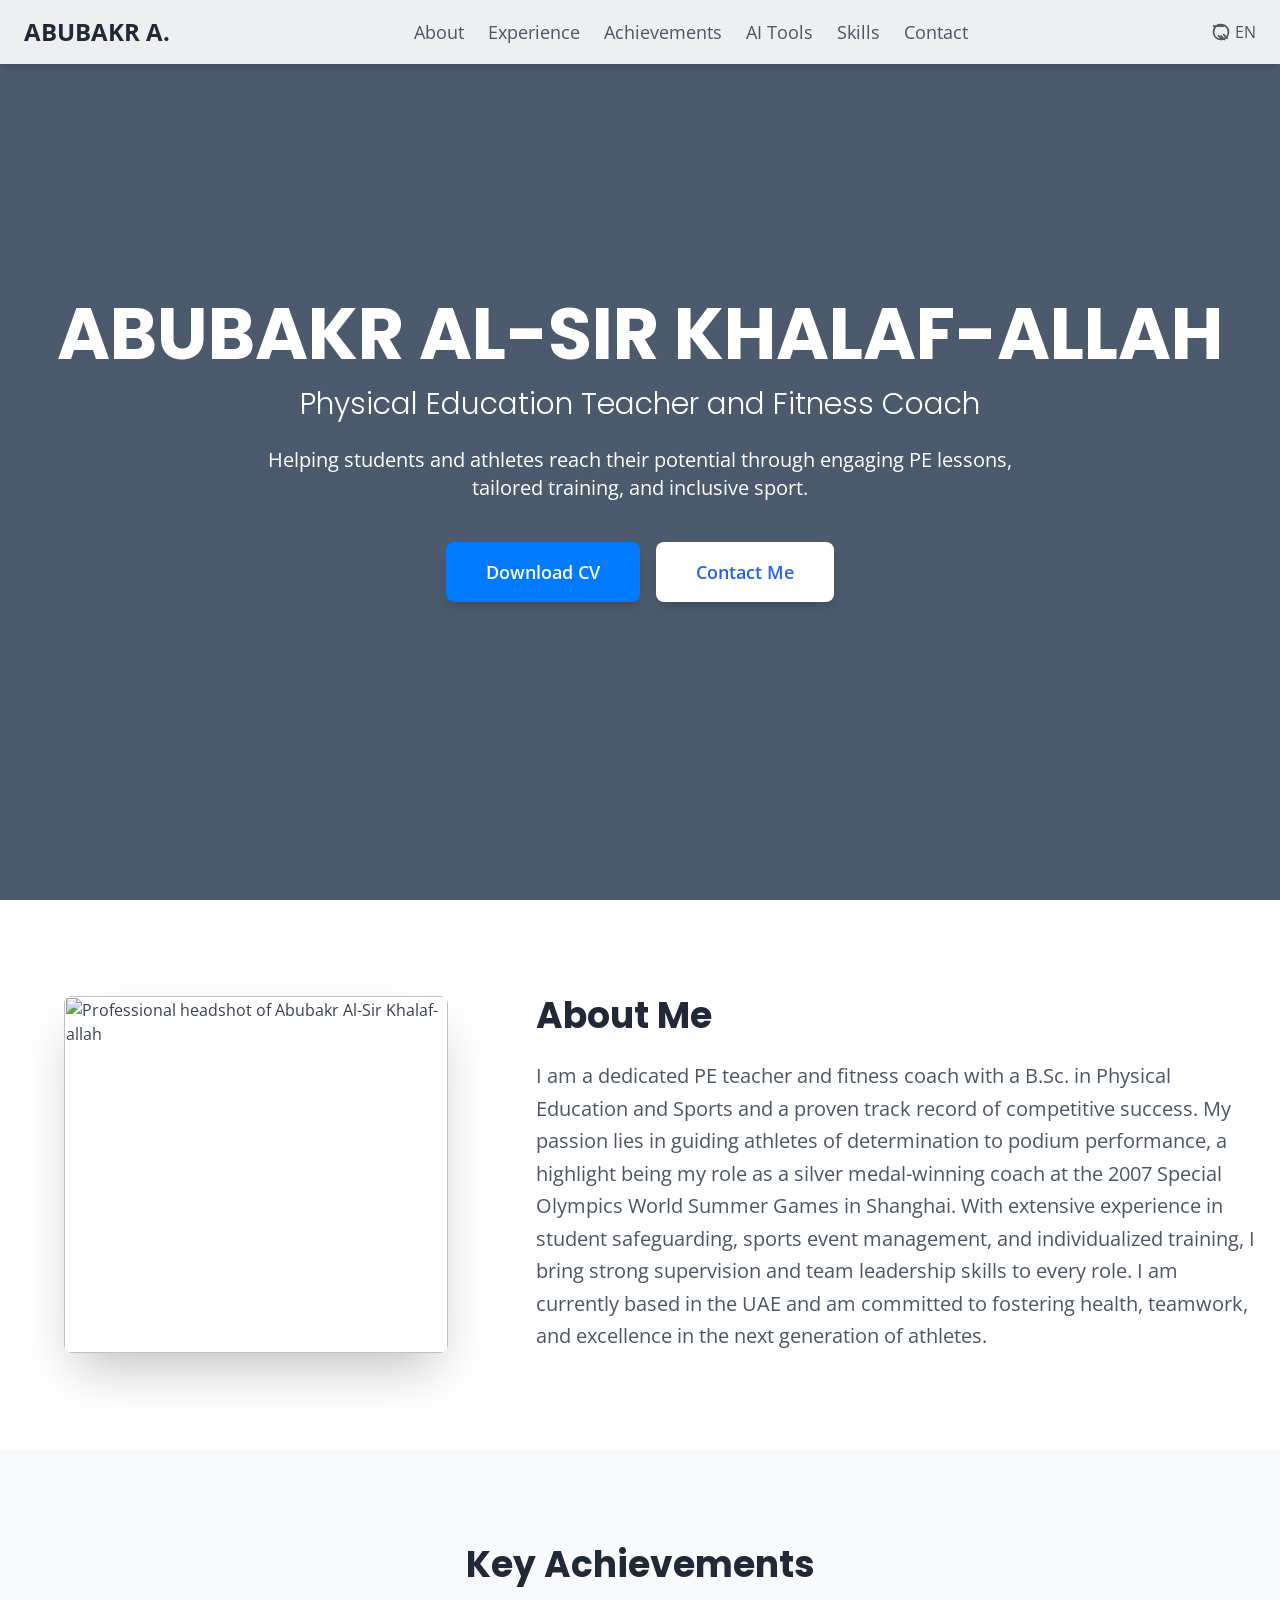
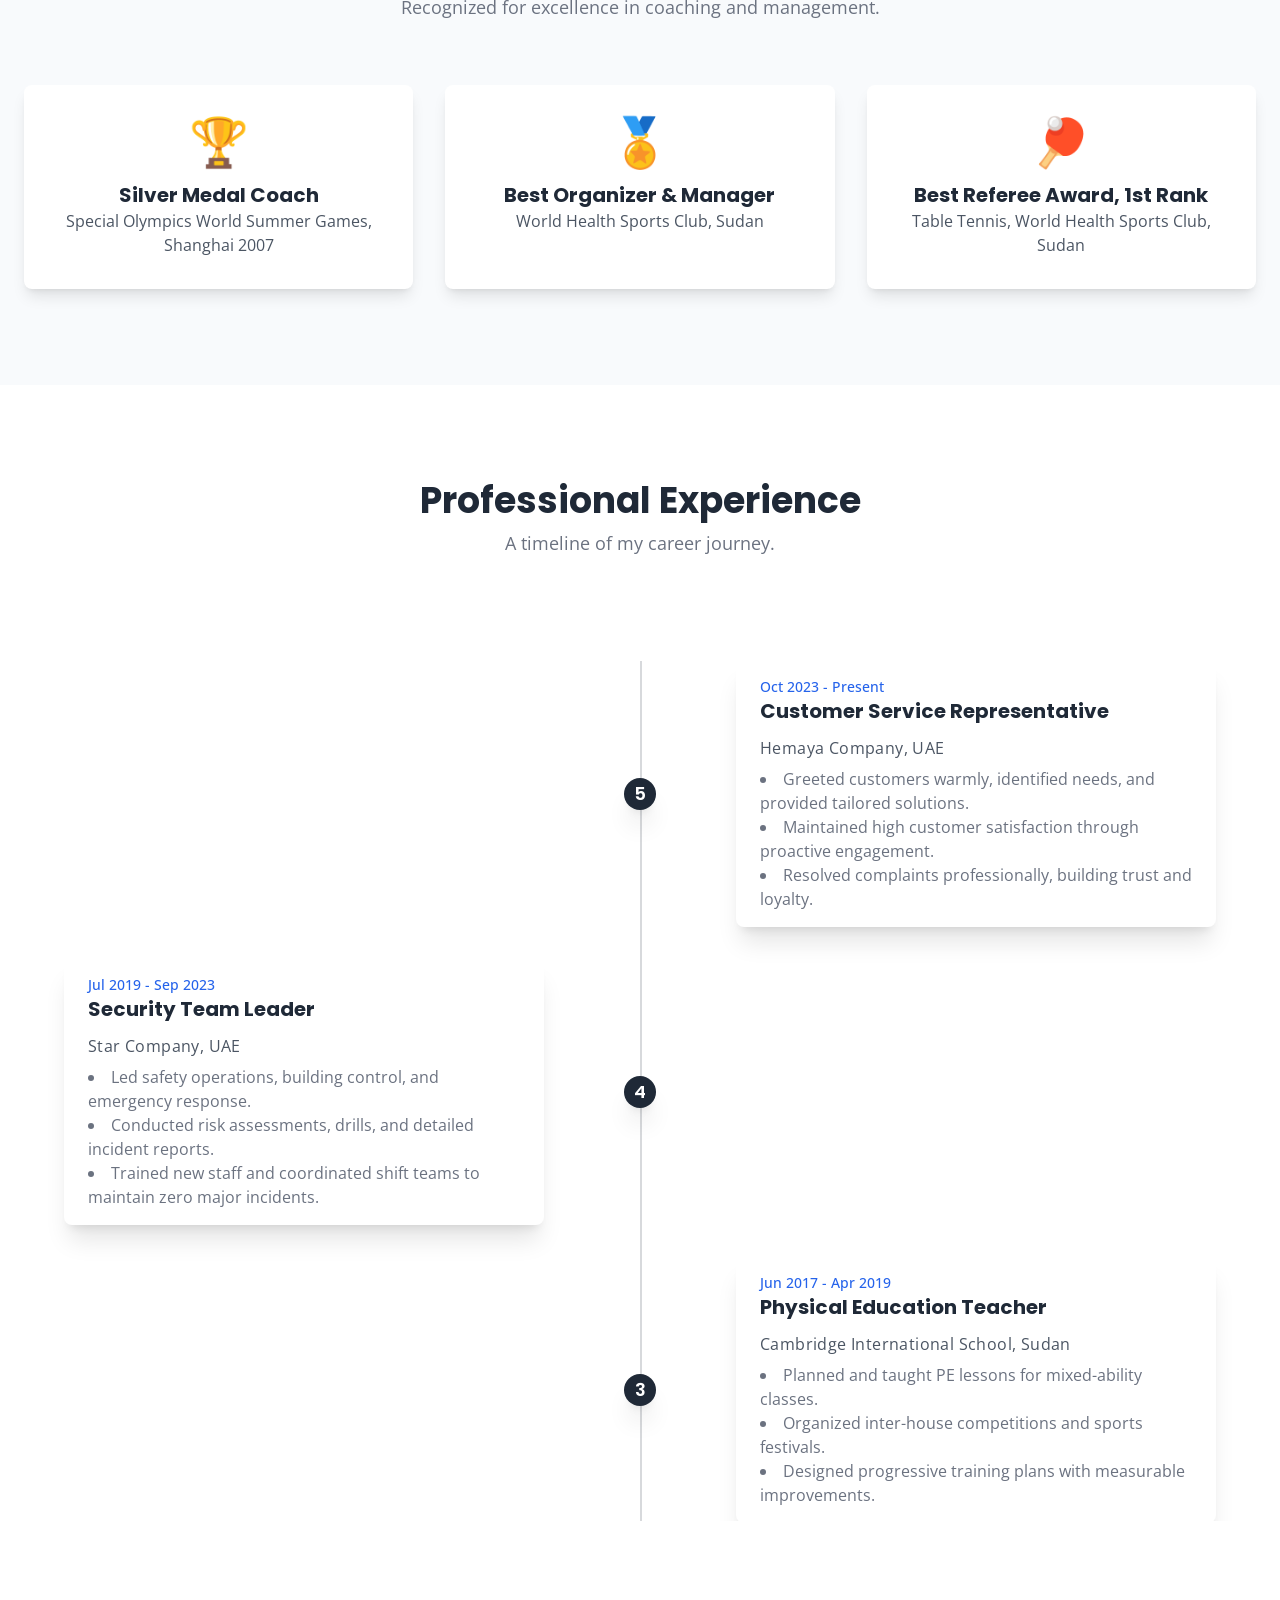
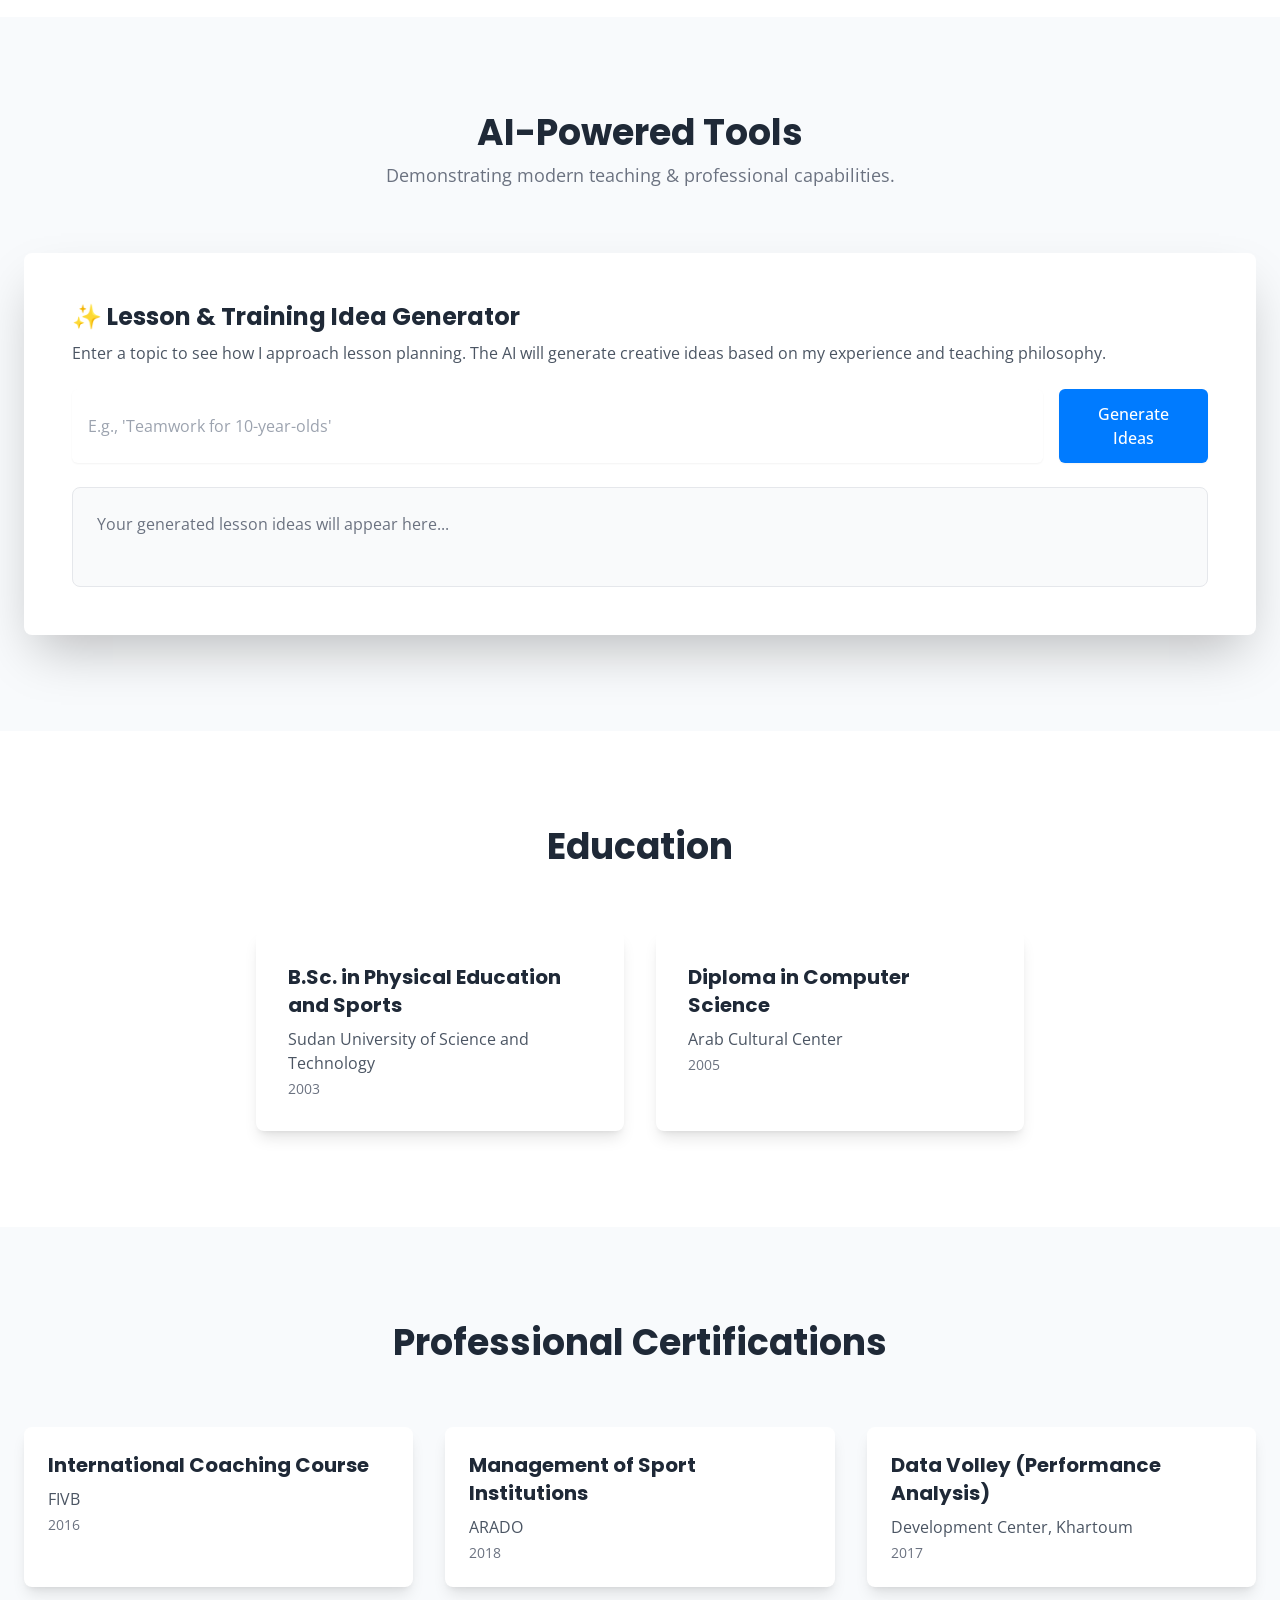
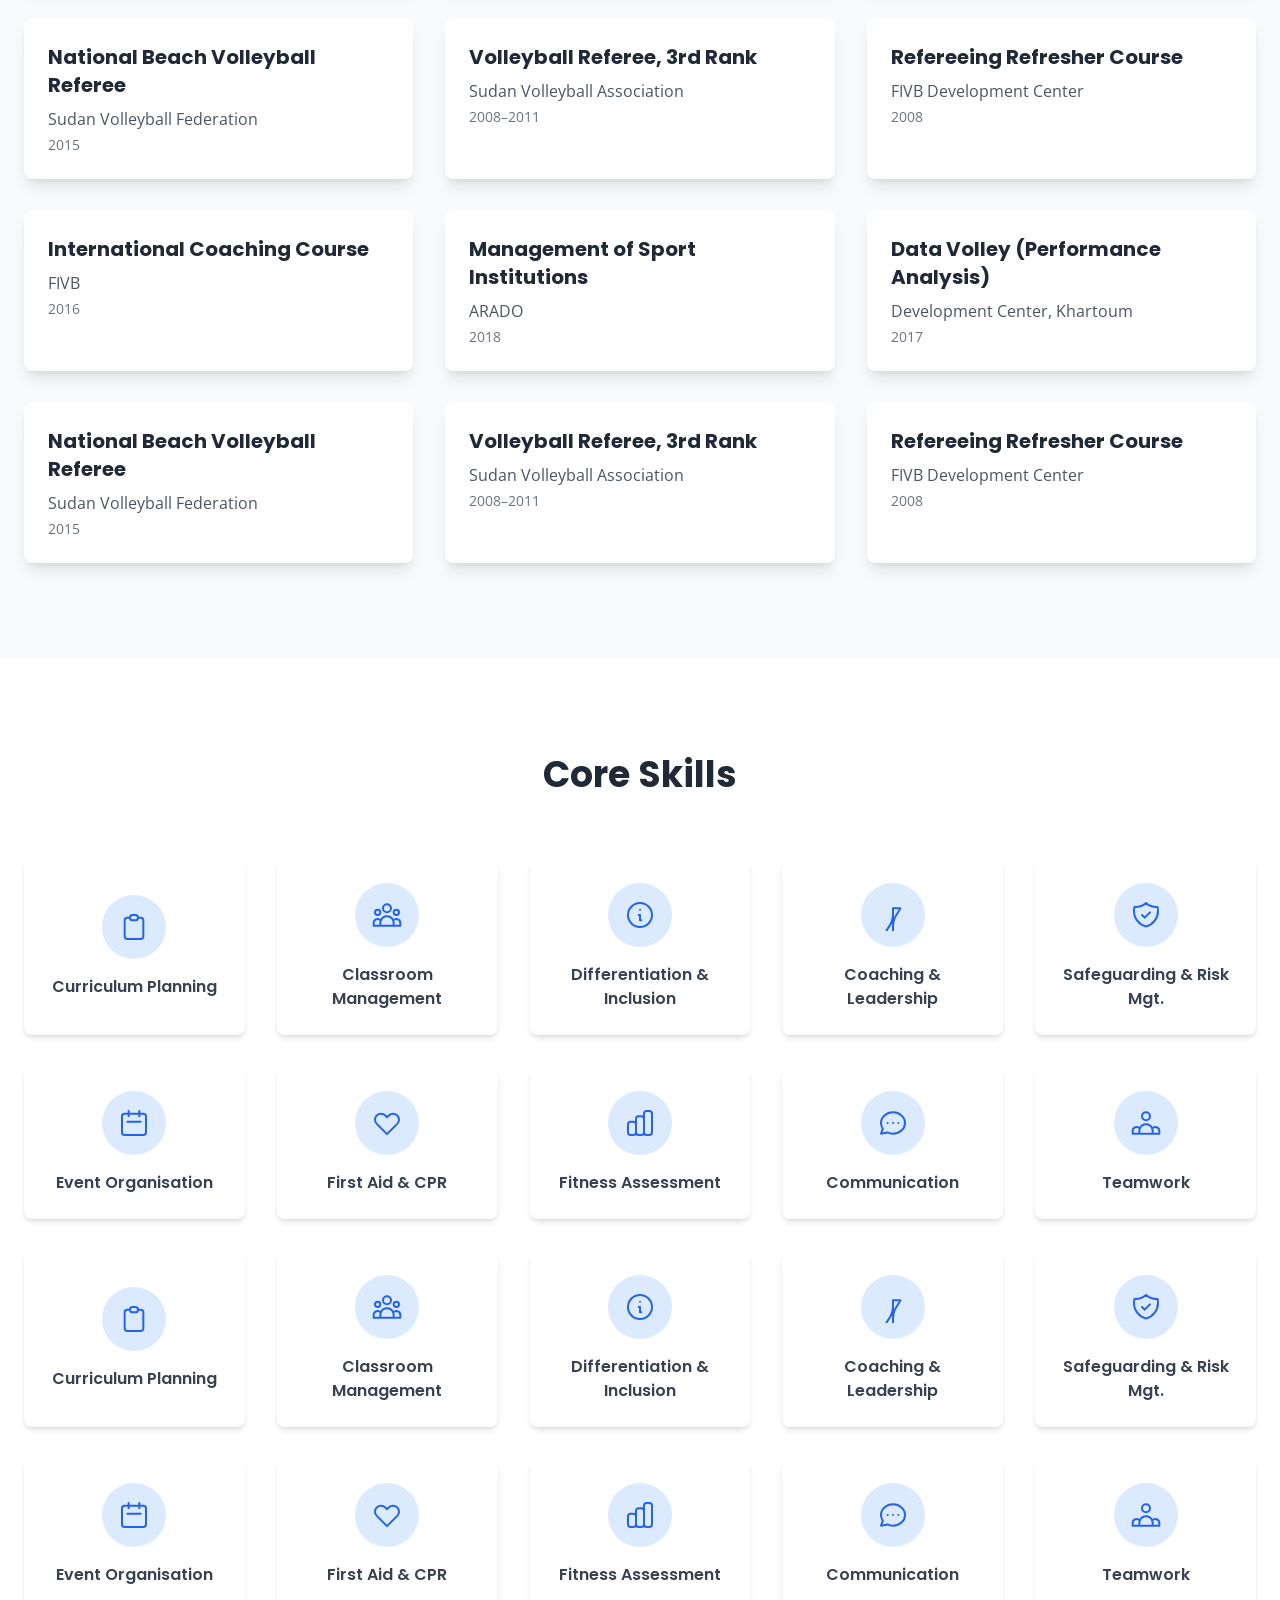
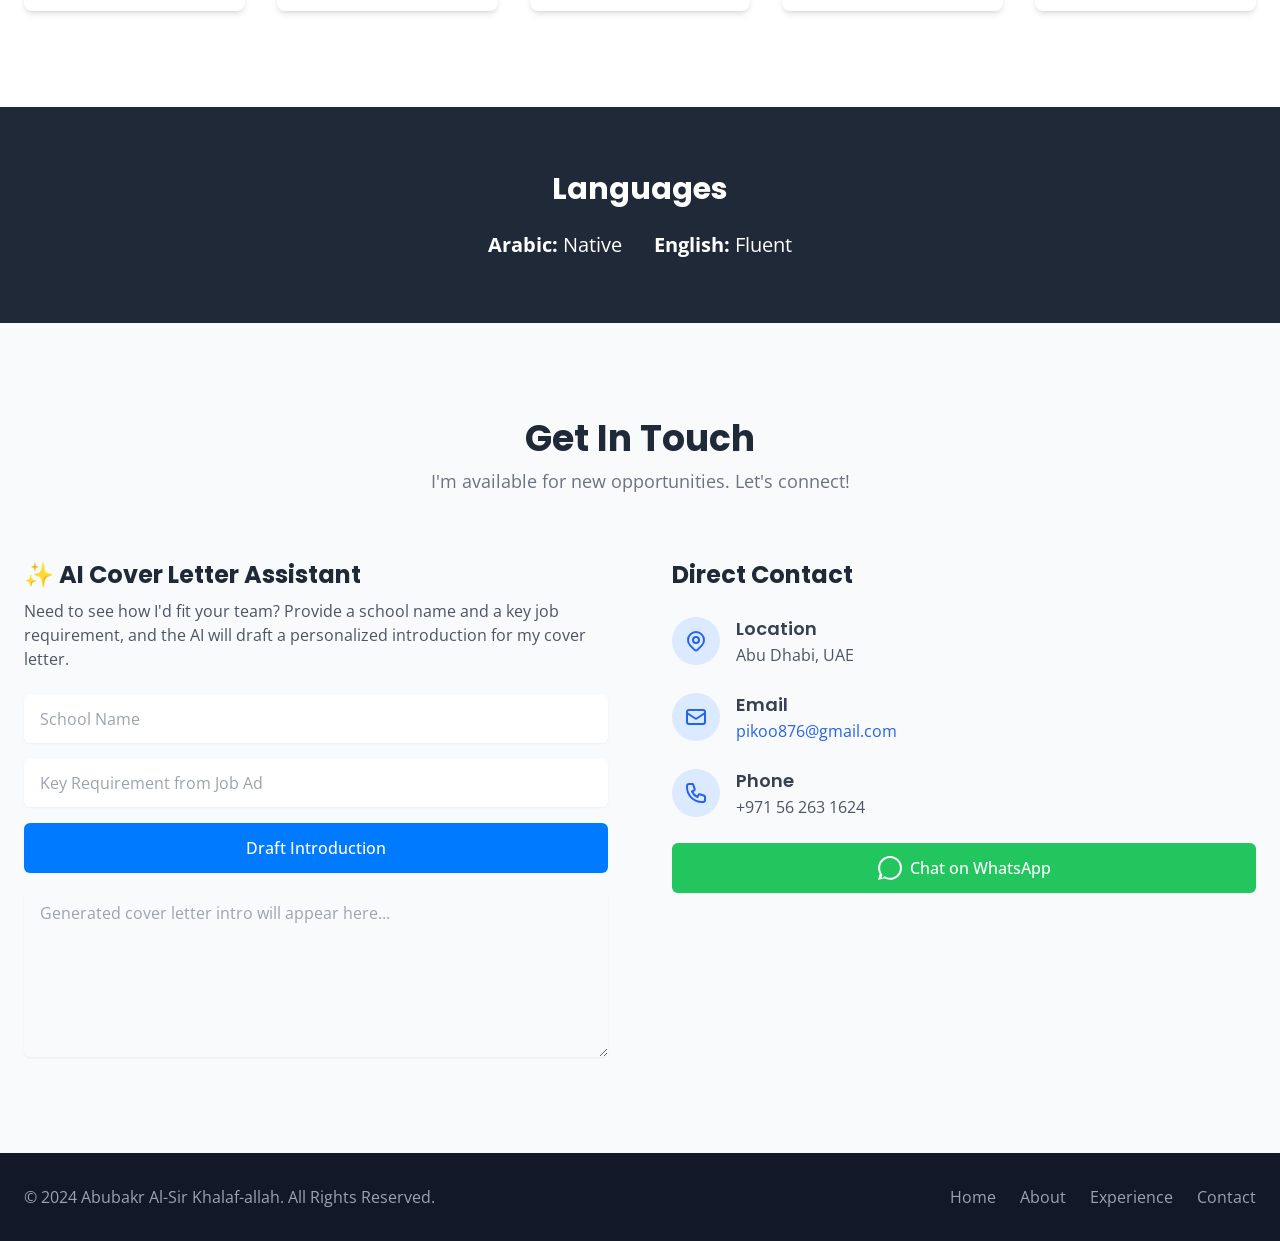
==== index.html @ 07e3efa8 "Update print statement from 'Hello' to 'Goodbye'" ====
<html lang="en" class="scroll-smooth"><head>
    <meta charset="UTF-8">
    <meta name="viewport" content="width=device-width, initial-scale=1.0">
    <title>Abubakr Al-Sir Khalaf-allah | PE Teacher &amp; Fitness Coach</title>
    <script src="https://cdn.tailwindcss.com"></script>
    <link rel="preconnect" href="https://fonts.googleapis.com">
    <link rel="preconnect" href="https://fonts.gstatic.com" crossorigin="">
    <link href="https://fonts.googleapis.com/css2?family=Poppins:wght@600;700&amp;family=Open+Sans:wght@400;600&amp;display=swap" rel="stylesheet">
    <script src="https://unpkg.com/alpinejs@3.x.x/dist/cdn.min.js"></script>
    <style>
        body {
            font-family: 'Open Sans', sans-serif;
            background-color: #f8fafc;
        }
        h1, h2, h3, h4, h5, h6 {
            font-family: 'Poppins', sans-serif;
        }
        .hero-bg {
            background-image: linear-gradient(rgba(0, 23, 47, 0.7), rgba(0, 23, 47, 0.7)), url('https://images.unsplash.com/photo-1517649763962-0c623066013b?q=80&w=2070&auto=format&fit=crop');
            background-size: cover;
            background-position: center;
            background-attachment: fixed;
        }
        .accent-color { color: #007BFF; }
        .bg-accent-color { background-color: #007BFF; }
        .hover\:bg-accent-color-dark:hover { background-color: #0056b3; }
        .rtl { direction: rtl; }
        [x-cloak] { display: none !important; }

        /* Animation for scroll */
        .reveal {
            opacity: 0;
            transform: translateY(30px);
            transition: opacity 0.6s ease-out, transform 0.6s ease-out;
        }
        .reveal.visible {
            opacity: 1;
            transform: translateY(0);
        }
        
        /* Loading Spinner */
        .loader {
            border: 4px solid #f3f3f3;
            border-top: 4px solid #007BFF;
            border-radius: 50%;
            width: 40px;
            height: 40px;
            animation: spin 1s linear infinite;
        }
        @keyframes spin {
            0% { transform: rotate(0deg); }
            100% { transform: rotate(360deg); }
        }
    </style>
<style>*, ::before, ::after{--tw-border-spacing-x:0;--tw-border-spacing-y:0;--tw-translate-x:0;--tw-translate-y:0;--tw-rotate:0;--tw-skew-x:0;--tw-skew-y:0;--tw-scale-x:1;--tw-scale-y:1;--tw-pan-x: ;--tw-pan-y: ;--tw-pinch-zoom: ;--tw-scroll-snap-strictness:proximity;--tw-gradient-from-position: ;--tw-gradient-via-position: ;--tw-gradient-to-position: ;--tw-ordinal: ;--tw-slashed-zero: ;--tw-numeric-figure: ;--tw-numeric-spacing: ;--tw-numeric-fraction: ;--tw-ring-inset: ;--tw-ring-offset-width:0px;--tw-ring-offset-color:#fff;--tw-ring-color:rgb(59 130 246 / 0.5);--tw-ring-offset-shadow:0 0 #0000;--tw-ring-shadow:0 0 #0000;--tw-shadow:0 0 #0000;--tw-shadow-colored:0 0 #0000;--tw-blur: ;--tw-brightness: ;--tw-contrast: ;--tw-grayscale: ;--tw-hue-rotate: ;--tw-invert: ;--tw-saturate: ;--tw-sepia: ;--tw-drop-shadow: ;--tw-backdrop-blur: ;--tw-backdrop-brightness: ;--tw-backdrop-contrast: ;--tw-backdrop-grayscale: ;--tw-backdrop-hue-rotate: ;--tw-backdrop-invert: ;--tw-backdrop-opacity: ;--tw-backdrop-saturate: ;--tw-backdrop-sepia: ;--tw-contain-size: ;--tw-contain-layout: ;--tw-contain-paint: ;--tw-contain-style: }::backdrop{--tw-border-spacing-x:0;--tw-border-spacing-y:0;--tw-translate-x:0;--tw-translate-y:0;--tw-rotate:0;--tw-skew-x:0;--tw-skew-y:0;--tw-scale-x:1;--tw-scale-y:1;--tw-pan-x: ;--tw-pan-y: ;--tw-pinch-zoom: ;--tw-scroll-snap-strictness:proximity;--tw-gradient-from-position: ;--tw-gradient-via-position: ;--tw-gradient-to-position: ;--tw-ordinal: ;--tw-slashed-zero: ;--tw-numeric-figure: ;--tw-numeric-spacing: ;--tw-numeric-fraction: ;--tw-ring-inset: ;--tw-ring-offset-width:0px;--tw-ring-offset-color:#fff;--tw-ring-color:rgb(59 130 246 / 0.5);--tw-ring-offset-shadow:0 0 #0000;--tw-ring-shadow:0 0 #0000;--tw-shadow:0 0 #0000;--tw-shadow-colored:0 0 #0000;--tw-blur: ;--tw-brightness: ;--tw-contrast: ;--tw-grayscale: ;--tw-hue-rotate: ;--tw-invert: ;--tw-saturate: ;--tw-sepia: ;--tw-drop-shadow: ;--tw-backdrop-blur: ;--tw-backdrop-brightness: ;--tw-backdrop-contrast: ;--tw-backdrop-grayscale: ;--tw-backdrop-hue-rotate: ;--tw-backdrop-invert: ;--tw-backdrop-opacity: ;--tw-backdrop-saturate: ;--tw-backdrop-sepia: ;--tw-contain-size: ;--tw-contain-layout: ;--tw-contain-paint: ;--tw-contain-style: }/* ! tailwindcss v3.4.17 | MIT License | https://tailwindcss.com */*,::after,::before{box-sizing:border-box;border-width:0;border-style:solid;border-color:#e5e7eb}::after,::before{--tw-content:''}:host,html{line-height:1.5;-webkit-text-size-adjust:100%;-moz-tab-size:4;tab-size:4;font-family:ui-sans-serif, system-ui, sans-serif, "Apple Color Emoji", "Segoe UI Emoji", "Segoe UI Symbol", "Noto Color Emoji";font-feature-settings:normal;font-variation-settings:normal;-webkit-tap-highlight-color:transparent}body{margin:0;line-height:inherit}hr{height:0;color:inherit;border-top-width:1px}abbr:where([title]){-webkit-text-decoration:underline dotted;text-decoration:underline dotted}h1,h2,h3,h4,h5,h6{font-size:inherit;font-weight:inherit}a{color:inherit;text-decoration:inherit}b,strong{font-weight:bolder}code,kbd,pre,samp{font-family:ui-monospace, SFMono-Regular, Menlo, Monaco, Consolas, "Liberation Mono", "Courier New", monospace;font-feature-settings:normal;font-variation-settings:normal;font-size:1em}small{font-size:80%}sub,sup{font-size:75%;line-height:0;position:relative;vertical-align:baseline}sub{bottom:-.25em}sup{top:-.5em}table{text-indent:0;border-color:inherit;border-collapse:collapse}button,input,optgroup,select,textarea{font-family:inherit;font-feature-settings:inherit;font-variation-settings:inherit;font-size:100%;font-weight:inherit;line-height:inherit;letter-spacing:inherit;color:inherit;margin:0;padding:0}button,select{text-transform:none}button,input:where([type=button]),input:where([type=reset]),input:where([type=submit]){-webkit-appearance:button;background-color:transparent;background-image:none}:-moz-focusring{outline:auto}:-moz-ui-invalid{box-shadow:none}progress{vertical-align:baseline}::-webkit-inner-spin-button,::-webkit-outer-spin-button{height:auto}[type=search]{-webkit-appearance:textfield;outline-offset:-2px}::-webkit-search-decoration{-webkit-appearance:none}::-webkit-file-upload-button{-webkit-appearance:button;font:inherit}summary{display:list-item}blockquote,dd,dl,figure,h1,h2,h3,h4,h5,h6,hr,p,pre{margin:0}fieldset{margin:0;padding:0}legend{padding:0}menu,ol,ul{list-style:none;margin:0;padding:0}dialog{padding:0}textarea{resize:vertical}input::placeholder,textarea::placeholder{opacity:1;color:#9ca3af}[role=button],button{cursor:pointer}:disabled{cursor:default}audio,canvas,embed,iframe,img,object,svg,video{display:block;vertical-align:middle}img,video{max-width:100%;height:auto}[hidden]:where(:not([hidden=until-found])){display:none}.container{width:100%}@media (min-width: 640px){.container{max-width:640px}}@media (min-width: 768px){.container{max-width:768px}}@media (min-width: 1024px){.container{max-width:1024px}}@media (min-width: 1280px){.container{max-width:1280px}}@media (min-width: 1536px){.container{max-width:1536px}}.fixed{position:fixed}.absolute{position:absolute}.relative{position:relative}.left-0{left:0px}.right-0{right:0px}.top-0{top:0px}.z-50{z-index:50}.z-20{z-index:20}.order-1{order:1}.mx-auto{margin-left:auto;margin-right:auto}.mb-10{margin-bottom:2.5rem}.mb-16{margin-bottom:4rem}.mb-2{margin-bottom:0.5rem}.mb-4{margin-bottom:1rem}.mb-6{margin-bottom:1.5rem}.mr-2{margin-right:0.5rem}.mt-1{margin-top:0.25rem}.mt-2{margin-top:0.5rem}.mt-6{margin-top:1.5rem}.mb-3{margin-bottom:0.75rem}.mb-8{margin-bottom:2rem}.block{display:block}.flex{display:flex}.inline-flex{display:inline-flex}.grid{display:grid}.hidden{display:none}.h-5{height:1.25rem}.h-6{height:1.5rem}.h-8{height:2rem}.h-full{height:100%}.min-h-\[100px\]{min-height:100px}.min-h-screen{min-height:100vh}.w-5{width:1.25rem}.w-6{width:1.5rem}.w-8{width:2rem}.w-full{width:100%}.w-5\/12{width:41.666667%}.max-w-3xl{max-width:48rem}.max-w-sm{max-width:24rem}.flex-shrink-0{flex-shrink:0}.flex-grow{flex-grow:1}.transform{transform:translate(var(--tw-translate-x), var(--tw-translate-y)) rotate(var(--tw-rotate)) skewX(var(--tw-skew-x)) skewY(var(--tw-skew-y)) scaleX(var(--tw-scale-x)) scaleY(var(--tw-scale-y))}.list-inside{list-style-position:inside}.list-disc{list-style-type:disc}.grid-cols-1{grid-template-columns:repeat(1, minmax(0, 1fr))}.grid-cols-2{grid-template-columns:repeat(2, minmax(0, 1fr))}.flex-row-reverse{flex-direction:row-reverse}.flex-col{flex-direction:column}.items-center{align-items:center}.justify-center{justify-content:center}.justify-between{justify-content:space-between}.gap-12{gap:3rem}.gap-16{gap:4rem}.gap-4{gap:1rem}.gap-8{gap:2rem}.space-x-1 > :not([hidden]) ~ :not([hidden]){--tw-space-x-reverse:0;margin-right:calc(0.25rem * var(--tw-space-x-reverse));margin-left:calc(0.25rem * calc(1 - var(--tw-space-x-reverse)))}.space-x-4 > :not([hidden]) ~ :not([hidden]){--tw-space-x-reverse:0;margin-right:calc(1rem * var(--tw-space-x-reverse));margin-left:calc(1rem * calc(1 - var(--tw-space-x-reverse)))}.space-x-6 > :not([hidden]) ~ :not([hidden]){--tw-space-x-reverse:0;margin-right:calc(1.5rem * var(--tw-space-x-reverse));margin-left:calc(1.5rem * calc(1 - var(--tw-space-x-reverse)))}.space-x-8 > :not([hidden]) ~ :not([hidden]){--tw-space-x-reverse:0;margin-right:calc(2rem * var(--tw-space-x-reverse));margin-left:calc(2rem * calc(1 - var(--tw-space-x-reverse)))}.space-y-2 > :not([hidden]) ~ :not([hidden]){--tw-space-y-reverse:0;margin-top:calc(0.5rem * calc(1 - var(--tw-space-y-reverse)));margin-bottom:calc(0.5rem * var(--tw-space-y-reverse))}.space-y-4 > :not([hidden]) ~ :not([hidden]){--tw-space-y-reverse:0;margin-top:calc(1rem * calc(1 - var(--tw-space-y-reverse)));margin-bottom:calc(1rem * var(--tw-space-y-reverse))}.space-y-6 > :not([hidden]) ~ :not([hidden]){--tw-space-y-reverse:0;margin-top:calc(1.5rem * calc(1 - var(--tw-space-y-reverse)));margin-bottom:calc(1.5rem * var(--tw-space-y-reverse))}.overflow-hidden{overflow:hidden}.scroll-smooth{scroll-behavior:smooth}.rounded-full{border-radius:9999px}.rounded-lg{border-radius:0.5rem}.rounded-md{border-radius:0.375rem}.border{border-width:1px}.border-t{border-top-width:1px}.border-gray-200{--tw-border-opacity:1;border-color:rgb(229 231 235 / var(--tw-border-opacity, 1))}.border-gray-300{--tw-border-opacity:1;border-color:rgb(209 213 219 / var(--tw-border-opacity, 1))}.border-gray-700{--tw-border-opacity:1;border-color:rgb(55 65 81 / var(--tw-border-opacity, 1))}.border-transparent{border-color:transparent}.border-opacity-20{--tw-border-opacity:0.2}.bg-blue-100{--tw-bg-opacity:1;background-color:rgb(219 234 254 / var(--tw-bg-opacity, 1))}.bg-gray-50{--tw-bg-opacity:1;background-color:rgb(249 250 251 / var(--tw-bg-opacity, 1))}.bg-gray-800{--tw-bg-opacity:1;background-color:rgb(31 41 55 / var(--tw-bg-opacity, 1))}.bg-gray-900{--tw-bg-opacity:1;background-color:rgb(17 24 39 / var(--tw-bg-opacity, 1))}.bg-green-500{--tw-bg-opacity:1;background-color:rgb(34 197 94 / var(--tw-bg-opacity, 1))}.bg-white{--tw-bg-opacity:1;background-color:rgb(255 255 255 / var(--tw-bg-opacity, 1))}.bg-white\/90{background-color:rgb(255 255 255 / 0.9)}.p-10{padding:2.5rem}.p-3{padding:0.75rem}.p-4{padding:1rem}.p-6{padding:1.5rem}.p-8{padding:2rem}.px-10{padding-left:2.5rem;padding-right:2.5rem}.px-4{padding-left:1rem;padding-right:1rem}.px-6{padding-left:1.5rem;padding-right:1.5rem}.py-16{padding-top:4rem;padding-bottom:4rem}.py-2{padding-top:0.5rem;padding-bottom:0.5rem}.py-24{padding-top:6rem;padding-bottom:6rem}.py-3{padding-top:0.75rem;padding-bottom:0.75rem}.py-4{padding-top:1rem;padding-bottom:1rem}.py-8{padding-top:2rem;padding-bottom:2rem}.text-center{text-align:center}.text-2xl{font-size:1.5rem;line-height:2rem}.text-3xl{font-size:1.875rem;line-height:2.25rem}.text-4xl{font-size:2.25rem;line-height:2.5rem}.text-5xl{font-size:3rem;line-height:1}.text-base{font-size:1rem;line-height:1.5rem}.text-lg{font-size:1.125rem;line-height:1.75rem}.text-sm{font-size:0.875rem;line-height:1.25rem}.text-xl{font-size:1.25rem;line-height:1.75rem}.font-bold{font-weight:700}.font-light{font-weight:300}.font-medium{font-weight:500}.font-semibold{font-weight:600}.leading-relaxed{line-height:1.625}.leading-tight{line-height:1.25}.leading-snug{line-height:1.375}.tracking-wide{letter-spacing:0.025em}.text-blue-500{--tw-text-opacity:1;color:rgb(59 130 246 / var(--tw-text-opacity, 1))}.text-blue-600{--tw-text-opacity:1;color:rgb(37 99 235 / var(--tw-text-opacity, 1))}.text-gray-400{--tw-text-opacity:1;color:rgb(156 163 175 / var(--tw-text-opacity, 1))}.text-gray-500{--tw-text-opacity:1;color:rgb(107 114 128 / var(--tw-text-opacity, 1))}.text-gray-600{--tw-text-opacity:1;color:rgb(75 85 99 / var(--tw-text-opacity, 1))}.text-gray-700{--tw-text-opacity:1;color:rgb(55 65 81 / var(--tw-text-opacity, 1))}.text-gray-800{--tw-text-opacity:1;color:rgb(31 41 55 / var(--tw-text-opacity, 1))}.text-green-500{--tw-text-opacity:1;color:rgb(34 197 94 / var(--tw-text-opacity, 1))}.text-white{--tw-text-opacity:1;color:rgb(255 255 255 / var(--tw-text-opacity, 1))}.text-yellow-400{--tw-text-opacity:1;color:rgb(250 204 21 / var(--tw-text-opacity, 1))}.text-opacity-100{--tw-text-opacity:1}.shadow-2xl{--tw-shadow:0 25px 50px -12px rgb(0 0 0 / 0.25);--tw-shadow-colored:0 25px 50px -12px var(--tw-shadow-color);box-shadow:var(--tw-ring-offset-shadow, 0 0 #0000), var(--tw-ring-shadow, 0 0 #0000), var(--tw-shadow)}.shadow-lg{--tw-shadow:0 10px 15px -3px rgb(0 0 0 / 0.1), 0 4px 6px -4px rgb(0 0 0 / 0.1);--tw-shadow-colored:0 10px 15px -3px var(--tw-shadow-color), 0 4px 6px -4px var(--tw-shadow-color);box-shadow:var(--tw-ring-offset-shadow, 0 0 #0000), var(--tw-ring-shadow, 0 0 #0000), var(--tw-shadow)}.shadow-md{--tw-shadow:0 4px 6px -1px rgb(0 0 0 / 0.1), 0 2px 4px -2px rgb(0 0 0 / 0.1);--tw-shadow-colored:0 4px 6px -1px var(--tw-shadow-color), 0 2px 4px -2px var(--tw-shadow-color);box-shadow:var(--tw-ring-offset-shadow, 0 0 #0000), var(--tw-ring-shadow, 0 0 #0000), var(--tw-shadow)}.shadow-sm{--tw-shadow:0 1px 2px 0 rgb(0 0 0 / 0.05);--tw-shadow-colored:0 1px 2px 0 var(--tw-shadow-color);box-shadow:var(--tw-ring-offset-shadow, 0 0 #0000), var(--tw-ring-shadow, 0 0 #0000), var(--tw-shadow)}.shadow-xl{--tw-shadow:0 20px 25px -5px rgb(0 0 0 / 0.1), 0 8px 10px -6px rgb(0 0 0 / 0.1);--tw-shadow-colored:0 20px 25px -5px var(--tw-shadow-color), 0 8px 10px -6px var(--tw-shadow-color);box-shadow:var(--tw-ring-offset-shadow, 0 0 #0000), var(--tw-ring-shadow, 0 0 #0000), var(--tw-shadow)}.backdrop-blur-lg{--tw-backdrop-blur:blur(16px);-webkit-backdrop-filter:var(--tw-backdrop-blur) var(--tw-backdrop-brightness) var(--tw-backdrop-contrast) var(--tw-backdrop-grayscale) var(--tw-backdrop-hue-rotate) var(--tw-backdrop-invert) var(--tw-backdrop-opacity) var(--tw-backdrop-saturate) var(--tw-backdrop-sepia);backdrop-filter:var(--tw-backdrop-blur) var(--tw-backdrop-brightness) var(--tw-backdrop-contrast) var(--tw-backdrop-grayscale) var(--tw-backdrop-hue-rotate) var(--tw-backdrop-invert) var(--tw-backdrop-opacity) var(--tw-backdrop-saturate) var(--tw-backdrop-sepia)}.transition{transition-property:color, background-color, border-color, fill, stroke, opacity, box-shadow, transform, filter, -webkit-text-decoration-color, -webkit-backdrop-filter;transition-property:color, background-color, border-color, text-decoration-color, fill, stroke, opacity, box-shadow, transform, filter, backdrop-filter;transition-property:color, background-color, border-color, text-decoration-color, fill, stroke, opacity, box-shadow, transform, filter, backdrop-filter, -webkit-text-decoration-color, -webkit-backdrop-filter;transition-timing-function:cubic-bezier(0.4, 0, 0.2, 1);transition-duration:150ms}.transition-all{transition-property:all;transition-timing-function:cubic-bezier(0.4, 0, 0.2, 1);transition-duration:150ms}.transition-colors{transition-property:color, background-color, border-color, fill, stroke, -webkit-text-decoration-color;transition-property:color, background-color, border-color, text-decoration-color, fill, stroke;transition-property:color, background-color, border-color, text-decoration-color, fill, stroke, -webkit-text-decoration-color;transition-timing-function:cubic-bezier(0.4, 0, 0.2, 1);transition-duration:150ms}.transition-transform{transition-property:transform;transition-timing-function:cubic-bezier(0.4, 0, 0.2, 1);transition-duration:150ms}.duration-300{transition-duration:300ms}.hover\:-translate-y-2:hover{--tw-translate-y:-0.5rem;transform:translate(var(--tw-translate-x), var(--tw-translate-y)) rotate(var(--tw-rotate)) skewX(var(--tw-skew-x)) skewY(var(--tw-skew-y)) scaleX(var(--tw-scale-x)) scaleY(var(--tw-scale-y))}.hover\:scale-105:hover{--tw-scale-x:1.05;--tw-scale-y:1.05;transform:translate(var(--tw-translate-x), var(--tw-translate-y)) rotate(var(--tw-rotate)) skewX(var(--tw-skew-x)) skewY(var(--tw-skew-y)) scaleX(var(--tw-scale-x)) scaleY(var(--tw-scale-y))}.hover\:bg-blue-50:hover{--tw-bg-opacity:1;background-color:rgb(239 246 255 / var(--tw-bg-opacity, 1))}.hover\:bg-gray-100:hover{--tw-bg-opacity:1;background-color:rgb(243 244 246 / var(--tw-bg-opacity, 1))}.hover\:bg-green-600:hover{--tw-bg-opacity:1;background-color:rgb(22 163 74 / var(--tw-bg-opacity, 1))}.hover\:text-blue-600:hover{--tw-text-opacity:1;color:rgb(37 99 235 / var(--tw-text-opacity, 1))}.hover\:text-white:hover{--tw-text-opacity:1;color:rgb(255 255 255 / var(--tw-text-opacity, 1))}.hover\:underline:hover{-webkit-text-decoration-line:underline;text-decoration-line:underline}.focus\:border-blue-500:focus{--tw-border-opacity:1;border-color:rgb(59 130 246 / var(--tw-border-opacity, 1))}.focus\:outline-none:focus{outline:2px solid transparent;outline-offset:2px}.focus\:ring-2:focus{--tw-ring-offset-shadow:var(--tw-ring-inset) 0 0 0 var(--tw-ring-offset-width) var(--tw-ring-offset-color);--tw-ring-shadow:var(--tw-ring-inset) 0 0 0 calc(2px + var(--tw-ring-offset-width)) var(--tw-ring-color);box-shadow:var(--tw-ring-offset-shadow), var(--tw-ring-shadow), var(--tw-shadow, 0 0 #0000)}.focus\:ring-blue-500:focus{--tw-ring-opacity:1;--tw-ring-color:rgb(59 130 246 / var(--tw-ring-opacity, 1))}.focus\:ring-green-500:focus{--tw-ring-opacity:1;--tw-ring-color:rgb(34 197 94 / var(--tw-ring-opacity, 1))}.focus\:ring-offset-2:focus{--tw-ring-offset-width:2px}@media (min-width: 640px){.sm\:w-auto{width:auto}.sm\:grid-cols-2{grid-template-columns:repeat(2, minmax(0, 1fr))}.sm\:grid-cols-3{grid-template-columns:repeat(3, minmax(0, 1fr))}.sm\:flex-row{flex-direction:row}.sm\:space-x-4 > :not([hidden]) ~ :not([hidden]){--tw-space-x-reverse:0;margin-right:calc(1rem * var(--tw-space-x-reverse));margin-left:calc(1rem * calc(1 - var(--tw-space-x-reverse)))}.sm\:space-y-0 > :not([hidden]) ~ :not([hidden]){--tw-space-y-reverse:0;margin-top:calc(0px * calc(1 - var(--tw-space-y-reverse)));margin-bottom:calc(0px * var(--tw-space-y-reverse))}.sm\:text-5xl{font-size:3rem;line-height:1}}@media (min-width: 768px){.md\:mb-0{margin-bottom:0px}.md\:grid-cols-2{grid-template-columns:repeat(2, minmax(0, 1fr))}.md\:grid-cols-3{grid-template-columns:repeat(3, minmax(0, 1fr))}.md\:grid-cols-4{grid-template-columns:repeat(4, minmax(0, 1fr))}.md\:flex-row{flex-direction:row}.md\:p-12{padding:3rem}.md\:text-3xl{font-size:1.875rem;line-height:2.25rem}.md\:text-6xl{font-size:3.75rem;line-height:1}.md\:text-xl{font-size:1.25rem;line-height:1.75rem}}@media (min-width: 1024px){.lg\:col-span-2{grid-column:span 2 / span 2}.lg\:col-span-3{grid-column:span 3 / span 3}.lg\:flex{display:flex}.lg\:hidden{display:none}.lg\:grid-cols-2{grid-template-columns:repeat(2, minmax(0, 1fr))}.lg\:grid-cols-3{grid-template-columns:repeat(3, minmax(0, 1fr))}.lg\:grid-cols-5{grid-template-columns:repeat(5, minmax(0, 1fr))}.lg\:text-7xl{font-size:4.5rem;line-height:1}}</style></head>
<body class="text-gray-700" x-data="{ language: 'en', isMobileMenuOpen: false }">

    <!-- Header & Navigation -->
    <header @scroll.window="isMobileMenuOpen = false" class="bg-white/90 backdrop-blur-lg shadow-md fixed top-0 left-0 right-0 z-50 transition-all duration-300">
        <div class="container mx-auto px-6 py-4 flex justify-between items-center">
            <a href="#home" class="text-2xl font-bold text-gray-800">ABUBAKR A.</a>
            <nav class="hidden lg:flex items-center space-x-6 text-lg">
                <a href="#about" class="text-gray-600 hover:text-blue-600 transition duration-300">About</a>
                <a href="#experience" class="text-gray-600 hover:text-blue-600 transition duration-300">Experience</a>
                <a href="#achievements" class="text-gray-600 hover:text-blue-600 transition duration-300">Achievements</a>
                <a href="#ai-tools" class="text-gray-600 hover:text-blue-600 transition duration-300">AI Tools</a>
                <a href="#skills" class="text-gray-600 hover:text-blue-600 transition duration-300">Skills</a>
                <a href="#contact" class="text-gray-600 hover:text-blue-600 transition duration-300">Contact</a>
            </nav>
            <div class="flex items-center space-x-4">
                <div class="relative">
                    <button @click="language = language === 'en' ? 'ar' : 'en'" class="flex items-center space-x-1 text-gray-600 hover:text-blue-600">
                        <svg class="w-5 h-5" fill="none" stroke="currentColor" viewBox="0 0 24 24" xmlns="http://www.w3.org/2000/svg"><path stroke-linecap="round" stroke-linejoin="round" stroke-width="2" d="M3 5h12M9 3v2m4.25 16l-4.25-4.25M19.5 19.5l-4.25-4.25M12 3v2m4.25 16l-4.25-4.25M19.5 19.5l-4.25-4.25M12 3v2"></path><path stroke-linecap="round" stroke-linejoin="round" stroke-width="2" d="M21 12a9 9 0 11-18 0 9 9 0 0118 0z"></path></svg>
                        <span x-text="language === 'en' ? 'EN' : 'AR'">EN</span>
                    </button>
                </div>
                <button @click="isMobileMenuOpen = !isMobileMenuOpen" class="lg:hidden text-gray-700 focus:outline-none">
                    <svg class="w-8 h-8" fill="none" stroke="currentColor" viewBox="0 0 24 24" xmlns="http://www.w3.org/2000/svg"><path stroke-linecap="round" stroke-linejoin="round" stroke-width="2" d="M4 6h16M4 12h16m-7 6h7"></path></svg>
                </button>
            </div>
        </div>
        <!-- Mobile Menu -->
        <div x-show="isMobileMenuOpen" x-transition="" class="lg:hidden bg-white border-t" style="display: none;">
            <nav class="flex flex-col p-4 space-y-2">
                <a href="#about" @click="isMobileMenuOpen = false" class="px-4 py-2 rounded-md text-gray-700 hover:bg-blue-50 hover:text-blue-600">About</a>
                <a href="#experience" @click="isMobileMenuOpen = false" class="px-4 py-2 rounded-md text-gray-700 hover:bg-blue-50 hover:text-blue-600">Experience</a>
                <a href="#achievements" @click="isMobileMenuOpen = false" class="px-4 py-2 rounded-md text-gray-700 hover:bg-blue-50 hover:text-blue-600">Achievements</a>
                <a href="#ai-tools" @click="isMobileMenuOpen = false" class="px-4 py-2 rounded-md text-gray-700 hover:bg-blue-50 hover:text-blue-600">AI Tools</a>
                <a href="#skills" @click="isMobileMenuOpen = false" class="px-4 py-2 rounded-md text-gray-700 hover:bg-blue-50 hover:text-blue-600">Skills</a>
                <a href="#contact" @click="isMobileMenuOpen = false" class="px-4 py-2 rounded-md text-gray-700 hover:bg-blue-50 hover:text-blue-600">Contact</a>
            </nav>
        </div>
    </header>

    <main>
        <!-- Hero Section -->
        <section id="home" class="hero-bg text-white min-h-screen flex items-center justify-center">
            <div class="container mx-auto px-6 text-center">
                <h1 class="text-4xl sm:text-5xl md:text-6xl lg:text-7xl font-bold leading-tight mb-4">ABUBAKR AL-SIR KHALAF-ALLAH</h1>
                <h2 class="text-2xl md:text-3xl font-light mb-6">Physical Education Teacher and Fitness Coach</h2>
                <p class="text-lg md:text-xl max-w-3xl mx-auto mb-10">Helping students and athletes reach their potential through engaging PE lessons, tailored training, and inclusive sport.</p>
                <div class="flex flex-col sm:flex-row justify-center items-center space-y-4 sm:space-y-0 sm:space-x-4">
                    <a href="https://www2.online-converting.com/upload/api_641d698d44/result.jpg" target="_blank" rel="noopener noreferrer" class="bg-accent-color text-white px-10 py-4 rounded-lg text-lg font-semibold hover:bg-accent-color-dark transition-transform transform hover:scale-105 duration-300 shadow-lg">Download CV</a>
                    <a href="#contact" class="bg-white text-blue-600 px-10 py-4 rounded-lg text-lg font-semibold hover:bg-gray-100 transition-transform transform hover:scale-105 duration-300 shadow-lg">Contact Me</a>
                </div>
            </div>
        </section>

        <!-- About Section -->
        <section id="about" class="py-24 bg-white">
            <div class="container mx-auto px-6">
                <div class="grid lg:grid-cols-5 gap-12 items-center">
                    <div class="lg:col-span-2 reveal">
                        <img src="https://www2.online-converting.com/upload/api_641d698d44/result.jpg" alt="Professional headshot of Abubakr Al-Sir Khalaf-allah" class="rounded-lg shadow-2xl w-full max-w-sm mx-auto">
                    </div>
                    <div class="lg:col-span-3 reveal">
                        <h2 class="text-4xl font-bold text-gray-800 mb-6">About Me</h2>
                        <p class="text-xl text-gray-600 leading-relaxed">
                            I am a dedicated PE teacher and fitness coach with a B.Sc. in Physical Education and Sports and a proven track record of competitive success. My passion lies in guiding athletes of determination to podium performance, a highlight being my role as a silver medal-winning coach at the 2007 Special Olympics World Summer Games in Shanghai. With extensive experience in student safeguarding, sports event management, and individualized training, I bring strong supervision and team leadership skills to every role. I am currently based in the UAE and am committed to fostering health, teamwork, and excellence in the next generation of athletes.
                        </p>
                    </div>
                </div>
            </div>
        </section>

        <!-- Key Achievement Highlight Section -->
        <section id="achievements" class="py-24">
            <div class="container mx-auto px-6">
                <div class="text-center mb-16 reveal">
                    <h2 class="text-4xl font-bold text-gray-800">Key Achievements</h2>
                    <p class="text-lg text-gray-500 mt-2">Recognized for excellence in coaching and management.</p>
                </div>
                <div class="grid grid-cols-1 md:grid-cols-3 gap-8">
                    <div class="bg-white p-8 rounded-lg shadow-lg text-center reveal transform hover:-translate-y-2 transition-transform duration-300">
                        <div class="text-5xl mb-4 text-yellow-400">🏆</div>
                        <h3 class="text-xl font-bold text-gray-800">Silver Medal Coach</h3>
                        <p class="text-gray-600">Special Olympics World Summer Games, Shanghai 2007</p>
                    </div>
                    <div class="bg-white p-8 rounded-lg shadow-lg text-center reveal transform hover:-translate-y-2 transition-transform duration-300" style="transition-delay: 150ms;">
                        <div class="text-5xl mb-4 text-blue-500">🏅</div>
                        <h3 class="text-xl font-bold text-gray-800">Best Organizer &amp; Manager</h3>
                        <p class="text-gray-600">World Health Sports Club, Sudan</p>
                    </div>
                    <div class="bg-white p-8 rounded-lg shadow-lg text-center reveal transform hover:-translate-y-2 transition-transform duration-300" style="transition-delay: 300ms;">
                        <div class="text-5xl mb-4 text-green-500">🏓</div>
                        <h3 class="text-xl font-bold text-gray-800">Best Referee Award, 1st Rank</h3>
                        <p class="text-gray-600">Table Tennis, World Health Sports Club, Sudan</p>
                    </div>
                </div>
            </div>
        </section>

        <!-- Experience Section -->
        <section id="experience" class="py-24 bg-white">
            <div class="container mx-auto px-6">
                <div class="text-center mb-16 reveal">
                    <h2 class="text-4xl font-bold text-gray-800">Professional Experience</h2>
                    <p class="text-lg text-gray-500 mt-2">A timeline of my career journey.</p>
                </div>
                <div class="relative wrap overflow-hidden p-10 h-full">
                    <div class="border-2-2 absolute border-opacity-20 border-gray-700 h-full border" style="left: 50%"></div>
                    <!-- Experience Items will be populated here by JS -->
                <div class="mb-8 flex justify-between items-center w-full right-timeline"><div class="order-1 w-5/12"></div><div class="z-20 flex items-center order-1 bg-gray-800 shadow-xl w-8 h-8 rounded-full"><h1 class="mx-auto font-semibold text-lg text-white">5</h1></div><div class="order-1 bg-white rounded-lg shadow-xl w-5/12 px-6 py-4 reveal"><p class="text-sm font-medium text-blue-600">Oct 2023 - Present</p><h3 class="mb-3 font-bold text-gray-800 text-xl">Customer Service Representative</h3><p class="text-md leading-snug tracking-wide text-gray-600 text-opacity-100">Hemaya Company, UAE</p><ul class="list-disc list-inside mt-2 text-gray-500"><li>Greeted customers warmly, identified needs, and provided tailored solutions.</li><li>Maintained high customer satisfaction through proactive engagement.</li><li>Resolved complaints professionally, building trust and loyalty.</li></ul></div></div><div class="mb-8 flex justify-between flex-row-reverse items-center w-full left-timeline"><div class="order-1 w-5/12"></div><div class="z-20 flex items-center order-1 bg-gray-800 shadow-xl w-8 h-8 rounded-full"><h1 class="mx-auto font-semibold text-lg text-white">4</h1></div><div class="order-1 bg-white rounded-lg shadow-xl w-5/12 px-6 py-4 reveal"><p class="text-sm font-medium text-blue-600">Jul 2019 - Sep 2023</p><h3 class="mb-3 font-bold text-gray-800 text-xl">Security Team Leader</h3><p class="text-md leading-snug tracking-wide text-gray-600 text-opacity-100">Star Company, UAE</p><ul class="list-disc list-inside mt-2 text-gray-500"><li>Led safety operations, building control, and emergency response.</li><li>Conducted risk assessments, drills, and detailed incident reports.</li><li>Trained new staff and coordinated shift teams to maintain zero major incidents.</li></ul></div></div><div class="mb-8 flex justify-between items-center w-full right-timeline"><div class="order-1 w-5/12"></div><div class="z-20 flex items-center order-1 bg-gray-800 shadow-xl w-8 h-8 rounded-full"><h1 class="mx-auto font-semibold text-lg text-white">3</h1></div><div class="order-1 bg-white rounded-lg shadow-xl w-5/12 px-6 py-4 reveal"><p class="text-sm font-medium text-blue-600">Jun 2017 - Apr 2019</p><h3 class="mb-3 font-bold text-gray-800 text-xl">Physical Education Teacher</h3><p class="text-md leading-snug tracking-wide text-gray-600 text-opacity-100">Cambridge International School, Sudan</p><ul class="list-disc list-inside mt-2 text-gray-500"><li>Planned and taught PE lessons for mixed-ability classes.</li><li>Organized inter-house competitions and sports festivals.</li><li>Designed progressive training plans with measurable improvements.</li></ul></div></div><div class="mb-8 flex justify-between flex-row-reverse items-center w-full left-timeline"><div class="order-1 w-5/12"></div><div class="z-20 flex items-center order-1 bg-gray-800 shadow-xl w-8 h-8 rounded-full"><h1 class="mx-auto font-semibold text-lg text-white">2</h1></div><div class="order-1 bg-white rounded-lg shadow-xl w-5/12 px-6 py-4 reveal"><p class="text-sm font-medium text-blue-600">Jun 2017 - Apr 2019</p><h3 class="mb-3 font-bold text-gray-800 text-xl">Trainer and Fitness Supervisor</h3><p class="text-md leading-snug tracking-wide text-gray-600 text-opacity-100">World Health Sports Club, Sudan</p><ul class="list-disc list-inside mt-2 text-gray-500"><li>Built individualized training programs for diverse client goals.</li><li>Demonstrated techniques, corrected form, and ensured safe progression.</li><li>Educated clients on nutrition fundamentals for performance.</li></ul></div></div><div class="mb-8 flex justify-between items-center w-full right-timeline"><div class="order-1 w-5/12"></div><div class="z-20 flex items-center order-1 bg-gray-800 shadow-xl w-8 h-8 rounded-full"><h1 class="mx-auto font-semibold text-lg text-white">1</h1></div><div class="order-1 bg-white rounded-lg shadow-xl w-5/12 px-6 py-4 reveal"><p class="text-sm font-medium text-blue-600">Jul 2004 - May 2005</p><h3 class="mb-3 font-bold text-gray-800 text-xl">Teacher Assistant (PE Department)</h3><p class="text-md leading-snug tracking-wide text-gray-600 text-opacity-100">College of Sports Education, Sudan University</p><ul class="list-disc list-inside mt-2 text-gray-500"><li>Supported lecturers with practical classes and assessments.</li><li>Supervised labs and sports facilities.</li><li>Assisted in research and data collection for sports science.</li></ul></div></div></div>
            </div>
        </section>
        
        <!-- AI Tools Section -->
        <section id="ai-tools" class="py-24">
            <div class="container mx-auto px-6">
                <div class="text-center mb-16 reveal">
                    <h2 class="text-4xl font-bold text-gray-800">AI-Powered Tools</h2>
                    <p class="text-lg text-gray-500 mt-2">Demonstrating modern teaching &amp; professional capabilities.</p>
                </div>
                <div class="bg-white p-8 md:p-12 rounded-lg shadow-2xl reveal">
                    <h3 class="text-2xl font-bold text-gray-800 mb-2">✨ Lesson &amp; Training Idea Generator</h3>
                    <p class="text-gray-600 mb-6">Enter a topic to see how I approach lesson planning. The AI will generate creative ideas based on my experience and teaching philosophy.</p>
                    <div class="flex flex-col sm:flex-row gap-4 mb-4">
                        <input id="lesson-topic-input" type="text" class="flex-grow block w-full rounded-md border-gray-300 py-3 px-4 shadow-sm focus:border-blue-500 focus:ring-blue-500" placeholder="E.g., 'Teamwork for 10-year-olds'">
                        <button id="generate-lesson-btn" class="w-full sm:w-auto justify-center rounded-md border border-transparent bg-accent-color py-3 px-6 text-base font-medium text-white shadow-sm hover:bg-accent-color-dark focus:outline-none focus:ring-2 focus:ring-blue-500 focus:ring-offset-2 transition-colors duration-300">Generate Ideas</button>
                    </div>
                    <div id="lesson-output-container" class="mt-6 p-6 border border-gray-200 rounded-lg bg-gray-50 min-h-[100px]">
                        <p class="text-gray-500">Your generated lesson ideas will appear here...</p>
                    </div>
                </div>
            </div>
        </section>

        <!-- Education Section -->
        <section id="education" class="py-24 bg-white">
            <div class="container mx-auto px-6">
                <div class="text-center mb-16 reveal">
                    <h2 class="text-4xl font-bold text-gray-800">Education</h2>
                </div>
                <div class="max-w-3xl mx-auto grid grid-cols-1 md:grid-cols-2 gap-8">
                    <div class="bg-white p-8 rounded-lg shadow-lg reveal">
                        <h3 class="text-xl font-bold text-gray-800">B.Sc. in Physical Education and Sports</h3>
                        <p class="text-gray-600 mt-2">Sudan University of Science and Technology</p>
                        <p class="text-sm text-gray-500 mt-1">2003</p>
                    </div>
                    <div class="bg-white p-8 rounded-lg shadow-lg reveal" style="transition-delay: 150ms;">
                        <h3 class="text-xl font-bold text-gray-800">Diploma in Computer Science</h3>
                        <p class="text-gray-600 mt-2">Arab Cultural Center</p>
                        <p class="text-sm text-gray-500 mt-1">2005</p>
                    </div>
                </div>
            </div>
        </section>

        <!-- Certifications Section -->
        <section id="certifications" class="py-24">
            <div class="container mx-auto px-6">
                <div class="text-center mb-16 reveal">
                    <h2 class="text-4xl font-bold text-gray-800">Professional Certifications</h2>
                </div>
                <div class="grid grid-cols-1 sm:grid-cols-2 lg:grid-cols-3 gap-8" id="certifications-grid">
                    <!-- Certifications will be populated here by JS -->
                <div class="bg-white p-6 rounded-lg shadow-lg transform hover:-translate-y-2 transition-transform duration-300 reveal" style="transition-delay: 0ms;"><h3 class="text-xl font-bold text-gray-800">International Coaching Course</h3><p class="text-gray-600 mt-2">FIVB</p><p class="text-sm text-gray-500 mt-1">2016</p></div><div class="bg-white p-6 rounded-lg shadow-lg transform hover:-translate-y-2 transition-transform duration-300 reveal" style="transition-delay: 100ms;"><h3 class="text-xl font-bold text-gray-800">Management of Sport Institutions</h3><p class="text-gray-600 mt-2">ARADO</p><p class="text-sm text-gray-500 mt-1">2018</p></div><div class="bg-white p-6 rounded-lg shadow-lg transform hover:-translate-y-2 transition-transform duration-300 reveal" style="transition-delay: 200ms;"><h3 class="text-xl font-bold text-gray-800">Data Volley (Performance Analysis)</h3><p class="text-gray-600 mt-2">Development Center, Khartoum</p><p class="text-sm text-gray-500 mt-1">2017</p></div><div class="bg-white p-6 rounded-lg shadow-lg transform hover:-translate-y-2 transition-transform duration-300 reveal" style="transition-delay: 300ms;"><h3 class="text-xl font-bold text-gray-800">National Beach Volleyball Referee</h3><p class="text-gray-600 mt-2">Sudan Volleyball Federation</p><p class="text-sm text-gray-500 mt-1">2015</p></div><div class="bg-white p-6 rounded-lg shadow-lg transform hover:-translate-y-2 transition-transform duration-300 reveal" style="transition-delay: 400ms;"><h3 class="text-xl font-bold text-gray-800">Volleyball Referee, 3rd Rank</h3><p class="text-gray-600 mt-2">Sudan Volleyball Association</p><p class="text-sm text-gray-500 mt-1">2008–2011</p></div><div class="bg-white p-6 rounded-lg shadow-lg transform hover:-translate-y-2 transition-transform duration-300 reveal" style="transition-delay: 500ms;"><h3 class="text-xl font-bold text-gray-800">Refereeing Refresher Course</h3><p class="text-gray-600 mt-2">FIVB Development Center</p><p class="text-sm text-gray-500 mt-1">2008</p></div></div>
            </div>
        </section>

        <!-- Skills Section -->
        <section id="skills" class="py-24 bg-white">
            <div class="container mx-auto px-6">
                <div class="text-center mb-16 reveal">
                    <h2 class="text-4xl font-bold text-gray-800">Core Skills</h2>
                </div>
                <div class="grid grid-cols-2 sm:grid-cols-3 md:grid-cols-4 lg:grid-cols-5 gap-8 text-center" id="skills-grid">
                    <!-- Skills will be populated here by JS -->
                <div class="bg-white p-6 rounded-lg shadow-md flex flex-col items-center justify-center transform hover:scale-105 transition-transform duration-300 reveal" style="transition-delay: 0ms;"><div class="bg-blue-100 p-4 rounded-full mb-4"><svg class="w-8 h-8 text-blue-600" fill="none" stroke="currentColor" viewBox="0 0 24 24" xmlns="http://www.w3.org/2000/svg"><path stroke-linecap="round" stroke-linejoin="round" stroke-width="1.5" d=" M9 5H7a2 2 0 00-2 2v12a2 2 0 002 2h10a2 2 0 002-2V7a2 2 0 00-2-2h-2M9 5a2 2 0 002 2h2a2 2 0 002-2M9 5a2 2 0 012-2h2a2 2 0 012 2"></path></svg></div><h4 class="font-semibold text-gray-700">Curriculum Planning</h4></div><div class="bg-white p-6 rounded-lg shadow-md flex flex-col items-center justify-center transform hover:scale-105 transition-transform duration-300 reveal" style="transition-delay: 50ms;"><div class="bg-blue-100 p-4 rounded-full mb-4"><svg class="w-8 h-8 text-blue-600" fill="none" stroke="currentColor" viewBox="0 0 24 24" xmlns="http://www.w3.org/2000/svg"><path stroke-linecap="round" stroke-linejoin="round" stroke-width="1.5" d="M17 20h5v-2a3 3 0 00-5.356-1.857M17 20H7m10 0v-2c0-.656-.126-1.283-.356-1.857M7 20H2v-2a3 3 0 015.356-1.857M7 20v-2c0-.656.126-1.283.356-1.857m0 0a5.002 5.002 0 019.288 0M15 7a3 3 0 11-6 0 3 3 0 016 0zm6 3a2 2 0 11-4 0 2 2 0 014 0zM7 10a2 2 0 11-4 0 2 2 0 014 0z"></path></svg></div><h4 class="font-semibold text-gray-700">Classroom Management</h4></div><div class="bg-white p-6 rounded-lg shadow-md flex flex-col items-center justify-center transform hover:scale-105 transition-transform duration-300 reveal" style="transition-delay: 100ms;"><div class="bg-blue-100 p-4 rounded-full mb-4"><svg class="w-8 h-8 text-blue-600" fill="none" stroke="currentColor" viewBox="0 0 24 24" xmlns="http://www.w3.org/2000/svg"><path stroke-linecap="round" stroke-linejoin="round" stroke-width="1.5" d="M13 16h-1v-4h-1m1-4h.01M21 12a9 9 0 11-18 0 9 9 0 0118 0z"></path></svg></div><h4 class="font-semibold text-gray-700">Differentiation &amp; Inclusion</h4></div><div class="bg-white p-6 rounded-lg shadow-md flex flex-col items-center justify-center transform hover:scale-105 transition-transform duration-300 reveal" style="transition-delay: 150ms;"><div class="bg-blue-100 p-4 rounded-full mb-4"><svg class="w-8 h-8 text-blue-600" fill="none" stroke="currentColor" viewBox="0 0 24 24" xmlns="http://www.w3.org/2000/svg"><path stroke-linecap="round" stroke-linejoin="round" stroke-width="1.5" d="M12 11c0 3.517-1.009 6.789-2.756 9.356-1.747 2.567-2.744 4.644-2.744 4.644H12m0 0V9.25m0 11.75c0-3.517 1.009-6.789 2.756-9.356 1.747-2.567 2.744-4.644 2.744-4.644H12m0 0V9.25"></path></svg></div><h4 class="font-semibold text-gray-700">Coaching &amp; Leadership</h4></div><div class="bg-white p-6 rounded-lg shadow-md flex flex-col items-center justify-center transform hover:scale-105 transition-transform duration-300 reveal" style="transition-delay: 200ms;"><div class="bg-blue-100 p-4 rounded-full mb-4"><svg class="w-8 h-8 text-blue-600" fill="none" stroke="currentColor" viewBox="0 0 24 24" xmlns="http://www.w3.org/2000/svg"><path stroke-linecap="round" stroke-linejoin="round" stroke-width="1.5" d="M9 12l2 2 4-4m5.618-4.016A11.955 11.955 0 0112 2.944a11.955 11.955 0 01-8.618 3.04A12.02 12.02 0 003 9c0 5.591 3.824 10.29 9 11.622 5.176-1.332 9-6.03 9-11.622 0-1.042-.133-2.052-.382-3.016z"></path></svg></div><h4 class="font-semibold text-gray-700">Safeguarding &amp; Risk Mgt.</h4></div><div class="bg-white p-6 rounded-lg shadow-md flex flex-col items-center justify-center transform hover:scale-105 transition-transform duration-300 reveal" style="transition-delay: 250ms;"><div class="bg-blue-100 p-4 rounded-full mb-4"><svg class="w-8 h-8 text-blue-600" fill="none" stroke="currentColor" viewBox="0 0 24 24" xmlns="http://www.w3.org/2000/svg"><path stroke-linecap="round" stroke-linejoin="round" stroke-width="1.5" d="M8 7V3m8 4V3m-9 8h10M5 21h14a2 2 0 002-2V7a2 2 0 00-2-2H5a2 2 0 00-2 2v12a2 2 0 002 2z"></path></svg></div><h4 class="font-semibold text-gray-700">Event Organisation</h4></div><div class="bg-white p-6 rounded-lg shadow-md flex flex-col items-center justify-center transform hover:scale-105 transition-transform duration-300 reveal" style="transition-delay: 300ms;"><div class="bg-blue-100 p-4 rounded-full mb-4"><svg class="w-8 h-8 text-blue-600" fill="none" stroke="currentColor" viewBox="0 0 24 24" xmlns="http://www.w3.org/2000/svg"><path stroke-linecap="round" stroke-linejoin="round" stroke-width="1.5" d="M4.318 6.318a4.5 4.5 0 000 6.364L12 20.364l7.682-7.682a4.5 4.5 0 00-6.364-6.364L12 7.636l-1.318-1.318a4.5 4.5 0 00-6.364 0z"></path></svg></div><h4 class="font-semibold text-gray-700">First Aid &amp; CPR</h4></div><div class="bg-white p-6 rounded-lg shadow-md flex flex-col items-center justify-center transform hover:scale-105 transition-transform duration-300 reveal" style="transition-delay: 350ms;"><div class="bg-blue-100 p-4 rounded-full mb-4"><svg class="w-8 h-8 text-blue-600" fill="none" stroke="currentColor" viewBox="0 0 24 24" xmlns="http://www.w3.org/2000/svg"><path stroke-linecap="round" stroke-linejoin="round" stroke-width="1.5" d="M9 19v-6a2 2 0 00-2-2H5a2 2 0 00-2 2v6a2 2 0 002 2h2a2 2 0 002-2zm0 0V9a2 2 0 012-2h2a2 2 0 012 2v10m-6 0a2 2 0 002 2h2a2 2 0 002-2m0 0V5a2 2 0 012-2h2a2 2 0 012 2v14a2 2 0 01-2 2h-2a2 2 0 01-2-2z"></path></svg></div><h4 class="font-semibold text-gray-700">Fitness Assessment</h4></div><div class="bg-white p-6 rounded-lg shadow-md flex flex-col items-center justify-center transform hover:scale-105 transition-transform duration-300 reveal" style="transition-delay: 400ms;"><div class="bg-blue-100 p-4 rounded-full mb-4"><svg class="w-8 h-8 text-blue-600" fill="none" stroke="currentColor" viewBox="0 0 24 24" xmlns="http://www.w3.org/2000/svg"><path stroke-linecap="round" stroke-linejoin="round" stroke-width="1.5" d="M8 12h.01M12 12h.01M16 12h.01M21 12c0 4.418-4.03 8-9 8a9.863 9.863 0 01-4.255-.949L3 20l1.395-3.72C3.512 15.042 3 13.574 3 12c0-4.418 4.03-8 9-8s9 3.582 9 8z"></path></svg></div><h4 class="font-semibold text-gray-700">Communication</h4></div><div class="bg-white p-6 rounded-lg shadow-md flex flex-col items-center justify-center transform hover:scale-105 transition-transform duration-300 reveal" style="transition-delay: 450ms;"><div class="bg-blue-100 p-4 rounded-full mb-4"><svg class="w-8 h-8 text-blue-600" fill="none" stroke="currentColor" viewBox="0 0 24 24" xmlns="http://www.w3.org/2000/svg"><path stroke-linecap="round" stroke-linejoin="round" stroke-width="1.5" d="M17 20h5v-2a3 3 0 00-5.356-1.857M17 20H7m10 0v-2c0-.656-.126-1.283-.356-1.857M7 20H2v-2a3 3 0 015.356-1.857M7 20v-2c0-.656.126-1.283.356-1.857m0 0a5.002 5.002 0 019.288 0M15 7a3 3 0 11-6 0 3 3 0 016 0z"></path></svg></div><h4 class="font-semibold text-gray-700">Teamwork</h4></div></div>
            </div>
        </section>

        <!-- Languages Section -->
        <section class="py-16 bg-gray-800 text-white">
            <div class="container mx-auto px-6 text-center reveal">
                <h2 class="text-3xl font-bold mb-6">Languages</h2>
                <div class="flex justify-center space-x-8">
                    <div class="text-xl"><span class="font-bold">Arabic:</span> Native</div>
                    <div class="text-xl"><span class="font-bold">English:</span> Fluent</div>
                </div>
            </div>
        </section>

        <!-- Contact Section -->
        <section id="contact" class="py-24">
            <div class="container mx-auto px-6">
                <div class="text-center mb-16 reveal">
                    <h2 class="text-4xl font-bold text-gray-800">Get In Touch</h2>
                    <p class="text-lg text-gray-500 mt-2">I'm available for new opportunities. Let's connect!</p>
                </div>
                <div class="grid lg:grid-cols-2 gap-16">
                    <div class="reveal">
                         <h3 class="text-2xl font-bold text-gray-800 mb-2">✨ AI Cover Letter Assistant</h3>
                         <p class="text-gray-600 mb-6">Need to see how I'd fit your team? Provide a school name and a key job requirement, and the AI will draft a personalized introduction for my cover letter.</p>
                         <div class="space-y-4">
                            <input id="school-name-input" type="text" placeholder="School Name" class="block w-full rounded-md border-gray-300 py-3 px-4 shadow-sm focus:border-blue-500 focus:ring-blue-500">
                            <input id="job-req-input" type="text" placeholder="Key Requirement from Job Ad" class="block w-full rounded-md border-gray-300 py-3 px-4 shadow-sm focus:border-blue-500 focus:ring-blue-500">
                            <button id="generate-letter-btn" class="w-full justify-center rounded-md border border-transparent bg-accent-color py-3 px-6 text-base font-medium text-white shadow-sm hover:bg-accent-color-dark focus:outline-none focus:ring-2 focus:ring-blue-500 focus:ring-offset-2 transition-colors duration-300">Draft Introduction</button>
                            <textarea id="letter-output" rows="6" class="block w-full rounded-md border-gray-300 py-3 px-4 shadow-sm bg-gray-50" placeholder="Generated cover letter intro will appear here..."></textarea>
                         </div>
                    </div>
                    <div class="space-y-6 reveal" style="transition-delay: 150ms;">
                         <h3 class="text-2xl font-bold text-gray-800 mb-6">Direct Contact</h3>
                        <div class="flex items-center space-x-4">
                            <div class="flex-shrink-0 bg-blue-100 p-3 rounded-full">
                                <svg class="h-6 w-6 text-blue-600" fill="none" stroke="currentColor" viewBox="0 0 24 24" xmlns="http://www.w3.org/2000/svg"><path stroke-linecap="round" stroke-linejoin="round" stroke-width="2" d="M17.657 16.657L13.414 20.9a1.998 1.998 0 01-2.827 0l-4.244-4.243a8 8 0 1111.314 0z"></path><path stroke-linecap="round" stroke-linejoin="round" stroke-width="2" d="M15 11a3 3 0 11-6 0 3 3 0 016 0z"></path></svg>
                            </div>
                            <div>
                                <h3 class="text-lg font-semibold">Location</h3>
                                <p class="text-gray-600">Abu Dhabi, UAE</p>
                            </div>
                        </div>
                        <div class="flex items-center space-x-4">
                            <div class="flex-shrink-0 bg-blue-100 p-3 rounded-full">
                                <svg class="h-6 w-6 text-blue-600" fill="none" stroke="currentColor" viewBox="0 0 24 24" xmlns="http://www.w3.org/2000/svg"><path stroke-linecap="round" stroke-linejoin="round" stroke-width="2" d="M3 8l7.89 5.26a2 2 0 002.22 0L21 8M5 19h14a2 2 0 002-2V7a2 2 0 00-2-2H5a2 2 0 00-2 2v10a2 2 0 002 2z"></path></svg>
                            </div>
                            <div>
                                <h3 class="text-lg font-semibold">Email</h3>
                                <a href="mailto:pikoo876@gmail.com" class="text-blue-600 hover:underline">pikoo876@gmail.com</a>
                            </div>
                        </div>
                        <div class="flex items-center space-x-4">
                            <div class="flex-shrink-0 bg-blue-100 p-3 rounded-full">
                                 <svg class="h-6 w-6 text-blue-600" fill="none" stroke="currentColor" viewBox="0 0 24 24" xmlns="http://www.w3.org/2000/svg"><path stroke-linecap="round" stroke-linejoin="round" stroke-width="2" d="M3 5a2 2 0 012-2h3.28a1 1 0 01.948.684l1.498 4.493a1 1 0 01-.502 1.21l-2.257 1.13a11.042 11.042 0 005.516 5.516l1.13-2.257a1 1 0 011.21-.502l4.493 1.498a1 1 0 01.684.949V19a2 2 0 01-2 2h-1C9.716 21 3 14.284 3 6V5z"></path></svg>
                            </div>
                            <div>
                                <h3 class="text-lg font-semibold">Phone</h3>
                                <p class="text-gray-600">+971 56 263 1624</p>
                            </div>
                        </div>
                         <a href="https://wa.me/971562631624" target="_blank" rel="noopener noreferrer" class="inline-flex items-center justify-center w-full rounded-md border border-transparent bg-green-500 py-3 px-6 text-base font-medium text-white shadow-sm hover:bg-green-600 focus:outline-none focus:ring-2 focus:ring-green-500 focus:ring-offset-2 transition-colors duration-300">
                            <svg class="w-6 h-6 mr-2" fill="currentColor" viewBox="0 0 24 24" xmlns="http://www.w3.org/2000/svg"><path d="M.057 24l1.687-6.163c-1.041-1.804-1.588-3.849-1.587-5.946.003-6.556 5.338-11.891 11.893-11.891 3.181.001 6.167 1.24 8.413 3.488 2.245 2.248 3.481 5.236 3.48 8.414-.003 6.557-5.338 11.892-11.894 11.892-1.99-.001-3.951-.5-5.688-1.448l-6.305 1.654zm6.597-3.807c1.676.995 3.276 1.591 5.392 1.592 5.448 0 9.886-4.434 9.889-9.885.002-5.462-4.415-9.89-9.881-9.892-5.452 0-9.887 4.434-9.889 9.884-.001 2.225.651 4.315 1.731 6.086l.474.854-1.021 3.75z"></path></svg>
                            Chat on WhatsApp
                        </a>
                    </div>
                </div>
            </div>
        </section>
    </main>

    <footer class="bg-gray-900 text-white">
        <div class="container mx-auto py-8 px-6">
            <div class="flex flex-col md:flex-row justify-between items-center">
                <p class="text-gray-400 mb-4 md:mb-0">© 2024 Abubakr Al-Sir Khalaf-allah. All Rights Reserved.</p>
                <div class="flex space-x-6">
                    <a href="#home" class="text-gray-400 hover:text-white">Home</a>
                    <a href="#about" class="text-gray-400 hover:text-white">About</a>
                    <a href="#experience" class="text-gray-400 hover:text-white">Experience</a>
                    <a href="#contact" class="text-gray-400 hover:text-white">Contact</a>
                </div>
            </div>
        </div>
    </footer>

    <script>
        // --- DATA FOR DYNAMIC CONTENT ---
        const experienceData = [
            { date: 'Oct 2023 - Present', title: 'Customer Service Representative', company: 'Hemaya Company, UAE', details: ['Greeted customers warmly, identified needs, and provided tailored solutions.','Maintained high customer satisfaction through proactive engagement.','Resolved complaints professionally, building trust and loyalty.'], align: 'right' },
            { date: 'Jul 2019 - Sep 2023', title: 'Security Team Leader', company: 'Star Company, UAE', details: ['Led safety operations, building control, and emergency response.','Conducted risk assessments, drills, and detailed incident reports.','Trained new staff and coordinated shift teams to maintain zero major incidents.'], align: 'left' },
            { date: 'Jun 2017 - Apr 2019', title: 'Physical Education Teacher', company: 'Cambridge International School, Sudan', details: ['Planned and taught PE lessons for mixed-ability classes.','Organized inter-house competitions and sports festivals.','Designed progressive training plans with measurable improvements.'], align: 'right' },
            { date: 'Jun 2017 - Apr 2019', title: 'Trainer and Fitness Supervisor', company: 'World Health Sports Club, Sudan', details: ['Built individualized training programs for diverse client goals.','Demonstrated techniques, corrected form, and ensured safe progression.','Educated clients on nutrition fundamentals for performance.'], align: 'left' },
            { date: 'Jul 2004 - May 2005', title: 'Teacher Assistant (PE Department)', company: 'College of Sports Education, Sudan University', details: ['Supported lecturers with practical classes and assessments.','Supervised labs and sports facilities.','Assisted in research and data collection for sports science.'], align: 'right' }
        ];
        const certificationsData = [
            { title: 'International Coaching Course', org: 'FIVB', year: 2016 }, { title: 'Management of Sport Institutions', org: 'ARADO', year: 2018 }, { title: 'Data Volley (Performance Analysis)', org: 'Development Center, Khartoum', year: 2017 }, { title: 'National Beach Volleyball Referee', org: 'Sudan Volleyball Federation', year: 2015 }, { title: 'Volleyball Referee, 3rd Rank', org: 'Sudan Volleyball Association', year: '2008–2011' }, { title: 'Refereeing Refresher Course', org: 'FIVB Development Center', year: 2008 },
        ];
        const skillsData = [
            { name: 'Curriculum Planning', icon: ' M9 5H7a2 2 0 00-2 2v12a2 2 0 002 2h10a2 2 0 002-2V7a2 2 0 00-2-2h-2M9 5a2 2 0 002 2h2a2 2 0 002-2M9 5a2 2 0 012-2h2a2 2 0 012 2' }, { name: 'Classroom Management', icon: 'M17 20h5v-2a3 3 0 00-5.356-1.857M17 20H7m10 0v-2c0-.656-.126-1.283-.356-1.857M7 20H2v-2a3 3 0 015.356-1.857M7 20v-2c0-.656.126-1.283.356-1.857m0 0a5.002 5.002 0 019.288 0M15 7a3 3 0 11-6 0 3 3 0 016 0zm6 3a2 2 0 11-4 0 2 2 0 014 0zM7 10a2 2 0 11-4 0 2 2 0 014 0z' }, { name: 'Differentiation & Inclusion', icon: 'M13 16h-1v-4h-1m1-4h.01M21 12a9 9 0 11-18 0 9 9 0 0118 0z' }, { name: 'Coaching & Leadership', icon: 'M12 11c0 3.517-1.009 6.789-2.756 9.356-1.747 2.567-2.744 4.644-2.744 4.644H12m0 0V9.25m0 11.75c0-3.517 1.009-6.789 2.756-9.356 1.747-2.567 2.744-4.644 2.744-4.644H12m0 0V9.25' }, { name: 'Safeguarding & Risk Mgt.', icon: 'M9 12l2 2 4-4m5.618-4.016A11.955 11.955 0 0112 2.944a11.955 11.955 0 01-8.618 3.04A12.02 12.02 0 003 9c0 5.591 3.824 10.29 9 11.622 5.176-1.332 9-6.03 9-11.622 0-1.042-.133-2.052-.382-3.016z' }, { name: 'Event Organisation', icon: 'M8 7V3m8 4V3m-9 8h10M5 21h14a2 2 0 002-2V7a2 2 0 00-2-2H5a2 2 0 00-2 2v12a2 2 0 002 2z' }, { name: 'First Aid & CPR', icon: 'M4.318 6.318a4.5 4.5 0 000 6.364L12 20.364l7.682-7.682a4.5 4.5 0 00-6.364-6.364L12 7.636l-1.318-1.318a4.5 4.5 0 00-6.364 0z' }, { name: 'Fitness Assessment', icon: 'M9 19v-6a2 2 0 00-2-2H5a2 2 0 00-2 2v6a2 2 0 002 2h2a2 2 0 002-2zm0 0V9a2 2 0 012-2h2a2 2 0 012 2v10m-6 0a2 2 0 002 2h2a2 2 0 002-2m0 0V5a2 2 0 012-2h2a2 2 0 012 2v14a2 2 0 01-2 2h-2a2 2 0 01-2-2z' }, { name: 'Communication', icon: 'M8 12h.01M12 12h.01M16 12h.01M21 12c0 4.418-4.03 8-9 8a9.863 9.863 0 01-4.255-.949L3 20l1.395-3.72C3.512 15.042 3 13.574 3 12c0-4.418 4.03-8 9-8s9 3.582 9 8z' }, { name: 'Teamwork', icon: 'M17 20h5v-2a3 3 0 00-5.356-1.857M17 20H7m10 0v-2c0-.656-.126-1.283-.356-1.857M7 20H2v-2a3 3 0 015.356-1.857M7 20v-2c0-.656.126-1.283.356-1.857m0 0a5.002 5.002 0 019.288 0M15 7a3 3 0 11-6 0 3 3 0 016 0z' },
        ];

        // --- GEMINI API INTEGRATION ---
        const API_KEY = ""; // Keep this empty, it will be handled by the environment.

        async function callGeminiAPI(prompt) {
            const API_URL = `https://generativelanguage.googleapis.com/v1beta/models/gemini-2.0-flash:generateContent?key=${API_KEY}`;
            
            const payload = {
                contents: [{
                    role: "user",
                    parts: [{ text: prompt }]
                }]
            };

            try {
                const response = await fetch(API_URL, {
                    method: 'POST',
                    headers: { 'Content-Type': 'application/json' },
                    body: JSON.stringify(payload)
                });

                if (!response.ok) {
                    throw new Error(`API Error: ${response.statusText}`);
                }

                const result = await response.json();
                
                if (result.candidates && result.candidates.length > 0 &&
                    result.candidates[0].content && result.candidates[0].content.parts &&
                    result.candidates[0].content.parts.length > 0) {
                    return result.candidates[0].content.parts[0].text;
                } else {
                    console.error('Unexpected API response structure:', result);
                    return "Sorry, I couldn't generate a response. The API returned an unexpected result.";
                }
            } catch (error) {
                console.error("Error calling Gemini API:", error);
                return "An error occurred while trying to generate content. Please check the console for details.";
            }
        }

        // --- DOM MANIPULATION & EVENT LISTENERS ---
        document.addEventListener('DOMContentLoaded', () => {
            // Populate dynamic sections
            const experienceContainer = document.querySelector('.relative.wrap');
            experienceData.forEach((item, index) => {
                const alignClass = item.align === 'right' ? 'mb-8 flex justify-between items-center w-full right-timeline' : 'mb-8 flex justify-between flex-row-reverse items-center w-full left-timeline';
                const content = `<div class="order-1 w-5/12"></div><div class="z-20 flex items-center order-1 bg-gray-800 shadow-xl w-8 h-8 rounded-full"><h1 class="mx-auto font-semibold text-lg text-white">${experienceData.length - index}</h1></div><div class="order-1 bg-white rounded-lg shadow-xl w-5/12 px-6 py-4 reveal"><p class="text-sm font-medium text-blue-600">${item.date}</p><h3 class="mb-3 font-bold text-gray-800 text-xl">${item.title}</h3><p class="text-md leading-snug tracking-wide text-gray-600 text-opacity-100">${item.company}</p><ul class="list-disc list-inside mt-2 text-gray-500">${item.details.map(detail => `<li>${detail}</li>`).join('')}</ul></div>`;
                const timelineItem = document.createElement('div');
                timelineItem.className = alignClass;
                timelineItem.innerHTML = content;
                experienceContainer.appendChild(timelineItem);
            });

            const certificationsContainer = document.getElementById('certifications-grid');
            certificationsData.forEach((cert, index) => {
                const certItem = document.createElement('div');
                certItem.className = 'bg-white p-6 rounded-lg shadow-lg transform hover:-translate-y-2 transition-transform duration-300 reveal';
                certItem.style.transitionDelay = `${index * 100}ms`;
                certItem.innerHTML = `<h3 class="text-xl font-bold text-gray-800">${cert.title}</h3><p class="text-gray-600 mt-2">${cert.org}</p><p class="text-sm text-gray-500 mt-1">${cert.year}</p>`;
                certificationsContainer.appendChild(certItem);
            });

            const skillsContainer = document.getElementById('skills-grid');
            skillsData.forEach((skill, index) => {
                const skillItem = document.createElement('div');
                skillItem.className = 'bg-white p-6 rounded-lg shadow-md flex flex-col items-center justify-center transform hover:scale-105 transition-transform duration-300 reveal';
                skillItem.style.transitionDelay = `${index * 50}ms`;
                skillItem.innerHTML = `<div class="bg-blue-100 p-4 rounded-full mb-4"><svg class="w-8 h-8 text-blue-600" fill="none" stroke="currentColor" viewBox="0 0 24 24" xmlns="http://www.w3.org/2000/svg"><path stroke-linecap="round" stroke-linejoin="round" stroke-width="1.5" d="${skill.icon}"></path></svg></div><h4 class="font-semibold text-gray-700">${skill.name}</h4>`;
                skillsContainer.appendChild(skillItem);
            });

            // Scroll reveal animation
            const observer = new IntersectionObserver((entries) => {
                entries.forEach(entry => {
                    if (entry.isIntersecting) {
                        entry.target.classList.add('visible');
                    }
                });
            }, { threshold: 0.1 });
            document.querySelectorAll('.reveal').forEach(el => observer.observe(el));

            // --- AI Feature Event Listeners ---
            const lessonBtn = document.getElementById('generate-lesson-btn');
            const lessonInput = document.getElementById('lesson-topic-input');
            const lessonOutputContainer = document.getElementById('lesson-output-container');

            lessonBtn.addEventListener('click', async () => {
                const topic = lessonInput.value.trim();
                if (!topic) {
                    lessonOutputContainer.innerHTML = '<p class="text-red-500">Please enter a topic.</p>';
                    return;
                }
                lessonOutputContainer.innerHTML = '<div class="flex justify-center items-center"><div class="loader"></div><p class="ml-4 text-gray-600">Generating ideas...</p></div>';
                const prompt = `As an expert PE teacher with a B.Sc. in Physical Education, experience coaching Special Olympics athletes, and a focus on inclusive sport, generate 3 creative and engaging lesson ideas for the following topic: "${topic}". For each idea, provide a brief objective, a list of required equipment (if any), and a short description of the activity. Format the response in clean HTML using headings (h4) and lists (ul/li).`;
                const response = await callGeminiAPI(prompt);
                lessonOutputContainer.innerHTML = response.replace(/\n/g, '<br>');
            });

            const letterBtn = document.getElementById('generate-letter-btn');
            const schoolInput = document.getElementById('school-name-input');
            const reqInput = document.getElementById('job-req-input');
            const letterOutput = document.getElementById('letter-output');

            letterBtn.addEventListener('click', async () => {
                const school = schoolInput.value.trim();
                const requirement = reqInput.value.trim();
                if (!school || !requirement) {
                    letterOutput.value = 'Please enter both a school name and a key requirement.';
                    return;
                }
                letterOutput.value = 'Drafting introduction...';
                const prompt = `Write a compelling, professional, and concise introductory paragraph (around 3-4 sentences) for a cover letter. My name is Abubakr Al-Sir Khalaf-allah, a PE teacher with a B.Sc. in Physical Education, experience coaching Special Olympics athletes to a silver medal, and a strong background in safety and leadership in the UAE. I am applying for a position at "${school}". The job advertisement emphasizes the need for "${requirement}". Craft the paragraph to directly address this requirement while highlighting my unique background and enthusiasm for the role at this specific school.`;
                const response = await callGeminiAPI(prompt);
                letterOutput.value = response;
            });
        });
    </script>


</body></html>
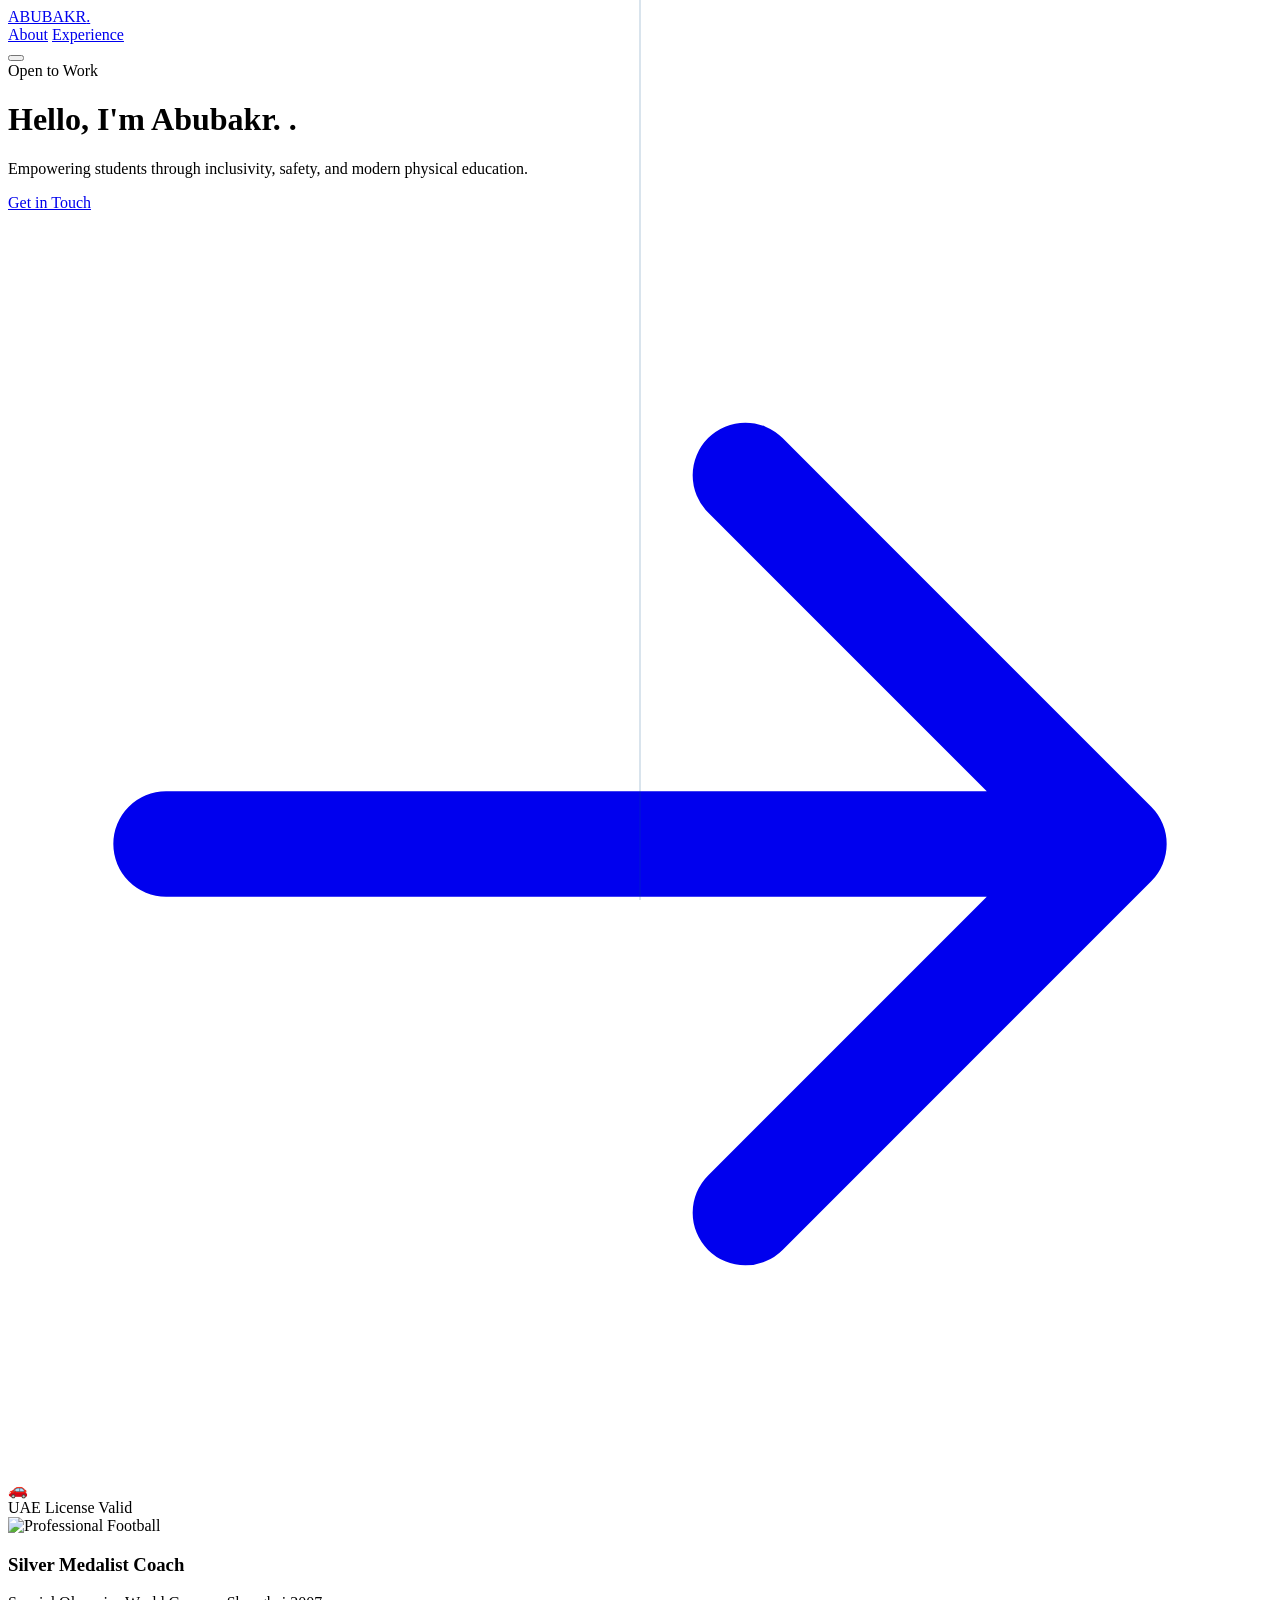
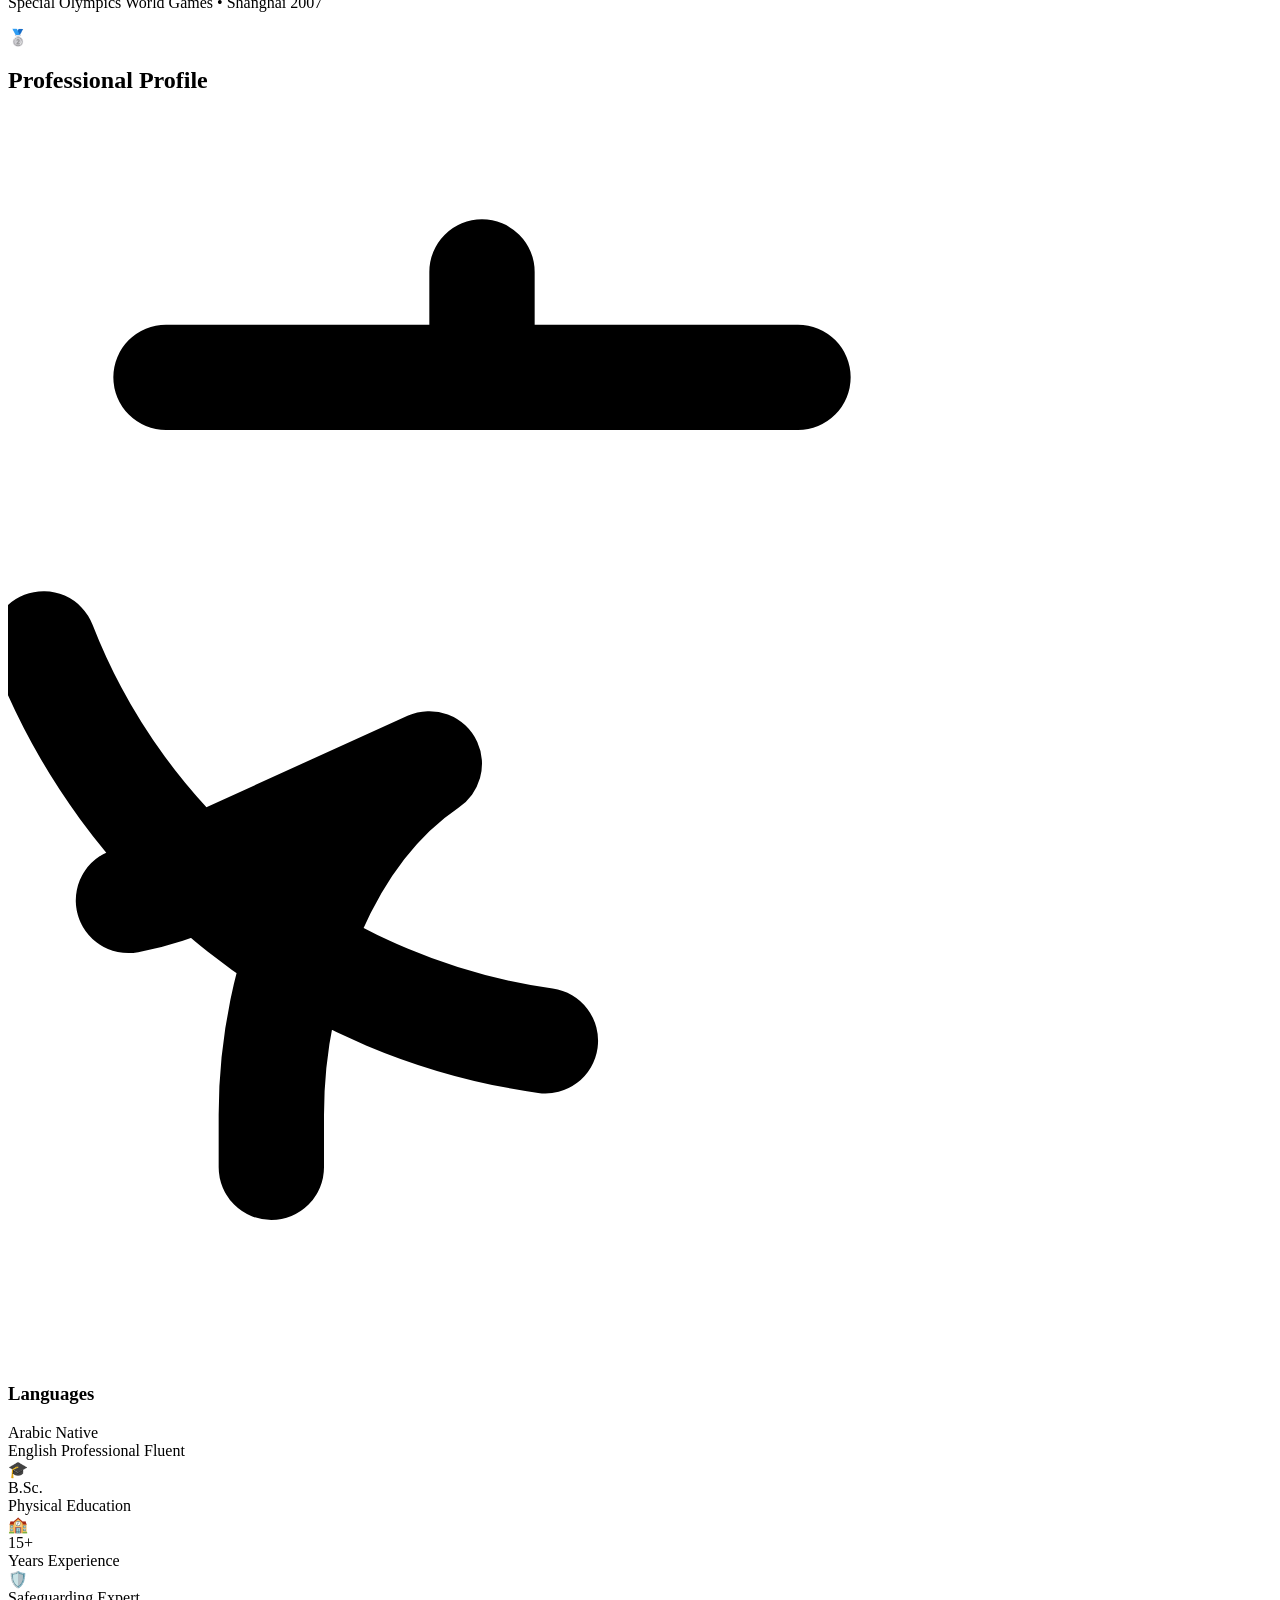
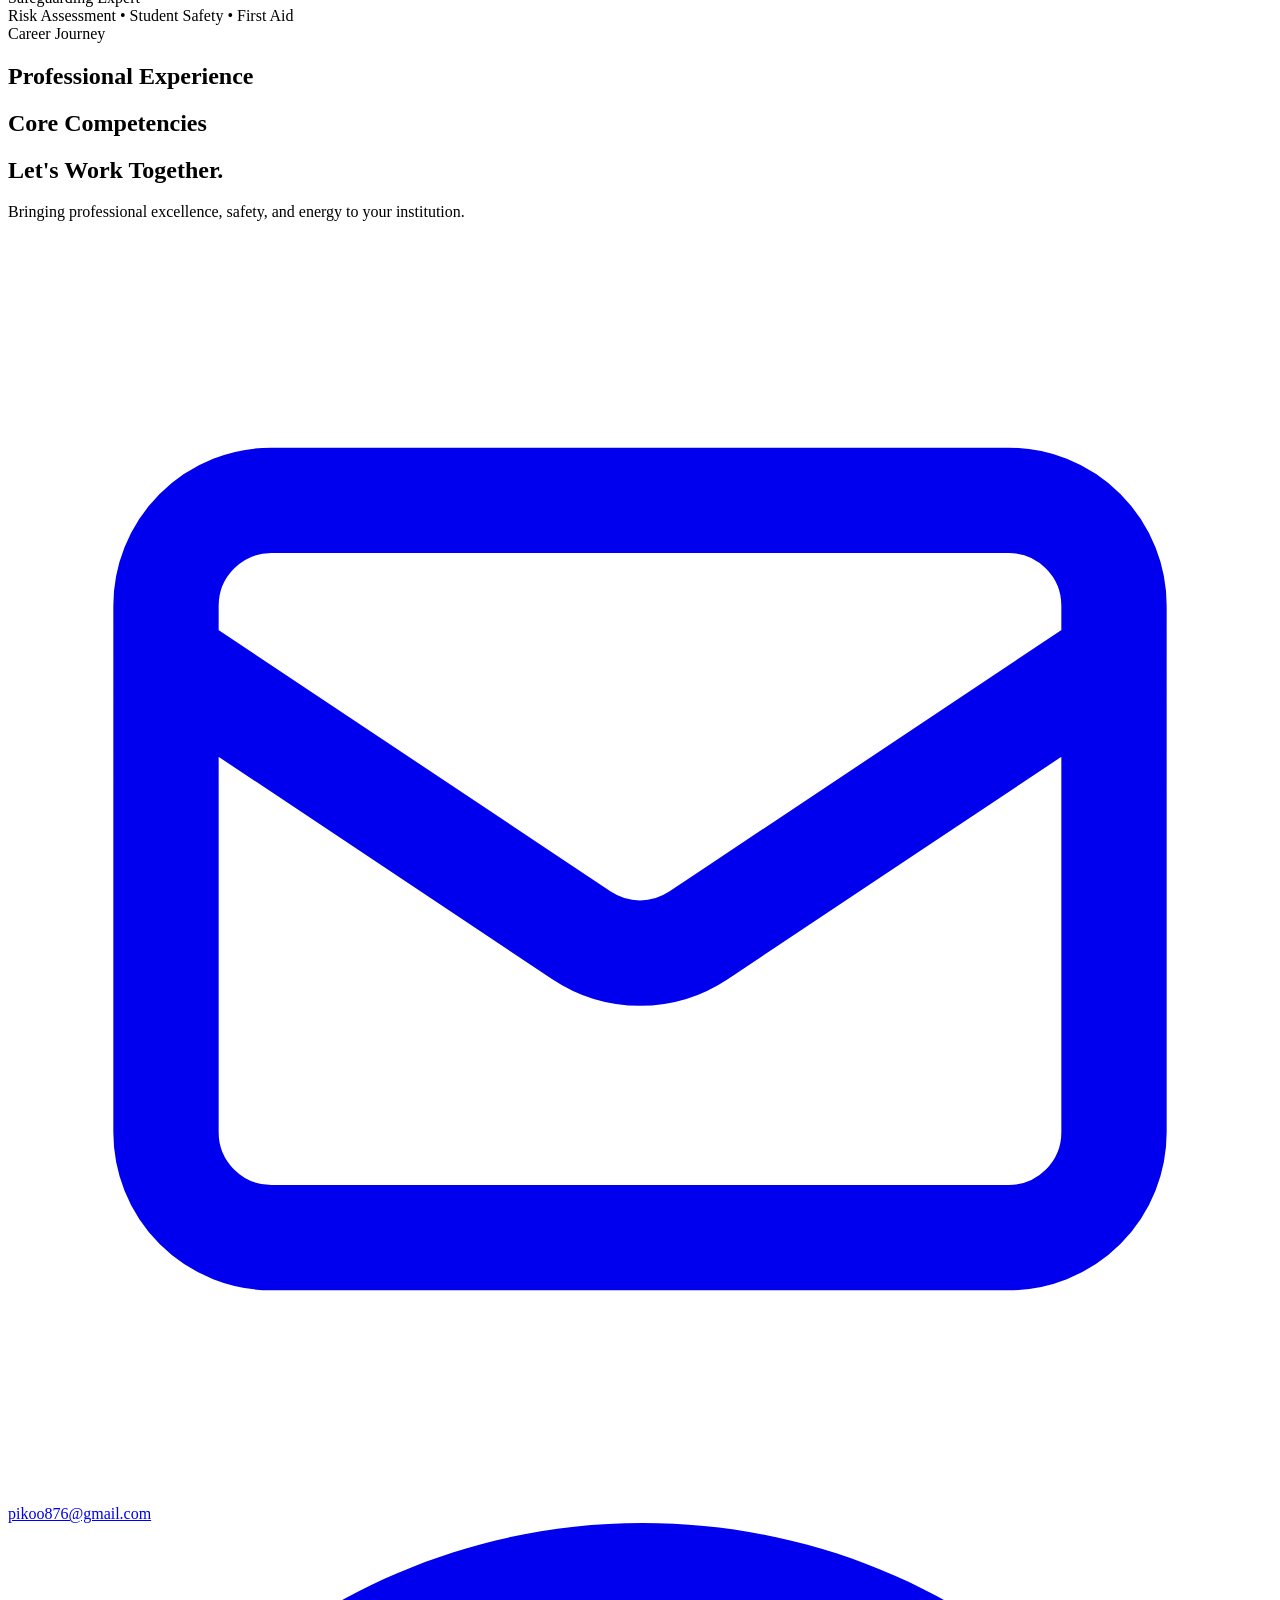
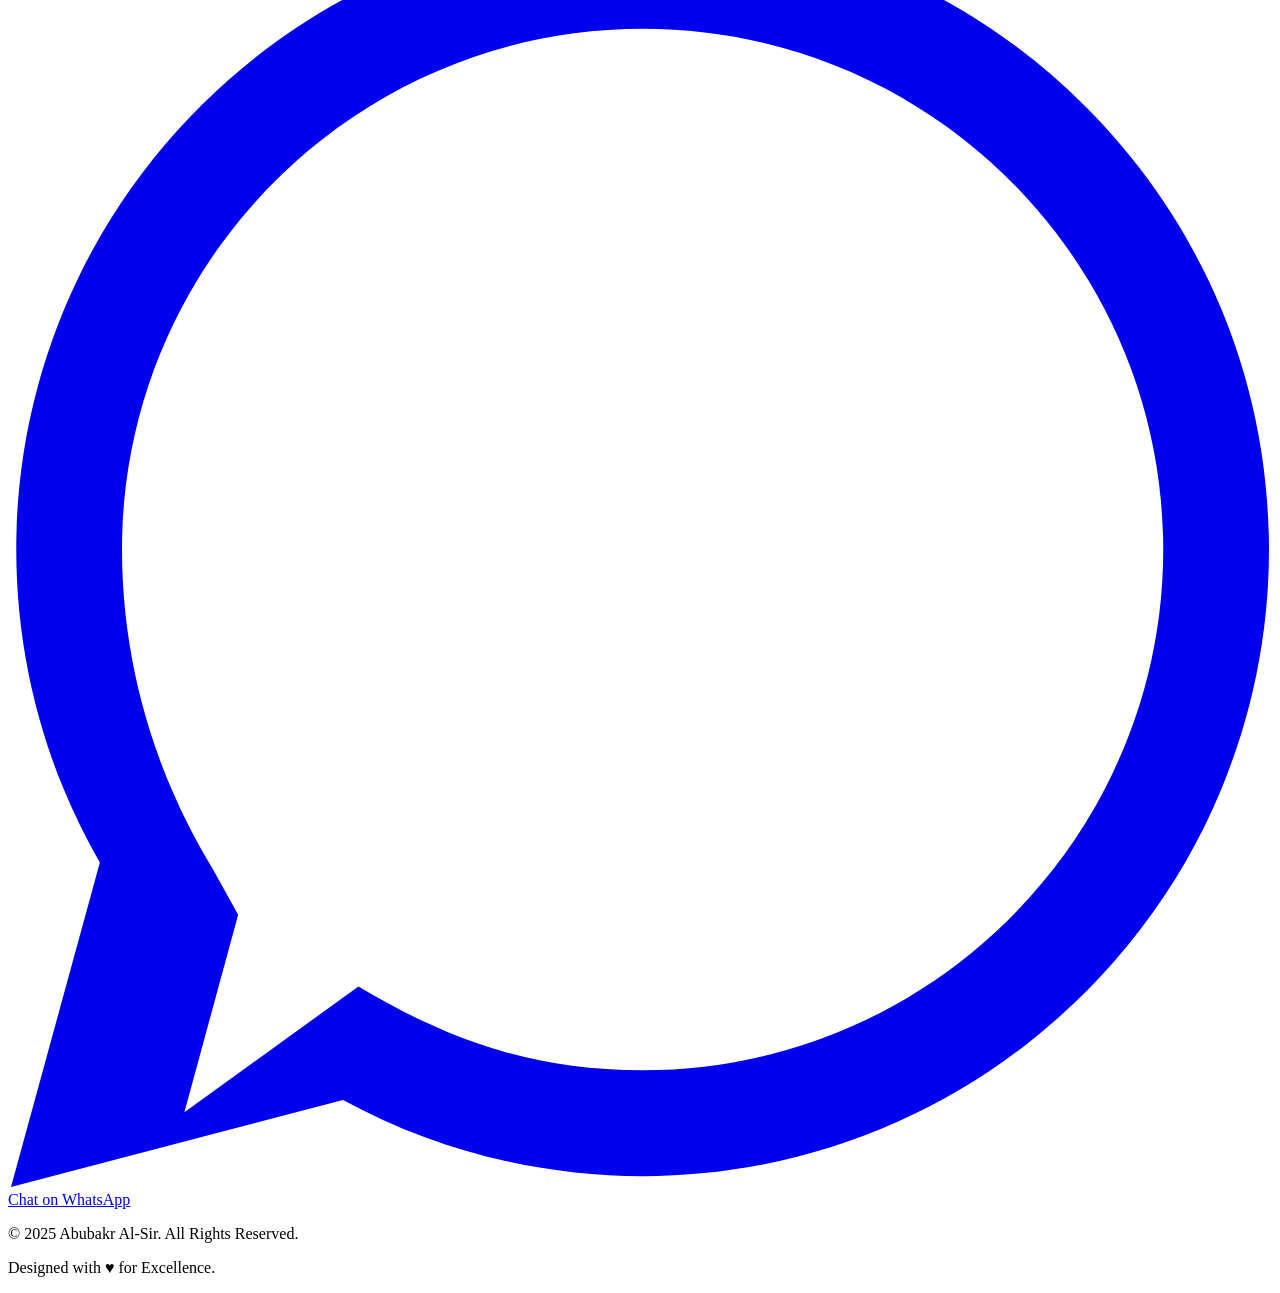
==== commit 9ba588b2: "feat: Introduce Alpine.js for dynamic content and i18n, and refactor styling with embedded Tailwind " ====
--- a/index.html
+++ b/index.html
@@ -1,450 +1,585 @@
-<html lang="en" class="scroll-smooth"><head>
+<!DOCTYPE html>
+<html lang="en" x-data="cvApp()" :dir="lang === 'ar' ? 'rtl' : 'ltr'" class="scroll-smooth">
+
+<head>
     <meta charset="UTF-8">
     <meta name="viewport" content="width=device-width, initial-scale=1.0">
-    <title>Abubakr Al-Sir Khalaf-allah | PE Teacher &amp; Fitness Coach</title>
+    <title x-text="t[lang].name + ' - ' + t[lang].role">Abubakr Al-Sir Khalaf-allah - PE Teacher</title>
     <script src="https://cdn.tailwindcss.com"></script>
+    <script src="https://unpkg.com/alpinejs@3.x.x/dist/cdn.min.js" defer></script>
     <link rel="preconnect" href="https://fonts.googleapis.com">
-    <link rel="preconnect" href="https://fonts.gstatic.com" crossorigin="">
-    <link href="https://fonts.googleapis.com/css2?family=Poppins:wght@600;700&amp;family=Open+Sans:wght@400;600&amp;display=swap" rel="stylesheet">
-    <script src="https://unpkg.com/alpinejs@3.x.x/dist/cdn.min.js"></script>
+    <link rel="preconnect" href="https://fonts.gstatic.com" crossorigin>
+    <link
+        href="https://fonts.googleapis.com/css2?family=Poppins:wght@300;400;600;800&family=Open+Sans:wght@400;500;600&family=Tajawal:wght@400;500;700;800&display=swap"
+        rel="stylesheet">
+
+    <script>
+        tailwind.config = {
+            theme: {
+                extend: {
+                    colors: {
+                        'dusk-blue': '#004e89',
+                        'baltic-blue': '#1a659e',
+                        'atomic-tangerine': '#ff6b35',
+                        'peach-glow': '#f7c59f',
+                        'beige-bg': '#efefd0',
+                    },
+                    fontFamily: {
+                        sans: ['"Open Sans"', 'sans-serif'],
+                        heading: ['Poppins', 'sans-serif'],
+                        arabic: ['Tajawal', 'sans-serif'],
+                    },
+                    animation: {
+                        'float': 'float 6s ease-in-out infinite',
+                        'pulse-slow': 'pulse 4s cubic-bezier(0.4, 0, 0.6, 1) infinite',
+                    },
+                    keyframes: {
+                        float: {
+                            '0%, 100%': { transform: 'translateY(0)' },
+                            '50%': { transform: 'translateY(-20px)' },
+                        }
+                    }
+                }
+            }
+        }
+    </script>
     <style>
-        body {
-            font-family: 'Open Sans', sans-serif;
-            background-color: #f8fafc;
-        }
-        h1, h2, h3, h4, h5, h6 {
-            font-family: 'Poppins', sans-serif;
-        }
-        .hero-bg {
-            background-image: linear-gradient(rgba(0, 23, 47, 0.7), rgba(0, 23, 47, 0.7)), url('https://images.unsplash.com/photo-1517649763962-0c623066013b?q=80&w=2070&auto=format&fit=crop');
-            background-size: cover;
-            background-position: center;
-            background-attachment: fixed;
-        }
-        .accent-color { color: #007BFF; }
-        .bg-accent-color { background-color: #007BFF; }
-        .hover\:bg-accent-color-dark:hover { background-color: #0056b3; }
-        .rtl { direction: rtl; }
-        [x-cloak] { display: none !important; }
-
-        /* Animation for scroll */
+        [x-cloak] {
+            display: none !important;
+        }
+
+        /* Font switching based on direction/lang */
+        html[dir="rtl"] body,
+        html[dir="rtl"] h1,
+        html[dir="rtl"] h2,
+        html[dir="rtl"] h3,
+        html[dir="rtl"] .font-heading {
+            font-family: 'Tajawal', sans-serif !important;
+        }
+
+        /* Modern Scroll Reveal */
         .reveal {
             opacity: 0;
             transform: translateY(30px);
-            transition: opacity 0.6s ease-out, transform 0.6s ease-out;
-        }
-        .reveal.visible {
+            transition: all 1s cubic-bezier(0.2, 1, 0.3, 1);
+        }
+
+        .reveal.active {
             opacity: 1;
             transform: translateY(0);
         }
-        
-        /* Loading Spinner */
-        .loader {
-            border: 4px solid #f3f3f3;
-            border-top: 4px solid #007BFF;
-            border-radius: 50%;
-            width: 40px;
-            height: 40px;
-            animation: spin 1s linear infinite;
-        }
-        @keyframes spin {
-            0% { transform: rotate(0deg); }
-            100% { transform: rotate(360deg); }
+
+        .delay-100 {
+            transition-delay: 100ms;
+        }
+
+        .delay-200 {
+            transition-delay: 200ms;
+        }
+
+        .delay-300 {
+            transition-delay: 300ms;
+        }
+
+        /* Timeline Connector Line */
+        .timeline-line {
+            position: absolute;
+            left: 50%;
+            top: 0;
+            bottom: 0;
+            width: 2px;
+            background: rgba(0, 78, 137, 0.15);
+            /* dusk-blue/15 */
+            transform: translateX(-50%);
+        }
+
+        @media (max-width: 768px) {
+            .timeline-line {
+                left: 20px;
+            }
         }
     </style>
-<style>*, ::before, ::after{--tw-border-spacing-x:0;--tw-border-spacing-y:0;--tw-translate-x:0;--tw-translate-y:0;--tw-rotate:0;--tw-skew-x:0;--tw-skew-y:0;--tw-scale-x:1;--tw-scale-y:1;--tw-pan-x: ;--tw-pan-y: ;--tw-pinch-zoom: ;--tw-scroll-snap-strictness:proximity;--tw-gradient-from-position: ;--tw-gradient-via-position: ;--tw-gradient-to-position: ;--tw-ordinal: ;--tw-slashed-zero: ;--tw-numeric-figure: ;--tw-numeric-spacing: ;--tw-numeric-fraction: ;--tw-ring-inset: ;--tw-ring-offset-width:0px;--tw-ring-offset-color:#fff;--tw-ring-color:rgb(59 130 246 / 0.5);--tw-ring-offset-shadow:0 0 #0000;--tw-ring-shadow:0 0 #0000;--tw-shadow:0 0 #0000;--tw-shadow-colored:0 0 #0000;--tw-blur: ;--tw-brightness: ;--tw-contrast: ;--tw-grayscale: ;--tw-hue-rotate: ;--tw-invert: ;--tw-saturate: ;--tw-sepia: ;--tw-drop-shadow: ;--tw-backdrop-blur: ;--tw-backdrop-brightness: ;--tw-backdrop-contrast: ;--tw-backdrop-grayscale: ;--tw-backdrop-hue-rotate: ;--tw-backdrop-invert: ;--tw-backdrop-opacity: ;--tw-backdrop-saturate: ;--tw-backdrop-sepia: ;--tw-contain-size: ;--tw-contain-layout: ;--tw-contain-paint: ;--tw-contain-style: }::backdrop{--tw-border-spacing-x:0;--tw-border-spacing-y:0;--tw-translate-x:0;--tw-translate-y:0;--tw-rotate:0;--tw-skew-x:0;--tw-skew-y:0;--tw-scale-x:1;--tw-scale-y:1;--tw-pan-x: ;--tw-pan-y: ;--tw-pinch-zoom: ;--tw-scroll-snap-strictness:proximity;--tw-gradient-from-position: ;--tw-gradient-via-position: ;--tw-gradient-to-position: ;--tw-ordinal: ;--tw-slashed-zero: ;--tw-numeric-figure: ;--tw-numeric-spacing: ;--tw-numeric-fraction: ;--tw-ring-inset: ;--tw-ring-offset-width:0px;--tw-ring-offset-color:#fff;--tw-ring-color:rgb(59 130 246 / 0.5);--tw-ring-offset-shadow:0 0 #0000;--tw-ring-shadow:0 0 #0000;--tw-shadow:0 0 #0000;--tw-shadow-colored:0 0 #0000;--tw-blur: ;--tw-brightness: ;--tw-contrast: ;--tw-grayscale: ;--tw-hue-rotate: ;--tw-invert: ;--tw-saturate: ;--tw-sepia: ;--tw-drop-shadow: ;--tw-backdrop-blur: ;--tw-backdrop-brightness: ;--tw-backdrop-contrast: ;--tw-backdrop-grayscale: ;--tw-backdrop-hue-rotate: ;--tw-backdrop-invert: ;--tw-backdrop-opacity: ;--tw-backdrop-saturate: ;--tw-backdrop-sepia: ;--tw-contain-size: ;--tw-contain-layout: ;--tw-contain-paint: ;--tw-contain-style: }/* ! tailwindcss v3.4.17 | MIT License | https://tailwindcss.com */*,::after,::before{box-sizing:border-box;border-width:0;border-style:solid;border-color:#e5e7eb}::after,::before{--tw-content:''}:host,html{line-height:1.5;-webkit-text-size-adjust:100%;-moz-tab-size:4;tab-size:4;font-family:ui-sans-serif, system-ui, sans-serif, "Apple Color Emoji", "Segoe UI Emoji", "Segoe UI Symbol", "Noto Color Emoji";font-feature-settings:normal;font-variation-settings:normal;-webkit-tap-highlight-color:transparent}body{margin:0;line-height:inherit}hr{height:0;color:inherit;border-top-width:1px}abbr:where([title]){-webkit-text-decoration:underline dotted;text-decoration:underline dotted}h1,h2,h3,h4,h5,h6{font-size:inherit;font-weight:inherit}a{color:inherit;text-decoration:inherit}b,strong{font-weight:bolder}code,kbd,pre,samp{font-family:ui-monospace, SFMono-Regular, Menlo, Monaco, Consolas, "Liberation Mono", "Courier New", monospace;font-feature-settings:normal;font-variation-settings:normal;font-size:1em}small{font-size:80%}sub,sup{font-size:75%;line-height:0;position:relative;vertical-align:baseline}sub{bottom:-.25em}sup{top:-.5em}table{text-indent:0;border-color:inherit;border-collapse:collapse}button,input,optgroup,select,textarea{font-family:inherit;font-feature-settings:inherit;font-variation-settings:inherit;font-size:100%;font-weight:inherit;line-height:inherit;letter-spacing:inherit;color:inherit;margin:0;padding:0}button,select{text-transform:none}button,input:where([type=button]),input:where([type=reset]),input:where([type=submit]){-webkit-appearance:button;background-color:transparent;background-image:none}:-moz-focusring{outline:auto}:-moz-ui-invalid{box-shadow:none}progress{vertical-align:baseline}::-webkit-inner-spin-button,::-webkit-outer-spin-button{height:auto}[type=search]{-webkit-appearance:textfield;outline-offset:-2px}::-webkit-search-decoration{-webkit-appearance:none}::-webkit-file-upload-button{-webkit-appearance:button;font:inherit}summary{display:list-item}blockquote,dd,dl,figure,h1,h2,h3,h4,h5,h6,hr,p,pre{margin:0}fieldset{margin:0;padding:0}legend{padding:0}menu,ol,ul{list-style:none;margin:0;padding:0}dialog{padding:0}textarea{resize:vertical}input::placeholder,textarea::placeholder{opacity:1;color:#9ca3af}[role=button],button{cursor:pointer}:disabled{cursor:default}audio,canvas,embed,iframe,img,object,svg,video{display:block;vertical-align:middle}img,video{max-width:100%;height:auto}[hidden]:where(:not([hidden=until-found])){display:none}.container{width:100%}@media (min-width: 640px){.container{max-width:640px}}@media (min-width: 768px){.container{max-width:768px}}@media (min-width: 1024px){.container{max-width:1024px}}@media (min-width: 1280px){.container{max-width:1280px}}@media (min-width: 1536px){.container{max-width:1536px}}.fixed{position:fixed}.absolute{position:absolute}.relative{position:relative}.left-0{left:0px}.right-0{right:0px}.top-0{top:0px}.z-50{z-index:50}.z-20{z-index:20}.order-1{order:1}.mx-auto{margin-left:auto;margin-right:auto}.mb-10{margin-bottom:2.5rem}.mb-16{margin-bottom:4rem}.mb-2{margin-bottom:0.5rem}.mb-4{margin-bottom:1rem}.mb-6{margin-bottom:1.5rem}.mr-2{margin-right:0.5rem}.mt-1{margin-top:0.25rem}.mt-2{margin-top:0.5rem}.mt-6{margin-top:1.5rem}.mb-3{margin-bottom:0.75rem}.mb-8{margin-bottom:2rem}.block{display:block}.flex{display:flex}.inline-flex{display:inline-flex}.grid{display:grid}.hidden{display:none}.h-5{height:1.25rem}.h-6{height:1.5rem}.h-8{height:2rem}.h-full{height:100%}.min-h-\[100px\]{min-height:100px}.min-h-screen{min-height:100vh}.w-5{width:1.25rem}.w-6{width:1.5rem}.w-8{width:2rem}.w-full{width:100%}.w-5\/12{width:41.666667%}.max-w-3xl{max-width:48rem}.max-w-sm{max-width:24rem}.flex-shrink-0{flex-shrink:0}.flex-grow{flex-grow:1}.transform{transform:translate(var(--tw-translate-x), var(--tw-translate-y)) rotate(var(--tw-rotate)) skewX(var(--tw-skew-x)) skewY(var(--tw-skew-y)) scaleX(var(--tw-scale-x)) scaleY(var(--tw-scale-y))}.list-inside{list-style-position:inside}.list-disc{list-style-type:disc}.grid-cols-1{grid-template-columns:repeat(1, minmax(0, 1fr))}.grid-cols-2{grid-template-columns:repeat(2, minmax(0, 1fr))}.flex-row-reverse{flex-direction:row-reverse}.flex-col{flex-direction:column}.items-center{align-items:center}.justify-center{justify-content:center}.justify-between{justify-content:space-between}.gap-12{gap:3rem}.gap-16{gap:4rem}.gap-4{gap:1rem}.gap-8{gap:2rem}.space-x-1 > :not([hidden]) ~ :not([hidden]){--tw-space-x-reverse:0;margin-right:calc(0.25rem * var(--tw-space-x-reverse));margin-left:calc(0.25rem * calc(1 - var(--tw-space-x-reverse)))}.space-x-4 > :not([hidden]) ~ :not([hidden]){--tw-space-x-reverse:0;margin-right:calc(1rem * var(--tw-space-x-reverse));margin-left:calc(1rem * calc(1 - var(--tw-space-x-reverse)))}.space-x-6 > :not([hidden]) ~ :not([hidden]){--tw-space-x-reverse:0;margin-right:calc(1.5rem * var(--tw-space-x-reverse));margin-left:calc(1.5rem * calc(1 - var(--tw-space-x-reverse)))}.space-x-8 > :not([hidden]) ~ :not([hidden]){--tw-space-x-reverse:0;margin-right:calc(2rem * var(--tw-space-x-reverse));margin-left:calc(2rem * calc(1 - var(--tw-space-x-reverse)))}.space-y-2 > :not([hidden]) ~ :not([hidden]){--tw-space-y-reverse:0;margin-top:calc(0.5rem * calc(1 - var(--tw-space-y-reverse)));margin-bottom:calc(0.5rem * var(--tw-space-y-reverse))}.space-y-4 > :not([hidden]) ~ :not([hidden]){--tw-space-y-reverse:0;margin-top:calc(1rem * calc(1 - var(--tw-space-y-reverse)));margin-bottom:calc(1rem * var(--tw-space-y-reverse))}.space-y-6 > :not([hidden]) ~ :not([hidden]){--tw-space-y-reverse:0;margin-top:calc(1.5rem * calc(1 - var(--tw-space-y-reverse)));margin-bottom:calc(1.5rem * var(--tw-space-y-reverse))}.overflow-hidden{overflow:hidden}.scroll-smooth{scroll-behavior:smooth}.rounded-full{border-radius:9999px}.rounded-lg{border-radius:0.5rem}.rounded-md{border-radius:0.375rem}.border{border-width:1px}.border-t{border-top-width:1px}.border-gray-200{--tw-border-opacity:1;border-color:rgb(229 231 235 / var(--tw-border-opacity, 1))}.border-gray-300{--tw-border-opacity:1;border-color:rgb(209 213 219 / var(--tw-border-opacity, 1))}.border-gray-700{--tw-border-opacity:1;border-color:rgb(55 65 81 / var(--tw-border-opacity, 1))}.border-transparent{border-color:transparent}.border-opacity-20{--tw-border-opacity:0.2}.bg-blue-100{--tw-bg-opacity:1;background-color:rgb(219 234 254 / var(--tw-bg-opacity, 1))}.bg-gray-50{--tw-bg-opacity:1;background-color:rgb(249 250 251 / var(--tw-bg-opacity, 1))}.bg-gray-800{--tw-bg-opacity:1;background-color:rgb(31 41 55 / var(--tw-bg-opacity, 1))}.bg-gray-900{--tw-bg-opacity:1;background-color:rgb(17 24 39 / var(--tw-bg-opacity, 1))}.bg-green-500{--tw-bg-opacity:1;background-color:rgb(34 197 94 / var(--tw-bg-opacity, 1))}.bg-white{--tw-bg-opacity:1;background-color:rgb(255 255 255 / var(--tw-bg-opacity, 1))}.bg-white\/90{background-color:rgb(255 255 255 / 0.9)}.p-10{padding:2.5rem}.p-3{padding:0.75rem}.p-4{padding:1rem}.p-6{padding:1.5rem}.p-8{padding:2rem}.px-10{padding-left:2.5rem;padding-right:2.5rem}.px-4{padding-left:1rem;padding-right:1rem}.px-6{padding-left:1.5rem;padding-right:1.5rem}.py-16{padding-top:4rem;padding-bottom:4rem}.py-2{padding-top:0.5rem;padding-bottom:0.5rem}.py-24{padding-top:6rem;padding-bottom:6rem}.py-3{padding-top:0.75rem;padding-bottom:0.75rem}.py-4{padding-top:1rem;padding-bottom:1rem}.py-8{padding-top:2rem;padding-bottom:2rem}.text-center{text-align:center}.text-2xl{font-size:1.5rem;line-height:2rem}.text-3xl{font-size:1.875rem;line-height:2.25rem}.text-4xl{font-size:2.25rem;line-height:2.5rem}.text-5xl{font-size:3rem;line-height:1}.text-base{font-size:1rem;line-height:1.5rem}.text-lg{font-size:1.125rem;line-height:1.75rem}.text-sm{font-size:0.875rem;line-height:1.25rem}.text-xl{font-size:1.25rem;line-height:1.75rem}.font-bold{font-weight:700}.font-light{font-weight:300}.font-medium{font-weight:500}.font-semibold{font-weight:600}.leading-relaxed{line-height:1.625}.leading-tight{line-height:1.25}.leading-snug{line-height:1.375}.tracking-wide{letter-spacing:0.025em}.text-blue-500{--tw-text-opacity:1;color:rgb(59 130 246 / var(--tw-text-opacity, 1))}.text-blue-600{--tw-text-opacity:1;color:rgb(37 99 235 / var(--tw-text-opacity, 1))}.text-gray-400{--tw-text-opacity:1;color:rgb(156 163 175 / var(--tw-text-opacity, 1))}.text-gray-500{--tw-text-opacity:1;color:rgb(107 114 128 / var(--tw-text-opacity, 1))}.text-gray-600{--tw-text-opacity:1;color:rgb(75 85 99 / var(--tw-text-opacity, 1))}.text-gray-700{--tw-text-opacity:1;color:rgb(55 65 81 / var(--tw-text-opacity, 1))}.text-gray-800{--tw-text-opacity:1;color:rgb(31 41 55 / var(--tw-text-opacity, 1))}.text-green-500{--tw-text-opacity:1;color:rgb(34 197 94 / var(--tw-text-opacity, 1))}.text-white{--tw-text-opacity:1;color:rgb(255 255 255 / var(--tw-text-opacity, 1))}.text-yellow-400{--tw-text-opacity:1;color:rgb(250 204 21 / var(--tw-text-opacity, 1))}.text-opacity-100{--tw-text-opacity:1}.shadow-2xl{--tw-shadow:0 25px 50px -12px rgb(0 0 0 / 0.25);--tw-shadow-colored:0 25px 50px -12px var(--tw-shadow-color);box-shadow:var(--tw-ring-offset-shadow, 0 0 #0000), var(--tw-ring-shadow, 0 0 #0000), var(--tw-shadow)}.shadow-lg{--tw-shadow:0 10px 15px -3px rgb(0 0 0 / 0.1), 0 4px 6px -4px rgb(0 0 0 / 0.1);--tw-shadow-colored:0 10px 15px -3px var(--tw-shadow-color), 0 4px 6px -4px var(--tw-shadow-color);box-shadow:var(--tw-ring-offset-shadow, 0 0 #0000), var(--tw-ring-shadow, 0 0 #0000), var(--tw-shadow)}.shadow-md{--tw-shadow:0 4px 6px -1px rgb(0 0 0 / 0.1), 0 2px 4px -2px rgb(0 0 0 / 0.1);--tw-shadow-colored:0 4px 6px -1px var(--tw-shadow-color), 0 2px 4px -2px var(--tw-shadow-color);box-shadow:var(--tw-ring-offset-shadow, 0 0 #0000), var(--tw-ring-shadow, 0 0 #0000), var(--tw-shadow)}.shadow-sm{--tw-shadow:0 1px 2px 0 rgb(0 0 0 / 0.05);--tw-shadow-colored:0 1px 2px 0 var(--tw-shadow-color);box-shadow:var(--tw-ring-offset-shadow, 0 0 #0000), var(--tw-ring-shadow, 0 0 #0000), var(--tw-shadow)}.shadow-xl{--tw-shadow:0 20px 25px -5px rgb(0 0 0 / 0.1), 0 8px 10px -6px rgb(0 0 0 / 0.1);--tw-shadow-colored:0 20px 25px -5px var(--tw-shadow-color), 0 8px 10px -6px var(--tw-shadow-color);box-shadow:var(--tw-ring-offset-shadow, 0 0 #0000), var(--tw-ring-shadow, 0 0 #0000), var(--tw-shadow)}.backdrop-blur-lg{--tw-backdrop-blur:blur(16px);-webkit-backdrop-filter:var(--tw-backdrop-blur) var(--tw-backdrop-brightness) var(--tw-backdrop-contrast) var(--tw-backdrop-grayscale) var(--tw-backdrop-hue-rotate) var(--tw-backdrop-invert) var(--tw-backdrop-opacity) var(--tw-backdrop-saturate) var(--tw-backdrop-sepia);backdrop-filter:var(--tw-backdrop-blur) var(--tw-backdrop-brightness) var(--tw-backdrop-contrast) var(--tw-backdrop-grayscale) var(--tw-backdrop-hue-rotate) var(--tw-backdrop-invert) var(--tw-backdrop-opacity) var(--tw-backdrop-saturate) var(--tw-backdrop-sepia)}.transition{transition-property:color, background-color, border-color, fill, stroke, opacity, box-shadow, transform, filter, -webkit-text-decoration-color, -webkit-backdrop-filter;transition-property:color, background-color, border-color, text-decoration-color, fill, stroke, opacity, box-shadow, transform, filter, backdrop-filter;transition-property:color, background-color, border-color, text-decoration-color, fill, stroke, opacity, box-shadow, transform, filter, backdrop-filter, -webkit-text-decoration-color, -webkit-backdrop-filter;transition-timing-function:cubic-bezier(0.4, 0, 0.2, 1);transition-duration:150ms}.transition-all{transition-property:all;transition-timing-function:cubic-bezier(0.4, 0, 0.2, 1);transition-duration:150ms}.transition-colors{transition-property:color, background-color, border-color, fill, stroke, -webkit-text-decoration-color;transition-property:color, background-color, border-color, text-decoration-color, fill, stroke;transition-property:color, background-color, border-color, text-decoration-color, fill, stroke, -webkit-text-decoration-color;transition-timing-function:cubic-bezier(0.4, 0, 0.2, 1);transition-duration:150ms}.transition-transform{transition-property:transform;transition-timing-function:cubic-bezier(0.4, 0, 0.2, 1);transition-duration:150ms}.duration-300{transition-duration:300ms}.hover\:-translate-y-2:hover{--tw-translate-y:-0.5rem;transform:translate(var(--tw-translate-x), var(--tw-translate-y)) rotate(var(--tw-rotate)) skewX(var(--tw-skew-x)) skewY(var(--tw-skew-y)) scaleX(var(--tw-scale-x)) scaleY(var(--tw-scale-y))}.hover\:scale-105:hover{--tw-scale-x:1.05;--tw-scale-y:1.05;transform:translate(var(--tw-translate-x), var(--tw-translate-y)) rotate(var(--tw-rotate)) skewX(var(--tw-skew-x)) skewY(var(--tw-skew-y)) scaleX(var(--tw-scale-x)) scaleY(var(--tw-scale-y))}.hover\:bg-blue-50:hover{--tw-bg-opacity:1;background-color:rgb(239 246 255 / var(--tw-bg-opacity, 1))}.hover\:bg-gray-100:hover{--tw-bg-opacity:1;background-color:rgb(243 244 246 / var(--tw-bg-opacity, 1))}.hover\:bg-green-600:hover{--tw-bg-opacity:1;background-color:rgb(22 163 74 / var(--tw-bg-opacity, 1))}.hover\:text-blue-600:hover{--tw-text-opacity:1;color:rgb(37 99 235 / var(--tw-text-opacity, 1))}.hover\:text-white:hover{--tw-text-opacity:1;color:rgb(255 255 255 / var(--tw-text-opacity, 1))}.hover\:underline:hover{-webkit-text-decoration-line:underline;text-decoration-line:underline}.focus\:border-blue-500:focus{--tw-border-opacity:1;border-color:rgb(59 130 246 / var(--tw-border-opacity, 1))}.focus\:outline-none:focus{outline:2px solid transparent;outline-offset:2px}.focus\:ring-2:focus{--tw-ring-offset-shadow:var(--tw-ring-inset) 0 0 0 var(--tw-ring-offset-width) var(--tw-ring-offset-color);--tw-ring-shadow:var(--tw-ring-inset) 0 0 0 calc(2px + var(--tw-ring-offset-width)) var(--tw-ring-color);box-shadow:var(--tw-ring-offset-shadow), var(--tw-ring-shadow), var(--tw-shadow, 0 0 #0000)}.focus\:ring-blue-500:focus{--tw-ring-opacity:1;--tw-ring-color:rgb(59 130 246 / var(--tw-ring-opacity, 1))}.focus\:ring-green-500:focus{--tw-ring-opacity:1;--tw-ring-color:rgb(34 197 94 / var(--tw-ring-opacity, 1))}.focus\:ring-offset-2:focus{--tw-ring-offset-width:2px}@media (min-width: 640px){.sm\:w-auto{width:auto}.sm\:grid-cols-2{grid-template-columns:repeat(2, minmax(0, 1fr))}.sm\:grid-cols-3{grid-template-columns:repeat(3, minmax(0, 1fr))}.sm\:flex-row{flex-direction:row}.sm\:space-x-4 > :not([hidden]) ~ :not([hidden]){--tw-space-x-reverse:0;margin-right:calc(1rem * var(--tw-space-x-reverse));margin-left:calc(1rem * calc(1 - var(--tw-space-x-reverse)))}.sm\:space-y-0 > :not([hidden]) ~ :not([hidden]){--tw-space-y-reverse:0;margin-top:calc(0px * calc(1 - var(--tw-space-y-reverse)));margin-bottom:calc(0px * var(--tw-space-y-reverse))}.sm\:text-5xl{font-size:3rem;line-height:1}}@media (min-width: 768px){.md\:mb-0{margin-bottom:0px}.md\:grid-cols-2{grid-template-columns:repeat(2, minmax(0, 1fr))}.md\:grid-cols-3{grid-template-columns:repeat(3, minmax(0, 1fr))}.md\:grid-cols-4{grid-template-columns:repeat(4, minmax(0, 1fr))}.md\:flex-row{flex-direction:row}.md\:p-12{padding:3rem}.md\:text-3xl{font-size:1.875rem;line-height:2.25rem}.md\:text-6xl{font-size:3.75rem;line-height:1}.md\:text-xl{font-size:1.25rem;line-height:1.75rem}}@media (min-width: 1024px){.lg\:col-span-2{grid-column:span 2 / span 2}.lg\:col-span-3{grid-column:span 3 / span 3}.lg\:flex{display:flex}.lg\:hidden{display:none}.lg\:grid-cols-2{grid-template-columns:repeat(2, minmax(0, 1fr))}.lg\:grid-cols-3{grid-template-columns:repeat(3, minmax(0, 1fr))}.lg\:grid-cols-5{grid-template-columns:repeat(5, minmax(0, 1fr))}.lg\:text-7xl{font-size:4.5rem;line-height:1}}</style></head>
-<body class="text-gray-700" x-data="{ language: 'en', isMobileMenuOpen: false }">
-
-    <!-- Header & Navigation -->
-    <header @scroll.window="isMobileMenuOpen = false" class="bg-white/90 backdrop-blur-lg shadow-md fixed top-0 left-0 right-0 z-50 transition-all duration-300">
-        <div class="container mx-auto px-6 py-4 flex justify-between items-center">
-            <a href="#home" class="text-2xl font-bold text-gray-800">ABUBAKR A.</a>
-            <nav class="hidden lg:flex items-center space-x-6 text-lg">
-                <a href="#about" class="text-gray-600 hover:text-blue-600 transition duration-300">About</a>
-                <a href="#experience" class="text-gray-600 hover:text-blue-600 transition duration-300">Experience</a>
-                <a href="#achievements" class="text-gray-600 hover:text-blue-600 transition duration-300">Achievements</a>
-                <a href="#ai-tools" class="text-gray-600 hover:text-blue-600 transition duration-300">AI Tools</a>
-                <a href="#skills" class="text-gray-600 hover:text-blue-600 transition duration-300">Skills</a>
-                <a href="#contact" class="text-gray-600 hover:text-blue-600 transition duration-300">Contact</a>
-            </nav>
-            <div class="flex items-center space-x-4">
-                <div class="relative">
-                    <button @click="language = language === 'en' ? 'ar' : 'en'" class="flex items-center space-x-1 text-gray-600 hover:text-blue-600">
-                        <svg class="w-5 h-5" fill="none" stroke="currentColor" viewBox="0 0 24 24" xmlns="http://www.w3.org/2000/svg"><path stroke-linecap="round" stroke-linejoin="round" stroke-width="2" d="M3 5h12M9 3v2m4.25 16l-4.25-4.25M19.5 19.5l-4.25-4.25M12 3v2m4.25 16l-4.25-4.25M19.5 19.5l-4.25-4.25M12 3v2"></path><path stroke-linecap="round" stroke-linejoin="round" stroke-width="2" d="M21 12a9 9 0 11-18 0 9 9 0 0118 0z"></path></svg>
-                        <span x-text="language === 'en' ? 'EN' : 'AR'">EN</span>
-                    </button>
-                </div>
-                <button @click="isMobileMenuOpen = !isMobileMenuOpen" class="lg:hidden text-gray-700 focus:outline-none">
-                    <svg class="w-8 h-8" fill="none" stroke="currentColor" viewBox="0 0 24 24" xmlns="http://www.w3.org/2000/svg"><path stroke-linecap="round" stroke-linejoin="round" stroke-width="2" d="M4 6h16M4 12h16m-7 6h7"></path></svg>
+</head>
+
+<body
+    class="bg-beige-bg text-dusk-blue font-sans antialiased overflow-x-hidden selection:bg-atomic-tangerine selection:text-white">
+
+    <!-- Navigation -->
+    <nav
+        class="fixed w-full z-50 transition-all duration-300 bg-white/80 backdrop-blur-lg shadow-sm py-4 border-b border-white/20">
+        <div class="container mx-auto px-6 flex justify-between items-center">
+            <a href="#" class="font-heading font-black text-2xl tracking-tight text-dusk-blue group">
+                ABUBAKR<span class="text-atomic-tangerine group-hover:animate-pulse">.</span>
+            </a>
+
+            <div class="flex items-center gap-4">
+                <div class="hidden md:flex gap-8 font-semibold text-sm tracking-wide">
+                    <a href="#about"
+                        class="hover:text-atomic-tangerine transition-colors relative after:content-[''] after:absolute after:w-full after:scale-x-0 after:h-0.5 after:bottom-0 after:left-0 after:bg-atomic-tangerine after:origin-bottom-right after:transition-transform after:duration-300 hover:after:scale-x-100 hover:after:origin-bottom-left"
+                        x-text="t[lang].nav.about">About</a>
+                    <a href="#experience"
+                        class="hover:text-atomic-tangerine transition-colors relative after:content-[''] after:absolute after:w-full after:scale-x-0 after:h-0.5 after:bottom-0 after:left-0 after:bg-atomic-tangerine after:origin-bottom-right after:transition-transform after:duration-300 hover:after:scale-x-100 hover:after:origin-bottom-left"
+                        x-text="t[lang].nav.experience">Experience</a>
+                </div>
+                <!-- Language Pill -->
+                <button @click="toggleLang()"
+                    class="relative overflow-hidden group flex items-center justify-center gap-2 px-5 py-2 rounded-full bg-dusk-blue text-white text-sm font-bold shadow-md hover:shadow-lg hover:shadow-atomic-tangerine/30 transition-all duration-300">
+                    <div
+                        class="absolute inset-0 w-full h-full bg-atomic-tangerine scale-x-0 group-hover:scale-x-100 transition-transform duration-300 origin-left">
+                    </div>
+                    <span class="relative z-10 flex items-center gap-2">
+                        <span x-text="lang === 'en' ? 'العربية' : 'English'"></span>
+                    </span>
                 </button>
             </div>
         </div>
-        <!-- Mobile Menu -->
-        <div x-show="isMobileMenuOpen" x-transition="" class="lg:hidden bg-white border-t" style="display: none;">
-            <nav class="flex flex-col p-4 space-y-2">
-                <a href="#about" @click="isMobileMenuOpen = false" class="px-4 py-2 rounded-md text-gray-700 hover:bg-blue-50 hover:text-blue-600">About</a>
-                <a href="#experience" @click="isMobileMenuOpen = false" class="px-4 py-2 rounded-md text-gray-700 hover:bg-blue-50 hover:text-blue-600">Experience</a>
-                <a href="#achievements" @click="isMobileMenuOpen = false" class="px-4 py-2 rounded-md text-gray-700 hover:bg-blue-50 hover:text-blue-600">Achievements</a>
-                <a href="#ai-tools" @click="isMobileMenuOpen = false" class="px-4 py-2 rounded-md text-gray-700 hover:bg-blue-50 hover:text-blue-600">AI Tools</a>
-                <a href="#skills" @click="isMobileMenuOpen = false" class="px-4 py-2 rounded-md text-gray-700 hover:bg-blue-50 hover:text-blue-600">Skills</a>
-                <a href="#contact" @click="isMobileMenuOpen = false" class="px-4 py-2 rounded-md text-gray-700 hover:bg-blue-50 hover:text-blue-600">Contact</a>
-            </nav>
+    </nav>
+
+    <!-- Hero Section -->
+    <header class="relative min-h-[90vh] flex items-center pt-20">
+        <!-- Liquid Background Shapes -->
+        <div
+            class="absolute top-0 right-0 w-2/3 h-full bg-gradient-to-l from-white/40 to-transparent skew-x-12 pointer-events-none">
+        </div>
+        <div
+            class="absolute top-20 left-10 w-64 h-64 bg-peach-glow/30 rounded-full blur-3xl animate-pulse-slow pointer-events-none">
+        </div>
+        <div
+            class="absolute bottom-10 right-10 w-96 h-96 bg-atomic-tangerine/10 rounded-full blur-3xl animate-float pointer-events-none">
+        </div>
+
+        <div class="container mx-auto px-6 grid lg:grid-cols-2 gap-16 items-center">
+
+            <div class="relative z-10 space-y-8 reveal active">
+                <div
+                    class="inline-flex items-center gap-2 px-4 py-2 rounded-full bg-white border border-peach-glow shadow-sm text-sm font-bold text-dusk-blue">
+                    <span class="w-2 h-2 rounded-full bg-green-500 animate-pulse"></span>
+                    <span x-text="lang === 'en' ? 'Open to Work in UAE' : 'متاح للعمل في الإمارات'">Open to Work</span>
+                </div>
+
+                <h1 class="font-heading font-extrabold text-5xl md:text-7xl text-dusk-blue leading-[1.1]">
+                    <span x-text="t[lang].hero.greeting"
+                        class="block text-3xl md:text-4xl font-semibold opacity-80 mb-2">Hello, I'm</span>
+                    <span x-text="t[lang].name_short">Abubakr.</span>
+                    <span class="text-atomic-tangerine">.</span>
+                </h1>
+
+                <p class="text-xl md:text-2xl text-baltic-blue font-medium max-w-lg leading-relaxed border-l-4 border-peach-glow pl-6"
+                    x-text="t[lang].role_desc">
+                    Empowering students through inclusivity, safety, and modern physical education.
+                </p>
+
+                <div class="flex flex-wrap gap-4 pt-4">
+                    <a href="#contact"
+                        class="px-8 py-4 bg-atomic-tangerine text-white font-bold rounded-xl shadow-lg shadow-atomic-tangerine/30 hover:shadow-xl hover:-translate-y-1 hover:bg-[#ff5722] transition-all duration-300 flex items-center gap-2">
+                        <span x-text="t[lang].hero.cta_contact">Get in Touch</span>
+                        <svg class="w-5 h-5" fill="none" stroke="currentColor" viewBox="0 0 24 24">
+                            <path stroke-linecap="round" stroke-linejoin="round" stroke-width="2"
+                                d="M14 5l7 7m0 0l-7 7m7-7H3"></path>
+                        </svg>
+                    </a>
+                </div>
+
+                <div class="flex items-center gap-8 pt-4 opacity-80 hover:opacity-100 transition-opacity">
+                    <div class="flex items-center gap-3">
+                        <div class="p-2 bg-white rounded-lg shadow-sm text-2xl">🚗</div>
+                        <div class="text-sm font-bold leading-tight">
+                            <span class="block text-dusk-blue" x-text="t[lang].badges.license">UAE License</span>
+                            <span class="text-xs text-slate-500">Valid</span>
+                        </div>
+                    </div>
+                </div>
+            </div>
+
+            <!-- Hero Image Frame -->
+            <div class="relative reveal active delay-200 hidden lg:block group perspective-1000">
+                <div
+                    class="relative z-10 transform transition-all duration-700 hover:rotate-y-12 hover:rotate-x-6 preserve-3d">
+                    <!-- Image Card -->
+                    <div class="relative rounded-3xl overflow-hidden shadow-2xl border-4 border-white bg-white">
+                        <!-- Using a high quality Unsplash alternative since Pixabay forbids direct linking without API -->
+                        <img src="https://images.unsplash.com/photo-1579952363873-27f3bade9f55?q=80&w=2070&auto=format&fit=crop"
+                            alt="Professional Football"
+                            class="w-full h-[600px] object-cover scale-100 group-hover:scale-105 transition-transform duration-700">
+
+                        <!-- Overlay Card -->
+                        <div
+                            class="absolute bottom-8 left-8 right-8 bg-white/95 backdrop-blur-md p-6 rounded-2xl shadow-xl border border-white/50">
+                            <div class="flex items-start justify-between">
+                                <div>
+                                    <h3 class="font-heading font-bold text-dusk-blue text-xl">Silver Medalist Coach</h3>
+                                    <p class="text-sm font-medium text-slate-500">Special Olympics World Games •
+                                        Shanghai 2007</p>
+                                </div>
+                                <span class="text-3xl">🥈</span>
+                            </div>
+                        </div>
+                    </div>
+                </div>
+                <!-- Back Drop Element -->
+                <div
+                    class="absolute -inset-4 bg-dusk-blue rounded-[2.5rem] -z-10 rotate-3 opacity-10 group-hover:rotate-6 transition-transform duration-500">
+                </div>
+            </div>
+
         </div>
     </header>
 
-    <main>
-        <!-- Hero Section -->
-        <section id="home" class="hero-bg text-white min-h-screen flex items-center justify-center">
-            <div class="container mx-auto px-6 text-center">
-                <h1 class="text-4xl sm:text-5xl md:text-6xl lg:text-7xl font-bold leading-tight mb-4">ABUBAKR AL-SIR KHALAF-ALLAH</h1>
-                <h2 class="text-2xl md:text-3xl font-light mb-6">Physical Education Teacher and Fitness Coach</h2>
-                <p class="text-lg md:text-xl max-w-3xl mx-auto mb-10">Helping students and athletes reach their potential through engaging PE lessons, tailored training, and inclusive sport.</p>
-                <div class="flex flex-col sm:flex-row justify-center items-center space-y-4 sm:space-y-0 sm:space-x-4">
-                    <a href="https://www2.online-converting.com/upload/api_641d698d44/result.jpg" target="_blank" rel="noopener noreferrer" class="bg-accent-color text-white px-10 py-4 rounded-lg text-lg font-semibold hover:bg-accent-color-dark transition-transform transform hover:scale-105 duration-300 shadow-lg">Download CV</a>
-                    <a href="#contact" class="bg-white text-blue-600 px-10 py-4 rounded-lg text-lg font-semibold hover:bg-gray-100 transition-transform transform hover:scale-105 duration-300 shadow-lg">Contact Me</a>
-                </div>
-            </div>
-        </section>
-
-        <!-- About Section -->
-        <section id="about" class="py-24 bg-white">
-            <div class="container mx-auto px-6">
-                <div class="grid lg:grid-cols-5 gap-12 items-center">
-                    <div class="lg:col-span-2 reveal">
-                        <img src="https://www2.online-converting.com/upload/api_641d698d44/result.jpg" alt="Professional headshot of Abubakr Al-Sir Khalaf-allah" class="rounded-lg shadow-2xl w-full max-w-sm mx-auto">
-                    </div>
-                    <div class="lg:col-span-3 reveal">
-                        <h2 class="text-4xl font-bold text-gray-800 mb-6">About Me</h2>
-                        <p class="text-xl text-gray-600 leading-relaxed">
-                            I am a dedicated PE teacher and fitness coach with a B.Sc. in Physical Education and Sports and a proven track record of competitive success. My passion lies in guiding athletes of determination to podium performance, a highlight being my role as a silver medal-winning coach at the 2007 Special Olympics World Summer Games in Shanghai. With extensive experience in student safeguarding, sports event management, and individualized training, I bring strong supervision and team leadership skills to every role. I am currently based in the UAE and am committed to fostering health, teamwork, and excellence in the next generation of athletes.
-                        </p>
-                    </div>
-                </div>
-            </div>
-        </section>
-
-        <!-- Key Achievement Highlight Section -->
-        <section id="achievements" class="py-24">
-            <div class="container mx-auto px-6">
-                <div class="text-center mb-16 reveal">
-                    <h2 class="text-4xl font-bold text-gray-800">Key Achievements</h2>
-                    <p class="text-lg text-gray-500 mt-2">Recognized for excellence in coaching and management.</p>
-                </div>
-                <div class="grid grid-cols-1 md:grid-cols-3 gap-8">
-                    <div class="bg-white p-8 rounded-lg shadow-lg text-center reveal transform hover:-translate-y-2 transition-transform duration-300">
-                        <div class="text-5xl mb-4 text-yellow-400">🏆</div>
-                        <h3 class="text-xl font-bold text-gray-800">Silver Medal Coach</h3>
-                        <p class="text-gray-600">Special Olympics World Summer Games, Shanghai 2007</p>
-                    </div>
-                    <div class="bg-white p-8 rounded-lg shadow-lg text-center reveal transform hover:-translate-y-2 transition-transform duration-300" style="transition-delay: 150ms;">
-                        <div class="text-5xl mb-4 text-blue-500">🏅</div>
-                        <h3 class="text-xl font-bold text-gray-800">Best Organizer &amp; Manager</h3>
-                        <p class="text-gray-600">World Health Sports Club, Sudan</p>
-                    </div>
-                    <div class="bg-white p-8 rounded-lg shadow-lg text-center reveal transform hover:-translate-y-2 transition-transform duration-300" style="transition-delay: 300ms;">
-                        <div class="text-5xl mb-4 text-green-500">🏓</div>
-                        <h3 class="text-xl font-bold text-gray-800">Best Referee Award, 1st Rank</h3>
-                        <p class="text-gray-600">Table Tennis, World Health Sports Club, Sudan</p>
-                    </div>
-                </div>
-            </div>
-        </section>
-
-        <!-- Experience Section -->
-        <section id="experience" class="py-24 bg-white">
-            <div class="container mx-auto px-6">
-                <div class="text-center mb-16 reveal">
-                    <h2 class="text-4xl font-bold text-gray-800">Professional Experience</h2>
-                    <p class="text-lg text-gray-500 mt-2">A timeline of my career journey.</p>
-                </div>
-                <div class="relative wrap overflow-hidden p-10 h-full">
-                    <div class="border-2-2 absolute border-opacity-20 border-gray-700 h-full border" style="left: 50%"></div>
-                    <!-- Experience Items will be populated here by JS -->
-                <div class="mb-8 flex justify-between items-center w-full right-timeline"><div class="order-1 w-5/12"></div><div class="z-20 flex items-center order-1 bg-gray-800 shadow-xl w-8 h-8 rounded-full"><h1 class="mx-auto font-semibold text-lg text-white">5</h1></div><div class="order-1 bg-white rounded-lg shadow-xl w-5/12 px-6 py-4 reveal"><p class="text-sm font-medium text-blue-600">Oct 2023 - Present</p><h3 class="mb-3 font-bold text-gray-800 text-xl">Customer Service Representative</h3><p class="text-md leading-snug tracking-wide text-gray-600 text-opacity-100">Hemaya Company, UAE</p><ul class="list-disc list-inside mt-2 text-gray-500"><li>Greeted customers warmly, identified needs, and provided tailored solutions.</li><li>Maintained high customer satisfaction through proactive engagement.</li><li>Resolved complaints professionally, building trust and loyalty.</li></ul></div></div><div class="mb-8 flex justify-between flex-row-reverse items-center w-full left-timeline"><div class="order-1 w-5/12"></div><div class="z-20 flex items-center order-1 bg-gray-800 shadow-xl w-8 h-8 rounded-full"><h1 class="mx-auto font-semibold text-lg text-white">4</h1></div><div class="order-1 bg-white rounded-lg shadow-xl w-5/12 px-6 py-4 reveal"><p class="text-sm font-medium text-blue-600">Jul 2019 - Sep 2023</p><h3 class="mb-3 font-bold text-gray-800 text-xl">Security Team Leader</h3><p class="text-md leading-snug tracking-wide text-gray-600 text-opacity-100">Star Company, UAE</p><ul class="list-disc list-inside mt-2 text-gray-500"><li>Led safety operations, building control, and emergency response.</li><li>Conducted risk assessments, drills, and detailed incident reports.</li><li>Trained new staff and coordinated shift teams to maintain zero major incidents.</li></ul></div></div><div class="mb-8 flex justify-between items-center w-full right-timeline"><div class="order-1 w-5/12"></div><div class="z-20 flex items-center order-1 bg-gray-800 shadow-xl w-8 h-8 rounded-full"><h1 class="mx-auto font-semibold text-lg text-white">3</h1></div><div class="order-1 bg-white rounded-lg shadow-xl w-5/12 px-6 py-4 reveal"><p class="text-sm font-medium text-blue-600">Jun 2017 - Apr 2019</p><h3 class="mb-3 font-bold text-gray-800 text-xl">Physical Education Teacher</h3><p class="text-md leading-snug tracking-wide text-gray-600 text-opacity-100">Cambridge International School, Sudan</p><ul class="list-disc list-inside mt-2 text-gray-500"><li>Planned and taught PE lessons for mixed-ability classes.</li><li>Organized inter-house competitions and sports festivals.</li><li>Designed progressive training plans with measurable improvements.</li></ul></div></div><div class="mb-8 flex justify-between flex-row-reverse items-center w-full left-timeline"><div class="order-1 w-5/12"></div><div class="z-20 flex items-center order-1 bg-gray-800 shadow-xl w-8 h-8 rounded-full"><h1 class="mx-auto font-semibold text-lg text-white">2</h1></div><div class="order-1 bg-white rounded-lg shadow-xl w-5/12 px-6 py-4 reveal"><p class="text-sm font-medium text-blue-600">Jun 2017 - Apr 2019</p><h3 class="mb-3 font-bold text-gray-800 text-xl">Trainer and Fitness Supervisor</h3><p class="text-md leading-snug tracking-wide text-gray-600 text-opacity-100">World Health Sports Club, Sudan</p><ul class="list-disc list-inside mt-2 text-gray-500"><li>Built individualized training programs for diverse client goals.</li><li>Demonstrated techniques, corrected form, and ensured safe progression.</li><li>Educated clients on nutrition fundamentals for performance.</li></ul></div></div><div class="mb-8 flex justify-between items-center w-full right-timeline"><div class="order-1 w-5/12"></div><div class="z-20 flex items-center order-1 bg-gray-800 shadow-xl w-8 h-8 rounded-full"><h1 class="mx-auto font-semibold text-lg text-white">1</h1></div><div class="order-1 bg-white rounded-lg shadow-xl w-5/12 px-6 py-4 reveal"><p class="text-sm font-medium text-blue-600">Jul 2004 - May 2005</p><h3 class="mb-3 font-bold text-gray-800 text-xl">Teacher Assistant (PE Department)</h3><p class="text-md leading-snug tracking-wide text-gray-600 text-opacity-100">College of Sports Education, Sudan University</p><ul class="list-disc list-inside mt-2 text-gray-500"><li>Supported lecturers with practical classes and assessments.</li><li>Supervised labs and sports facilities.</li><li>Assisted in research and data collection for sports science.</li></ul></div></div></div>
-            </div>
-        </section>
-        
-        <!-- AI Tools Section -->
-        <section id="ai-tools" class="py-24">
-            <div class="container mx-auto px-6">
-                <div class="text-center mb-16 reveal">
-                    <h2 class="text-4xl font-bold text-gray-800">AI-Powered Tools</h2>
-                    <p class="text-lg text-gray-500 mt-2">Demonstrating modern teaching &amp; professional capabilities.</p>
-                </div>
-                <div class="bg-white p-8 md:p-12 rounded-lg shadow-2xl reveal">
-                    <h3 class="text-2xl font-bold text-gray-800 mb-2">✨ Lesson &amp; Training Idea Generator</h3>
-                    <p class="text-gray-600 mb-6">Enter a topic to see how I approach lesson planning. The AI will generate creative ideas based on my experience and teaching philosophy.</p>
-                    <div class="flex flex-col sm:flex-row gap-4 mb-4">
-                        <input id="lesson-topic-input" type="text" class="flex-grow block w-full rounded-md border-gray-300 py-3 px-4 shadow-sm focus:border-blue-500 focus:ring-blue-500" placeholder="E.g., 'Teamwork for 10-year-olds'">
-                        <button id="generate-lesson-btn" class="w-full sm:w-auto justify-center rounded-md border border-transparent bg-accent-color py-3 px-6 text-base font-medium text-white shadow-sm hover:bg-accent-color-dark focus:outline-none focus:ring-2 focus:ring-blue-500 focus:ring-offset-2 transition-colors duration-300">Generate Ideas</button>
-                    </div>
-                    <div id="lesson-output-container" class="mt-6 p-6 border border-gray-200 rounded-lg bg-gray-50 min-h-[100px]">
-                        <p class="text-gray-500">Your generated lesson ideas will appear here...</p>
-                    </div>
-                </div>
-            </div>
-        </section>
-
-        <!-- Education Section -->
-        <section id="education" class="py-24 bg-white">
-            <div class="container mx-auto px-6">
-                <div class="text-center mb-16 reveal">
-                    <h2 class="text-4xl font-bold text-gray-800">Education</h2>
-                </div>
-                <div class="max-w-3xl mx-auto grid grid-cols-1 md:grid-cols-2 gap-8">
-                    <div class="bg-white p-8 rounded-lg shadow-lg reveal">
-                        <h3 class="text-xl font-bold text-gray-800">B.Sc. in Physical Education and Sports</h3>
-                        <p class="text-gray-600 mt-2">Sudan University of Science and Technology</p>
-                        <p class="text-sm text-gray-500 mt-1">2003</p>
-                    </div>
-                    <div class="bg-white p-8 rounded-lg shadow-lg reveal" style="transition-delay: 150ms;">
-                        <h3 class="text-xl font-bold text-gray-800">Diploma in Computer Science</h3>
-                        <p class="text-gray-600 mt-2">Arab Cultural Center</p>
-                        <p class="text-sm text-gray-500 mt-1">2005</p>
-                    </div>
-                </div>
-            </div>
-        </section>
-
-        <!-- Certifications Section -->
-        <section id="certifications" class="py-24">
-            <div class="container mx-auto px-6">
-                <div class="text-center mb-16 reveal">
-                    <h2 class="text-4xl font-bold text-gray-800">Professional Certifications</h2>
-                </div>
-                <div class="grid grid-cols-1 sm:grid-cols-2 lg:grid-cols-3 gap-8" id="certifications-grid">
-                    <!-- Certifications will be populated here by JS -->
-                <div class="bg-white p-6 rounded-lg shadow-lg transform hover:-translate-y-2 transition-transform duration-300 reveal" style="transition-delay: 0ms;"><h3 class="text-xl font-bold text-gray-800">International Coaching Course</h3><p class="text-gray-600 mt-2">FIVB</p><p class="text-sm text-gray-500 mt-1">2016</p></div><div class="bg-white p-6 rounded-lg shadow-lg transform hover:-translate-y-2 transition-transform duration-300 reveal" style="transition-delay: 100ms;"><h3 class="text-xl font-bold text-gray-800">Management of Sport Institutions</h3><p class="text-gray-600 mt-2">ARADO</p><p class="text-sm text-gray-500 mt-1">2018</p></div><div class="bg-white p-6 rounded-lg shadow-lg transform hover:-translate-y-2 transition-transform duration-300 reveal" style="transition-delay: 200ms;"><h3 class="text-xl font-bold text-gray-800">Data Volley (Performance Analysis)</h3><p class="text-gray-600 mt-2">Development Center, Khartoum</p><p class="text-sm text-gray-500 mt-1">2017</p></div><div class="bg-white p-6 rounded-lg shadow-lg transform hover:-translate-y-2 transition-transform duration-300 reveal" style="transition-delay: 300ms;"><h3 class="text-xl font-bold text-gray-800">National Beach Volleyball Referee</h3><p class="text-gray-600 mt-2">Sudan Volleyball Federation</p><p class="text-sm text-gray-500 mt-1">2015</p></div><div class="bg-white p-6 rounded-lg shadow-lg transform hover:-translate-y-2 transition-transform duration-300 reveal" style="transition-delay: 400ms;"><h3 class="text-xl font-bold text-gray-800">Volleyball Referee, 3rd Rank</h3><p class="text-gray-600 mt-2">Sudan Volleyball Association</p><p class="text-sm text-gray-500 mt-1">2008–2011</p></div><div class="bg-white p-6 rounded-lg shadow-lg transform hover:-translate-y-2 transition-transform duration-300 reveal" style="transition-delay: 500ms;"><h3 class="text-xl font-bold text-gray-800">Refereeing Refresher Course</h3><p class="text-gray-600 mt-2">FIVB Development Center</p><p class="text-sm text-gray-500 mt-1">2008</p></div></div>
-            </div>
-        </section>
-
-        <!-- Skills Section -->
-        <section id="skills" class="py-24 bg-white">
-            <div class="container mx-auto px-6">
-                <div class="text-center mb-16 reveal">
-                    <h2 class="text-4xl font-bold text-gray-800">Core Skills</h2>
-                </div>
-                <div class="grid grid-cols-2 sm:grid-cols-3 md:grid-cols-4 lg:grid-cols-5 gap-8 text-center" id="skills-grid">
-                    <!-- Skills will be populated here by JS -->
-                <div class="bg-white p-6 rounded-lg shadow-md flex flex-col items-center justify-center transform hover:scale-105 transition-transform duration-300 reveal" style="transition-delay: 0ms;"><div class="bg-blue-100 p-4 rounded-full mb-4"><svg class="w-8 h-8 text-blue-600" fill="none" stroke="currentColor" viewBox="0 0 24 24" xmlns="http://www.w3.org/2000/svg"><path stroke-linecap="round" stroke-linejoin="round" stroke-width="1.5" d=" M9 5H7a2 2 0 00-2 2v12a2 2 0 002 2h10a2 2 0 002-2V7a2 2 0 00-2-2h-2M9 5a2 2 0 002 2h2a2 2 0 002-2M9 5a2 2 0 012-2h2a2 2 0 012 2"></path></svg></div><h4 class="font-semibold text-gray-700">Curriculum Planning</h4></div><div class="bg-white p-6 rounded-lg shadow-md flex flex-col items-center justify-center transform hover:scale-105 transition-transform duration-300 reveal" style="transition-delay: 50ms;"><div class="bg-blue-100 p-4 rounded-full mb-4"><svg class="w-8 h-8 text-blue-600" fill="none" stroke="currentColor" viewBox="0 0 24 24" xmlns="http://www.w3.org/2000/svg"><path stroke-linecap="round" stroke-linejoin="round" stroke-width="1.5" d="M17 20h5v-2a3 3 0 00-5.356-1.857M17 20H7m10 0v-2c0-.656-.126-1.283-.356-1.857M7 20H2v-2a3 3 0 015.356-1.857M7 20v-2c0-.656.126-1.283.356-1.857m0 0a5.002 5.002 0 019.288 0M15 7a3 3 0 11-6 0 3 3 0 016 0zm6 3a2 2 0 11-4 0 2 2 0 014 0zM7 10a2 2 0 11-4 0 2 2 0 014 0z"></path></svg></div><h4 class="font-semibold text-gray-700">Classroom Management</h4></div><div class="bg-white p-6 rounded-lg shadow-md flex flex-col items-center justify-center transform hover:scale-105 transition-transform duration-300 reveal" style="transition-delay: 100ms;"><div class="bg-blue-100 p-4 rounded-full mb-4"><svg class="w-8 h-8 text-blue-600" fill="none" stroke="currentColor" viewBox="0 0 24 24" xmlns="http://www.w3.org/2000/svg"><path stroke-linecap="round" stroke-linejoin="round" stroke-width="1.5" d="M13 16h-1v-4h-1m1-4h.01M21 12a9 9 0 11-18 0 9 9 0 0118 0z"></path></svg></div><h4 class="font-semibold text-gray-700">Differentiation &amp; Inclusion</h4></div><div class="bg-white p-6 rounded-lg shadow-md flex flex-col items-center justify-center transform hover:scale-105 transition-transform duration-300 reveal" style="transition-delay: 150ms;"><div class="bg-blue-100 p-4 rounded-full mb-4"><svg class="w-8 h-8 text-blue-600" fill="none" stroke="currentColor" viewBox="0 0 24 24" xmlns="http://www.w3.org/2000/svg"><path stroke-linecap="round" stroke-linejoin="round" stroke-width="1.5" d="M12 11c0 3.517-1.009 6.789-2.756 9.356-1.747 2.567-2.744 4.644-2.744 4.644H12m0 0V9.25m0 11.75c0-3.517 1.009-6.789 2.756-9.356 1.747-2.567 2.744-4.644 2.744-4.644H12m0 0V9.25"></path></svg></div><h4 class="font-semibold text-gray-700">Coaching &amp; Leadership</h4></div><div class="bg-white p-6 rounded-lg shadow-md flex flex-col items-center justify-center transform hover:scale-105 transition-transform duration-300 reveal" style="transition-delay: 200ms;"><div class="bg-blue-100 p-4 rounded-full mb-4"><svg class="w-8 h-8 text-blue-600" fill="none" stroke="currentColor" viewBox="0 0 24 24" xmlns="http://www.w3.org/2000/svg"><path stroke-linecap="round" stroke-linejoin="round" stroke-width="1.5" d="M9 12l2 2 4-4m5.618-4.016A11.955 11.955 0 0112 2.944a11.955 11.955 0 01-8.618 3.04A12.02 12.02 0 003 9c0 5.591 3.824 10.29 9 11.622 5.176-1.332 9-6.03 9-11.622 0-1.042-.133-2.052-.382-3.016z"></path></svg></div><h4 class="font-semibold text-gray-700">Safeguarding &amp; Risk Mgt.</h4></div><div class="bg-white p-6 rounded-lg shadow-md flex flex-col items-center justify-center transform hover:scale-105 transition-transform duration-300 reveal" style="transition-delay: 250ms;"><div class="bg-blue-100 p-4 rounded-full mb-4"><svg class="w-8 h-8 text-blue-600" fill="none" stroke="currentColor" viewBox="0 0 24 24" xmlns="http://www.w3.org/2000/svg"><path stroke-linecap="round" stroke-linejoin="round" stroke-width="1.5" d="M8 7V3m8 4V3m-9 8h10M5 21h14a2 2 0 002-2V7a2 2 0 00-2-2H5a2 2 0 00-2 2v12a2 2 0 002 2z"></path></svg></div><h4 class="font-semibold text-gray-700">Event Organisation</h4></div><div class="bg-white p-6 rounded-lg shadow-md flex flex-col items-center justify-center transform hover:scale-105 transition-transform duration-300 reveal" style="transition-delay: 300ms;"><div class="bg-blue-100 p-4 rounded-full mb-4"><svg class="w-8 h-8 text-blue-600" fill="none" stroke="currentColor" viewBox="0 0 24 24" xmlns="http://www.w3.org/2000/svg"><path stroke-linecap="round" stroke-linejoin="round" stroke-width="1.5" d="M4.318 6.318a4.5 4.5 0 000 6.364L12 20.364l7.682-7.682a4.5 4.5 0 00-6.364-6.364L12 7.636l-1.318-1.318a4.5 4.5 0 00-6.364 0z"></path></svg></div><h4 class="font-semibold text-gray-700">First Aid &amp; CPR</h4></div><div class="bg-white p-6 rounded-lg shadow-md flex flex-col items-center justify-center transform hover:scale-105 transition-transform duration-300 reveal" style="transition-delay: 350ms;"><div class="bg-blue-100 p-4 rounded-full mb-4"><svg class="w-8 h-8 text-blue-600" fill="none" stroke="currentColor" viewBox="0 0 24 24" xmlns="http://www.w3.org/2000/svg"><path stroke-linecap="round" stroke-linejoin="round" stroke-width="1.5" d="M9 19v-6a2 2 0 00-2-2H5a2 2 0 00-2 2v6a2 2 0 002 2h2a2 2 0 002-2zm0 0V9a2 2 0 012-2h2a2 2 0 012 2v10m-6 0a2 2 0 002 2h2a2 2 0 002-2m0 0V5a2 2 0 012-2h2a2 2 0 012 2v14a2 2 0 01-2 2h-2a2 2 0 01-2-2z"></path></svg></div><h4 class="font-semibold text-gray-700">Fitness Assessment</h4></div><div class="bg-white p-6 rounded-lg shadow-md flex flex-col items-center justify-center transform hover:scale-105 transition-transform duration-300 reveal" style="transition-delay: 400ms;"><div class="bg-blue-100 p-4 rounded-full mb-4"><svg class="w-8 h-8 text-blue-600" fill="none" stroke="currentColor" viewBox="0 0 24 24" xmlns="http://www.w3.org/2000/svg"><path stroke-linecap="round" stroke-linejoin="round" stroke-width="1.5" d="M8 12h.01M12 12h.01M16 12h.01M21 12c0 4.418-4.03 8-9 8a9.863 9.863 0 01-4.255-.949L3 20l1.395-3.72C3.512 15.042 3 13.574 3 12c0-4.418 4.03-8 9-8s9 3.582 9 8z"></path></svg></div><h4 class="font-semibold text-gray-700">Communication</h4></div><div class="bg-white p-6 rounded-lg shadow-md flex flex-col items-center justify-center transform hover:scale-105 transition-transform duration-300 reveal" style="transition-delay: 450ms;"><div class="bg-blue-100 p-4 rounded-full mb-4"><svg class="w-8 h-8 text-blue-600" fill="none" stroke="currentColor" viewBox="0 0 24 24" xmlns="http://www.w3.org/2000/svg"><path stroke-linecap="round" stroke-linejoin="round" stroke-width="1.5" d="M17 20h5v-2a3 3 0 00-5.356-1.857M17 20H7m10 0v-2c0-.656-.126-1.283-.356-1.857M7 20H2v-2a3 3 0 015.356-1.857M7 20v-2c0-.656.126-1.283.356-1.857m0 0a5.002 5.002 0 019.288 0M15 7a3 3 0 11-6 0 3 3 0 016 0z"></path></svg></div><h4 class="font-semibold text-gray-700">Teamwork</h4></div></div>
-            </div>
-        </section>
-
-        <!-- Languages Section -->
-        <section class="py-16 bg-gray-800 text-white">
-            <div class="container mx-auto px-6 text-center reveal">
-                <h2 class="text-3xl font-bold mb-6">Languages</h2>
-                <div class="flex justify-center space-x-8">
-                    <div class="text-xl"><span class="font-bold">Arabic:</span> Native</div>
-                    <div class="text-xl"><span class="font-bold">English:</span> Fluent</div>
-                </div>
-            </div>
-        </section>
-
-        <!-- Contact Section -->
-        <section id="contact" class="py-24">
-            <div class="container mx-auto px-6">
-                <div class="text-center mb-16 reveal">
-                    <h2 class="text-4xl font-bold text-gray-800">Get In Touch</h2>
-                    <p class="text-lg text-gray-500 mt-2">I'm available for new opportunities. Let's connect!</p>
-                </div>
-                <div class="grid lg:grid-cols-2 gap-16">
-                    <div class="reveal">
-                         <h3 class="text-2xl font-bold text-gray-800 mb-2">✨ AI Cover Letter Assistant</h3>
-                         <p class="text-gray-600 mb-6">Need to see how I'd fit your team? Provide a school name and a key job requirement, and the AI will draft a personalized introduction for my cover letter.</p>
-                         <div class="space-y-4">
-                            <input id="school-name-input" type="text" placeholder="School Name" class="block w-full rounded-md border-gray-300 py-3 px-4 shadow-sm focus:border-blue-500 focus:ring-blue-500">
-                            <input id="job-req-input" type="text" placeholder="Key Requirement from Job Ad" class="block w-full rounded-md border-gray-300 py-3 px-4 shadow-sm focus:border-blue-500 focus:ring-blue-500">
-                            <button id="generate-letter-btn" class="w-full justify-center rounded-md border border-transparent bg-accent-color py-3 px-6 text-base font-medium text-white shadow-sm hover:bg-accent-color-dark focus:outline-none focus:ring-2 focus:ring-blue-500 focus:ring-offset-2 transition-colors duration-300">Draft Introduction</button>
-                            <textarea id="letter-output" rows="6" class="block w-full rounded-md border-gray-300 py-3 px-4 shadow-sm bg-gray-50" placeholder="Generated cover letter intro will appear here..."></textarea>
-                         </div>
-                    </div>
-                    <div class="space-y-6 reveal" style="transition-delay: 150ms;">
-                         <h3 class="text-2xl font-bold text-gray-800 mb-6">Direct Contact</h3>
-                        <div class="flex items-center space-x-4">
-                            <div class="flex-shrink-0 bg-blue-100 p-3 rounded-full">
-                                <svg class="h-6 w-6 text-blue-600" fill="none" stroke="currentColor" viewBox="0 0 24 24" xmlns="http://www.w3.org/2000/svg"><path stroke-linecap="round" stroke-linejoin="round" stroke-width="2" d="M17.657 16.657L13.414 20.9a1.998 1.998 0 01-2.827 0l-4.244-4.243a8 8 0 1111.314 0z"></path><path stroke-linecap="round" stroke-linejoin="round" stroke-width="2" d="M15 11a3 3 0 11-6 0 3 3 0 016 0z"></path></svg>
-                            </div>
-                            <div>
-                                <h3 class="text-lg font-semibold">Location</h3>
-                                <p class="text-gray-600">Abu Dhabi, UAE</p>
-                            </div>
-                        </div>
-                        <div class="flex items-center space-x-4">
-                            <div class="flex-shrink-0 bg-blue-100 p-3 rounded-full">
-                                <svg class="h-6 w-6 text-blue-600" fill="none" stroke="currentColor" viewBox="0 0 24 24" xmlns="http://www.w3.org/2000/svg"><path stroke-linecap="round" stroke-linejoin="round" stroke-width="2" d="M3 8l7.89 5.26a2 2 0 002.22 0L21 8M5 19h14a2 2 0 002-2V7a2 2 0 00-2-2H5a2 2 0 00-2 2v10a2 2 0 002 2z"></path></svg>
-                            </div>
-                            <div>
-                                <h3 class="text-lg font-semibold">Email</h3>
-                                <a href="mailto:pikoo876@gmail.com" class="text-blue-600 hover:underline">pikoo876@gmail.com</a>
-                            </div>
-                        </div>
-                        <div class="flex items-center space-x-4">
-                            <div class="flex-shrink-0 bg-blue-100 p-3 rounded-full">
-                                 <svg class="h-6 w-6 text-blue-600" fill="none" stroke="currentColor" viewBox="0 0 24 24" xmlns="http://www.w3.org/2000/svg"><path stroke-linecap="round" stroke-linejoin="round" stroke-width="2" d="M3 5a2 2 0 012-2h3.28a1 1 0 01.948.684l1.498 4.493a1 1 0 01-.502 1.21l-2.257 1.13a11.042 11.042 0 005.516 5.516l1.13-2.257a1 1 0 011.21-.502l4.493 1.498a1 1 0 01.684.949V19a2 2 0 01-2 2h-1C9.716 21 3 14.284 3 6V5z"></path></svg>
-                            </div>
-                            <div>
-                                <h3 class="text-lg font-semibold">Phone</h3>
-                                <p class="text-gray-600">+971 56 263 1624</p>
-                            </div>
-                        </div>
-                         <a href="https://wa.me/971562631624" target="_blank" rel="noopener noreferrer" class="inline-flex items-center justify-center w-full rounded-md border border-transparent bg-green-500 py-3 px-6 text-base font-medium text-white shadow-sm hover:bg-green-600 focus:outline-none focus:ring-2 focus:ring-green-500 focus:ring-offset-2 transition-colors duration-300">
-                            <svg class="w-6 h-6 mr-2" fill="currentColor" viewBox="0 0 24 24" xmlns="http://www.w3.org/2000/svg"><path d="M.057 24l1.687-6.163c-1.041-1.804-1.588-3.849-1.587-5.946.003-6.556 5.338-11.891 11.893-11.891 3.181.001 6.167 1.24 8.413 3.488 2.245 2.248 3.481 5.236 3.48 8.414-.003 6.557-5.338 11.892-11.894 11.892-1.99-.001-3.951-.5-5.688-1.448l-6.305 1.654zm6.597-3.807c1.676.995 3.276 1.591 5.392 1.592 5.448 0 9.886-4.434 9.889-9.885.002-5.462-4.415-9.89-9.881-9.892-5.452 0-9.887 4.434-9.889 9.884-.001 2.225.651 4.315 1.731 6.086l.474.854-1.021 3.75z"></path></svg>
+    <!-- About Stats Section -->
+    <section class="py-20 bg-white">
+        <div class="container mx-auto px-6">
+            <div class="grid md:grid-cols-2 gap-12 items-center">
+                <div class="reveal">
+                    <h2 class="font-heading text-4xl font-bold text-dusk-blue mb-6 leading-tight"
+                        x-text="t[lang].headings.profile">Professional Profile</h2>
+                    <p class="text-lg text-slate-600 leading-relaxed mb-8 text-justify" x-text="t[lang].about"></p>
+
+                    <!-- Language Bars -->
+                    <div class="space-y-6 bg-beige-bg/50 p-8 rounded-2xl border border-beige-bg">
+                        <h3 class="font-bold text-dusk-blue flex items-center gap-2">
+                            <svg class="w-5 h-5 text-atomic-tangerine" fill="none" stroke="currentColor"
+                                viewBox="0 0 24 24">
+                                <path stroke-linecap="round" stroke-linejoin="round" stroke-width="2"
+                                    d="M3 5h12M9 3v2m1.204 12.596a12.004 12.004 0 01-9.53-7.536m3.86 3.945a6.002 6.002 0 01-2.247.927m0 0L8 12.338C6.111 13.614 5 16.338 5 19v1">
+                                </path>
+                            </svg>
+                            <span x-text="t[lang].headings.languages">Languages</span>
+                        </h3>
+                        <div>
+                            <div class="flex justify-between text-sm font-bold mb-2">
+                                <span x-text="t[lang].langs.arabic">Arabic</span>
+                                <span class="text-atomic-tangerine">Native</span>
+                            </div>
+                            <div class="h-3 bg-white rounded-full overflow-hidden shadow-inner">
+                                <div class="h-full bg-baltic-blue w-full rounded-full"></div>
+                            </div>
+                        </div>
+                        <div>
+                            <div class="flex justify-between text-sm font-bold mb-2">
+                                <span x-text="t[lang].langs.english">English</span>
+                                <span class="text-atomic-tangerine">Professional Fluent</span>
+                            </div>
+                            <div class="h-3 bg-white rounded-full overflow-hidden shadow-inner">
+                                <div class="h-full bg-baltic-blue w-[90%] rounded-full"></div>
+                            </div>
+                        </div>
+                    </div>
+                </div>
+
+                <div class="grid grid-cols-2 gap-4 reveal delay-200">
+                    <div
+                        class="bg-dusk-blue text-white p-8 rounded-3xl flex flex-col justify-between h-48 hover:-translate-y-2 transition-transform duration-300">
+                        <span class="text-4xl">🎓</span>
+                        <div>
+                            <div class="text-3xl font-heading font-bold">B.Sc.</div>
+                            <div class="text-sm opacity-80">Physical Education</div>
+                        </div>
+                    </div>
+                    <div
+                        class="bg-peach-glow text-dusk-blue p-8 rounded-3xl flex flex-col justify-between h-48 hover:-translate-y-2 transition-transform duration-300">
+                        <span class="text-4xl">🏫</span>
+                        <div>
+                            <div class="text-3xl font-heading font-bold">15+</div>
+                            <div class="text-sm font-bold opacity-80">Years Experience</div>
+                        </div>
+                    </div>
+                    <div
+                        class="bg-white border-2 border-beige-bg p-8 rounded-3xl flex flex-col justify-between h-48 hover:-translate-y-2 transition-transform duration-300 col-span-2 shadow-sm">
+                        <span class="text-4xl">🛡️</span>
+                        <div>
+                            <div class="text-xl font-heading font-bold">Safeguarding Expert</div>
+                            <div class="text-sm text-slate-500">Risk Assessment • Student Safety • First Aid</div>
+                        </div>
+                    </div>
+                </div>
+            </div>
+        </div>
+    </section>
+
+    <!-- Timeline Redesign (Grid Based) -->
+    <section id="experience" class="py-24 bg-beige-bg relative overflow-hidden">
+        <div class="container mx-auto px-6 relative z-10">
+            <div class="text-center mb-20 reveal">
+                <span class="text-atomic-tangerine font-bold tracking-widest uppercase text-sm">Career Journey</span>
+                <h2 class="font-heading text-4xl m:text-5xl font-bold text-dusk-blue mt-2"
+                    x-text="t[lang].headings.experience">Professional Experience</h2>
+            </div>
+
+            <div class="relative max-w-5xl mx-auto">
+                <!-- Center Line -->
+                <div class="timeline-line"></div>
+
+                <template x-for="(job, index) in t[lang].experience">
+                    <article class="grid grid-cols-1 md:grid-cols-[1fr_auto_1fr] gap-x-8 mb-16 group reveal">
+
+                        <!-- Left Side Content (If Even) or Date (If Odd) -->
+                        <div :class="index % 2 === 0 ? 'md:text-right' : 'md:order-3 md:text-left'"
+                            class="flex flex-col justify-center">
+                            <!-- Card Content -->
+                            <div
+                                class="bg-white p-8 rounded-2xl shadow-lg border-b-4 border-atomic-tangerine hover:shadow-2xl hover:-translate-y-1 transition-all duration-300 group-hover:border-baltic-blue">
+                                <h3 class="font-heading font-bold text-xl text-dusk-blue" x-text="job.title"></h3>
+                                <div class="text-atomic-tangerine font-semibold mb-4" x-text="job.company"></div>
+                                <ul class="space-y-3">
+                                    <template x-for="detail in job.details">
+                                        <li class="text-sm text-slate-600 leading-relaxed flex items-start gap-2"
+                                            :class="index % 2 === 0 ? 'md:justify-end' : ''">
+                                            <span class="mt-1.5 w-1.5 h-1.5 rounded-full bg-peach-glow shrink-0"
+                                                :class="index % 2 === 0 ? 'md:order-2' : ''"></span>
+                                            <span x-text="detail"></span>
+                                        </li>
+                                    </template>
+                                </ul>
+                            </div>
+                        </div>
+
+                        <!-- Center Dot -->
+                        <div class="hidden md:flex flex-col items-center relative">
+                            <div
+                                class="w-5 h-5 rounded-full bg-white border-4 border-atomic-tangerine z-10 group-hover:scale-125 transition-transform duration-300 shadow-md my-auto">
+                            </div>
+                        </div>
+
+                        <!-- Right Side Content (If Odd) or Date (If Even) -->
+                        <div :class="index % 2 === 0 ? 'md:order-3 md:text-left' : 'md:text-right'"
+                            class="flex flex-col justify-center py-4 md:py-0">
+                            <!-- Date Badge (floating opposite the card) -->
+                            <div class="hidden md:block">
+                                <span
+                                    class="inline-block px-4 py-2 rounded-lg bg-dusk-blue/5 text-dusk-blue font-bold text-sm tracking-wide"
+                                    x-text="job.date"></span>
+                            </div>
+                            <!-- Mobile Date (Shown above card usually, but here we handle mobile layout via grid-cols-1) -->
+                            <div class="md:hidden text-center mb-4">
+                                <span
+                                    class="inline-block px-4 py-2 rounded-lg bg-dusk-blue/5 text-dusk-blue font-bold text-sm tracking-wide"
+                                    x-text="job.date"></span>
+                            </div>
+                        </div>
+
+                    </article>
+                </template>
+            </div>
+        </div>
+    </section>
+
+    <!-- Skills Grid -->
+    <section id="skills" class="py-24 bg-dusk-blue text-white relative">
+        <div class="absolute inset-0 bg-[url('https://www.transparenttextures.com/patterns/cubes.png')] opacity-5">
+        </div>
+        <div class="container mx-auto px-6 relative z-10">
+            <h2 class="font-heading text-4xl font-bold text-center mb-16" x-text="t[lang].headings.skills">Core
+                Competencies</h2>
+
+            <div class="grid grid-cols-2 md:grid-cols-4 gap-6">
+                <!-- Static Alpine Loop -->
+                <template x-for="(skill, idx) in t[lang].skills">
+                    <div class="group relative bg-white/5 backdrop-blur-sm border border-white/10 p-8 rounded-2xl hover:bg-white hover:text-dusk-blue transition-all duration-300 cursor-default reveal"
+                        :style="`transition-delay: ${idx * 50}ms`">
+                        <div
+                            class="absolute top-4 right-4 text-white/20 group-hover:text-atomic-tangerine transition-colors text-xl">
+                            ✦</div>
+                        <h4 class="font-bold text-lg" x-text="skill"></h4>
+                    </div>
+                </template>
+            </div>
+        </div>
+    </section>
+
+    <!-- Footer -->
+    <footer id="contact" class="bg-white pt-24 pb-12">
+        <div class="container mx-auto px-6 text-center">
+            <div class="max-w-3xl mx-auto reveal">
+                <h2 class="font-heading text-5xl font-black text-dusk-blue mb-8">Let's Work Together.</h2>
+                <p class="text-xl text-slate-500 mb-12">Bringing professional excellence, safety, and energy to your
+                    institution.</p>
+
+                <div class="flex flex-col sm:flex-row justify-center gap-6 mb-20">
+                    <a href="mailto:pikoo876@gmail.com"
+                        class="group relative px-8 py-4 bg-dusk-blue text-white font-bold rounded-xl overflow-hidden shadow-xl hover:shadow-2xl transition-all">
+                        <div
+                            class="absolute inset-0 w-full h-full bg-baltic-blue translate-y-full group-hover:translate-y-0 transition-transform duration-300">
+                        </div>
+                        <span class="relative z-10 flex items-center gap-2">
+                            <svg class="w-5 h-5" fill="none" stroke="currentColor" viewBox="0 0 24 24">
+                                <path stroke-linecap="round" stroke-linejoin="round" stroke-width="2"
+                                    d="M3 8l7.89 5.26a2 2 0 002.22 0L21 8M5 19h14a2 2 0 002-2V7a2 2 0 00-2-2H5a2 2 0 00-2 2v10a2 2 0 002 2z">
+                                </path>
+                            </svg>
+                            pikoo876@gmail.com
+                        </span>
+                    </a>
+                    <a href="https://wa.me/971562631624" target="_blank"
+                        class="group relative px-8 py-4 bg-[#25D366] text-white font-bold rounded-xl overflow-hidden shadow-xl hover:shadow-2xl transition-all">
+                        <div
+                            class="absolute inset-0 w-full h-full bg-[#128C7E] translate-y-full group-hover:translate-y-0 transition-transform duration-300">
+                        </div>
+                        <span class="relative z-10 flex items-center gap-2">
+                            <svg class="w-5 h-5" fill="currentColor" viewBox="0 0 24 24">
+                                <path
+                                    d="M.057 24l1.687-6.163c-1.041-1.804-1.588-3.849-1.587-5.946.003-6.556 5.338-11.891 11.893-11.891 3.181.001 6.167 1.24 8.413 3.488 2.245 2.248 3.481 5.236 3.48 8.414-.003 6.557-5.338 11.892-11.894 11.892-1.99-.001-3.951-.5-5.688-1.448l-6.305 1.654zm6.597-3.807c1.676.995 3.276 1.591 5.392 1.592 5.448 0 9.886-4.434 9.889-9.885.002-5.462-4.415-9.89-9.881-9.892-5.452 0-9.887 4.434-9.889 9.884-.001 2.225.651 4.315 1.731 6.086l.474.854-1.021 3.75z" />
+                            </svg>
                             Chat on WhatsApp
-                        </a>
-                    </div>
-                </div>
-            </div>
-        </section>
-    </main>
-
-    <footer class="bg-gray-900 text-white">
-        <div class="container mx-auto py-8 px-6">
-            <div class="flex flex-col md:flex-row justify-between items-center">
-                <p class="text-gray-400 mb-4 md:mb-0">© 2024 Abubakr Al-Sir Khalaf-allah. All Rights Reserved.</p>
-                <div class="flex space-x-6">
-                    <a href="#home" class="text-gray-400 hover:text-white">Home</a>
-                    <a href="#about" class="text-gray-400 hover:text-white">About</a>
-                    <a href="#experience" class="text-gray-400 hover:text-white">Experience</a>
-                    <a href="#contact" class="text-gray-400 hover:text-white">Contact</a>
-                </div>
+                        </span>
+                    </a>
+                </div>
+            </div>
+
+            <div
+                class="border-t border-slate-100 pt-8 flex flex-col md:flex-row justify-between items-center text-sm text-slate-400">
+                <p>&copy; 2025 Abubakr Al-Sir. All Rights Reserved.</p>
+                <p>Designed with <span class="text-atomic-tangerine">♥</span> for Excellence.</p>
             </div>
         </div>
     </footer>
 
     <script>
-        // --- DATA FOR DYNAMIC CONTENT ---
-        const experienceData = [
-            { date: 'Oct 2023 - Present', title: 'Customer Service Representative', company: 'Hemaya Company, UAE', details: ['Greeted customers warmly, identified needs, and provided tailored solutions.','Maintained high customer satisfaction through proactive engagement.','Resolved complaints professionally, building trust and loyalty.'], align: 'right' },
-            { date: 'Jul 2019 - Sep 2023', title: 'Security Team Leader', company: 'Star Company, UAE', details: ['Led safety operations, building control, and emergency response.','Conducted risk assessments, drills, and detailed incident reports.','Trained new staff and coordinated shift teams to maintain zero major incidents.'], align: 'left' },
-            { date: 'Jun 2017 - Apr 2019', title: 'Physical Education Teacher', company: 'Cambridge International School, Sudan', details: ['Planned and taught PE lessons for mixed-ability classes.','Organized inter-house competitions and sports festivals.','Designed progressive training plans with measurable improvements.'], align: 'right' },
-            { date: 'Jun 2017 - Apr 2019', title: 'Trainer and Fitness Supervisor', company: 'World Health Sports Club, Sudan', details: ['Built individualized training programs for diverse client goals.','Demonstrated techniques, corrected form, and ensured safe progression.','Educated clients on nutrition fundamentals for performance.'], align: 'left' },
-            { date: 'Jul 2004 - May 2005', title: 'Teacher Assistant (PE Department)', company: 'College of Sports Education, Sudan University', details: ['Supported lecturers with practical classes and assessments.','Supervised labs and sports facilities.','Assisted in research and data collection for sports science.'], align: 'right' }
-        ];
-        const certificationsData = [
-            { title: 'International Coaching Course', org: 'FIVB', year: 2016 }, { title: 'Management of Sport Institutions', org: 'ARADO', year: 2018 }, { title: 'Data Volley (Performance Analysis)', org: 'Development Center, Khartoum', year: 2017 }, { title: 'National Beach Volleyball Referee', org: 'Sudan Volleyball Federation', year: 2015 }, { title: 'Volleyball Referee, 3rd Rank', org: 'Sudan Volleyball Association', year: '2008–2011' }, { title: 'Refereeing Refresher Course', org: 'FIVB Development Center', year: 2008 },
-        ];
-        const skillsData = [
-            { name: 'Curriculum Planning', icon: ' M9 5H7a2 2 0 00-2 2v12a2 2 0 002 2h10a2 2 0 002-2V7a2 2 0 00-2-2h-2M9 5a2 2 0 002 2h2a2 2 0 002-2M9 5a2 2 0 012-2h2a2 2 0 012 2' }, { name: 'Classroom Management', icon: 'M17 20h5v-2a3 3 0 00-5.356-1.857M17 20H7m10 0v-2c0-.656-.126-1.283-.356-1.857M7 20H2v-2a3 3 0 015.356-1.857M7 20v-2c0-.656.126-1.283.356-1.857m0 0a5.002 5.002 0 019.288 0M15 7a3 3 0 11-6 0 3 3 0 016 0zm6 3a2 2 0 11-4 0 2 2 0 014 0zM7 10a2 2 0 11-4 0 2 2 0 014 0z' }, { name: 'Differentiation & Inclusion', icon: 'M13 16h-1v-4h-1m1-4h.01M21 12a9 9 0 11-18 0 9 9 0 0118 0z' }, { name: 'Coaching & Leadership', icon: 'M12 11c0 3.517-1.009 6.789-2.756 9.356-1.747 2.567-2.744 4.644-2.744 4.644H12m0 0V9.25m0 11.75c0-3.517 1.009-6.789 2.756-9.356 1.747-2.567 2.744-4.644 2.744-4.644H12m0 0V9.25' }, { name: 'Safeguarding & Risk Mgt.', icon: 'M9 12l2 2 4-4m5.618-4.016A11.955 11.955 0 0112 2.944a11.955 11.955 0 01-8.618 3.04A12.02 12.02 0 003 9c0 5.591 3.824 10.29 9 11.622 5.176-1.332 9-6.03 9-11.622 0-1.042-.133-2.052-.382-3.016z' }, { name: 'Event Organisation', icon: 'M8 7V3m8 4V3m-9 8h10M5 21h14a2 2 0 002-2V7a2 2 0 00-2-2H5a2 2 0 00-2 2v12a2 2 0 002 2z' }, { name: 'First Aid & CPR', icon: 'M4.318 6.318a4.5 4.5 0 000 6.364L12 20.364l7.682-7.682a4.5 4.5 0 00-6.364-6.364L12 7.636l-1.318-1.318a4.5 4.5 0 00-6.364 0z' }, { name: 'Fitness Assessment', icon: 'M9 19v-6a2 2 0 00-2-2H5a2 2 0 00-2 2v6a2 2 0 002 2h2a2 2 0 002-2zm0 0V9a2 2 0 012-2h2a2 2 0 012 2v10m-6 0a2 2 0 002 2h2a2 2 0 002-2m0 0V5a2 2 0 012-2h2a2 2 0 012 2v14a2 2 0 01-2 2h-2a2 2 0 01-2-2z' }, { name: 'Communication', icon: 'M8 12h.01M12 12h.01M16 12h.01M21 12c0 4.418-4.03 8-9 8a9.863 9.863 0 01-4.255-.949L3 20l1.395-3.72C3.512 15.042 3 13.574 3 12c0-4.418 4.03-8 9-8s9 3.582 9 8z' }, { name: 'Teamwork', icon: 'M17 20h5v-2a3 3 0 00-5.356-1.857M17 20H7m10 0v-2c0-.656-.126-1.283-.356-1.857M7 20H2v-2a3 3 0 015.356-1.857M7 20v-2c0-.656.126-1.283.356-1.857m0 0a5.002 5.002 0 019.288 0M15 7a3 3 0 11-6 0 3 3 0 016 0z' },
-        ];
-
-        // --- GEMINI API INTEGRATION ---
-        const API_KEY = ""; // Keep this empty, it will be handled by the environment.
-
-        async function callGeminiAPI(prompt) {
-            const API_URL = `https://generativelanguage.googleapis.com/v1beta/models/gemini-2.0-flash:generateContent?key=${API_KEY}`;
-            
-            const payload = {
-                contents: [{
-                    role: "user",
-                    parts: [{ text: prompt }]
-                }]
-            };
-
-            try {
-                const response = await fetch(API_URL, {
-                    method: 'POST',
-                    headers: { 'Content-Type': 'application/json' },
-                    body: JSON.stringify(payload)
-                });
-
-                if (!response.ok) {
-                    throw new Error(`API Error: ${response.statusText}`);
-                }
-
-                const result = await response.json();
-                
-                if (result.candidates && result.candidates.length > 0 &&
-                    result.candidates[0].content && result.candidates[0].content.parts &&
-                    result.candidates[0].content.parts.length > 0) {
-                    return result.candidates[0].content.parts[0].text;
-                } else {
-                    console.error('Unexpected API response structure:', result);
-                    return "Sorry, I couldn't generate a response. The API returned an unexpected result.";
-                }
-            } catch (error) {
-                console.error("Error calling Gemini API:", error);
-                return "An error occurred while trying to generate content. Please check the console for details.";
-            }
-        }
-
-        // --- DOM MANIPULATION & EVENT LISTENERS ---
         document.addEventListener('DOMContentLoaded', () => {
-            // Populate dynamic sections
-            const experienceContainer = document.querySelector('.relative.wrap');
-            experienceData.forEach((item, index) => {
-                const alignClass = item.align === 'right' ? 'mb-8 flex justify-between items-center w-full right-timeline' : 'mb-8 flex justify-between flex-row-reverse items-center w-full left-timeline';
-                const content = `<div class="order-1 w-5/12"></div><div class="z-20 flex items-center order-1 bg-gray-800 shadow-xl w-8 h-8 rounded-full"><h1 class="mx-auto font-semibold text-lg text-white">${experienceData.length - index}</h1></div><div class="order-1 bg-white rounded-lg shadow-xl w-5/12 px-6 py-4 reveal"><p class="text-sm font-medium text-blue-600">${item.date}</p><h3 class="mb-3 font-bold text-gray-800 text-xl">${item.title}</h3><p class="text-md leading-snug tracking-wide text-gray-600 text-opacity-100">${item.company}</p><ul class="list-disc list-inside mt-2 text-gray-500">${item.details.map(detail => `<li>${detail}</li>`).join('')}</ul></div>`;
-                const timelineItem = document.createElement('div');
-                timelineItem.className = alignClass;
-                timelineItem.innerHTML = content;
-                experienceContainer.appendChild(timelineItem);
-            });
-
-            const certificationsContainer = document.getElementById('certifications-grid');
-            certificationsData.forEach((cert, index) => {
-                const certItem = document.createElement('div');
-                certItem.className = 'bg-white p-6 rounded-lg shadow-lg transform hover:-translate-y-2 transition-transform duration-300 reveal';
-                certItem.style.transitionDelay = `${index * 100}ms`;
-                certItem.innerHTML = `<h3 class="text-xl font-bold text-gray-800">${cert.title}</h3><p class="text-gray-600 mt-2">${cert.org}</p><p class="text-sm text-gray-500 mt-1">${cert.year}</p>`;
-                certificationsContainer.appendChild(certItem);
-            });
-
-            const skillsContainer = document.getElementById('skills-grid');
-            skillsData.forEach((skill, index) => {
-                const skillItem = document.createElement('div');
-                skillItem.className = 'bg-white p-6 rounded-lg shadow-md flex flex-col items-center justify-center transform hover:scale-105 transition-transform duration-300 reveal';
-                skillItem.style.transitionDelay = `${index * 50}ms`;
-                skillItem.innerHTML = `<div class="bg-blue-100 p-4 rounded-full mb-4"><svg class="w-8 h-8 text-blue-600" fill="none" stroke="currentColor" viewBox="0 0 24 24" xmlns="http://www.w3.org/2000/svg"><path stroke-linecap="round" stroke-linejoin="round" stroke-width="1.5" d="${skill.icon}"></path></svg></div><h4 class="font-semibold text-gray-700">${skill.name}</h4>`;
-                skillsContainer.appendChild(skillItem);
-            });
-
-            // Scroll reveal animation
             const observer = new IntersectionObserver((entries) => {
                 entries.forEach(entry => {
                     if (entry.isIntersecting) {
-                        entry.target.classList.add('visible');
+                        entry.target.classList.add('active');
                     }
                 });
-            }, { threshold: 0.1 });
+            }, { threshold: 0.15 });
+
             document.querySelectorAll('.reveal').forEach(el => observer.observe(el));
-
-            // --- AI Feature Event Listeners ---
-            const lessonBtn = document.getElementById('generate-lesson-btn');
-            const lessonInput = document.getElementById('lesson-topic-input');
-            const lessonOutputContainer = document.getElementById('lesson-output-container');
-
-            lessonBtn.addEventListener('click', async () => {
-                const topic = lessonInput.value.trim();
-                if (!topic) {
-                    lessonOutputContainer.innerHTML = '<p class="text-red-500">Please enter a topic.</p>';
-                    return;
+        });
+
+        function cvApp() {
+            return {
+                lang: localStorage.getItem('cv_lang') || 'en',
+                toggleLang() {
+                    const newLang = this.lang === 'en' ? 'ar' : 'en';
+                    this.lang = newLang;
+                    localStorage.setItem('cv_lang', newLang);
+                    document.documentElement.setAttribute('dir', newLang === 'ar' ? 'rtl' : 'ltr');
+                },
+                t: {
+                    en: {
+                        name: "Abubakr Al-Sir Khalaf-allah",
+                        name_short: "Abubakr",
+                        role: "PE Teacher & Fitness Coach",
+                        role_desc: "Empowering students through inclusivity, safety, and modern physical education.",
+                        badges: { license: "UAE Driving License" },
+                        nav: { about: "About", experience: "Journey" },
+                        hero: { greeting: "Hello, I'm", cta_contact: "Get in Touch" },
+                        headings: {
+                            profile: "Professional Profile",
+                            experience: "Professional Experience",
+                            skills: "Core Competencies",
+                            languages: "Languages"
+                        },
+                        about: "A dedicated Physical Education teacher and fitness coach with over 15 years of experience. I specialize in youth development, student safeguarding, and producing champion athletes—highlighted by my role as a Silver Medalist Coach at the 2007 Special Olympics. I combine deep empathy with rigorous safety standards to create environments where every student thrives.",
+                        langs: { arabic: "Arabic", english: "English", native: "Native", fluent: "Fluent" },
+                        skills: [
+                            "Curriculum Planning (CIE)", "Classroom Management", "Safeguarding Expert",
+                            "Inclusive Education (SEN)", "Event Organization", "Team Leadership",
+                            "Performance Analysis", "First Aid & CPR"
+                        ],
+                        experience: [
+                            {
+                                date: "Oct 2023 - Present",
+                                title: "Customer Service Representative",
+                                company: "Hemaya Company, UAE",
+                                details: [
+                                    "Managed diverse stakeholder communications in a high-pressure environment.",
+                                    "Resolved complex issues with a focus on satisfaction, retention, and conflict resolution."
+                                ]
+                            },
+                            {
+                                date: "Jul 2019 - Sep 2023",
+                                title: "Security Team Leader (Safeguarding)",
+                                company: "Star Company, UAE",
+                                details: [
+                                    "Managed safety protocols/risk assessments for large sites, directly transferrable to school safeguarding.",
+                                    "Led emergency response drills and supervised team discipline to ensure zero-incident environments."
+                                ]
+                            },
+                            {
+                                date: "Jun 2017 - Apr 2019",
+                                title: "Physical Education Teacher",
+                                company: "Cambridge International School, Sudan",
+                                details: [
+                                    "Delivered British Curriculum (CIE) PE lessons for mixed-ability classes (K-12).",
+                                    "Organized inter-house competitions, sports days, and safe swimming galas with full inclusivity."
+                                ]
+                            },
+                            {
+                                date: "Jun 2017 - Apr 2019",
+                                title: "Trainer and Fitness Supervisor",
+                                company: "World Health Sports Club, Sudan",
+                                details: [
+                                    "Built individualized training programs for diverse client goals including weight loss and muscle gain.",
+                                    "Demonstrated techniques, corrected form, and ensured safe progression to prevent injury."
+                                ]
+                            }
+                        ]
+                    },
+                    ar: {
+                        name: "أبوبكر السر خلف الله",
+                        name_short: "أبوبكر",
+                        role: "معلم تربية بدنية ومدرب لياقة",
+                        role_desc: "تمكين الطلاب من خلال الشمولية، السلامة، والتعليم الرياضي الحديث.",
+                        badges: { license: "رخصة قيادة إماراتية" },
+                        nav: { about: "نبذة عني", experience: "الخبرة" },
+                        hero: { greeting: "مرحباً، أنا", cta_contact: "تواصل معي" },
+                        headings: {
+                            profile: "الملف الشخصي",
+                            experience: "الخبرة العملية",
+                            skills: "المهارات الأساسية",
+                            languages: "اللغات"
+                        },
+                        about: "معلم تربية بدنية وخبير لياقة بخبرة تزيد عن 15 عاماً. أتخصص في تطوير الشباب، حماية الطلاب، وصناعة الأبطال - وأبرز إنجازاتي قيادة فريق للفوز بالميدالية الفضية في الأولمبياد الخاص 2007. أدمج بين التعاطف العميق ومعايير السلامة الصارمة لخلق بيئة يزدهر فيها كل طالب.",
+                        langs: { arabic: "العربية", english: "الإنجليزية", native: "اللغة الأم", fluent: "طلاقة تامة" },
+                        skills: [
+                            "تخطيط المناهج (CIE)", "إدارة الفصول الدراسية", "خبير حماية وسلامة",
+                            "التعليم الشامل (أصحاب الهمم)", "تنظيم الفعاليات", "قيادة الفرق",
+                            "تحليل الأداء", "الإسعافات الأولية"
+                        ],
+                        experience: [
+                            {
+                                date: "أكتوبر 2023 - حتى الآن",
+                                title: "ممثل خدمة عملاء",
+                                company: "شركة حماية، الإمارات",
+                                details: [
+                                    "إدارة التواصل مع مختلف الجهات المعنية في بيئة عمل عالية الضغط.",
+                                    "حل المشكلات المعقدة مع التركيز على رضا العملاء."
+                                ]
+                            },
+                            {
+                                date: "يوليو 2019 - سبتمبر 2023",
+                                title: "قائد فريق أمن (تركيز على السلامة)",
+                                company: "شركة ستار، الإمارات",
+                                details: [
+                                    "إدارة بروتوكولات السلامة وتقييم المخاطر للمواقع الكبيرة.",
+                                    "قيادة تدريبات الطوارئ والإشراف على انضباط الفريق."
+                                ]
+                            },
+                            {
+                                date: "يونيو 2017 - أبريل 2019",
+                                title: "معلم تربية بدنية",
+                                company: "مدرسة كامبريدج الدولية، السودان",
+                                details: [
+                                    "تدريس حصص التربية البدنية وفق المنهج البريطاني (CIE).",
+                                    "تنظيم المسابقات المدرسية والأيام الرياضية."
+                                ]
+                            },
+                            {
+                                date: "يونيو 2017 - أبريل 2019",
+                                title: "مدرب ومشرف لياقة بدنية",
+                                company: "نادي الصحة العالمي، السودان",
+                                details: [
+                                    "تصميم برامج تدريب فردية لأهداف متنوعة.",
+                                    "شرح وتصحيح التمارين لضمان التقدم الآمن."
+                                ]
+                            }
+                        ]
+                    }
                 }
-                lessonOutputContainer.innerHTML = '<div class="flex justify-center items-center"><div class="loader"></div><p class="ml-4 text-gray-600">Generating ideas...</p></div>';
-                const prompt = `As an expert PE teacher with a B.Sc. in Physical Education, experience coaching Special Olympics athletes, and a focus on inclusive sport, generate 3 creative and engaging lesson ideas for the following topic: "${topic}". For each idea, provide a brief objective, a list of required equipment (if any), and a short description of the activity. Format the response in clean HTML using headings (h4) and lists (ul/li).`;
-                const response = await callGeminiAPI(prompt);
-                lessonOutputContainer.innerHTML = response.replace(/\n/g, '<br>');
-            });
-
-            const letterBtn = document.getElementById('generate-letter-btn');
-            const schoolInput = document.getElementById('school-name-input');
-            const reqInput = document.getElementById('job-req-input');
-            const letterOutput = document.getElementById('letter-output');
-
-            letterBtn.addEventListener('click', async () => {
-                const school = schoolInput.value.trim();
-                const requirement = reqInput.value.trim();
-                if (!school || !requirement) {
-                    letterOutput.value = 'Please enter both a school name and a key requirement.';
-                    return;
-                }
-                letterOutput.value = 'Drafting introduction...';
-                const prompt = `Write a compelling, professional, and concise introductory paragraph (around 3-4 sentences) for a cover letter. My name is Abubakr Al-Sir Khalaf-allah, a PE teacher with a B.Sc. in Physical Education, experience coaching Special Olympics athletes to a silver medal, and a strong background in safety and leadership in the UAE. I am applying for a position at "${school}". The job advertisement emphasizes the need for "${requirement}". Craft the paragraph to directly address this requirement while highlighting my unique background and enthusiasm for the role at this specific school.`;
-                const response = await callGeminiAPI(prompt);
-                letterOutput.value = response;
-            });
-        });
+            }
+        }
     </script>
-
-
-</body></html>
+</body>
+
+</html>
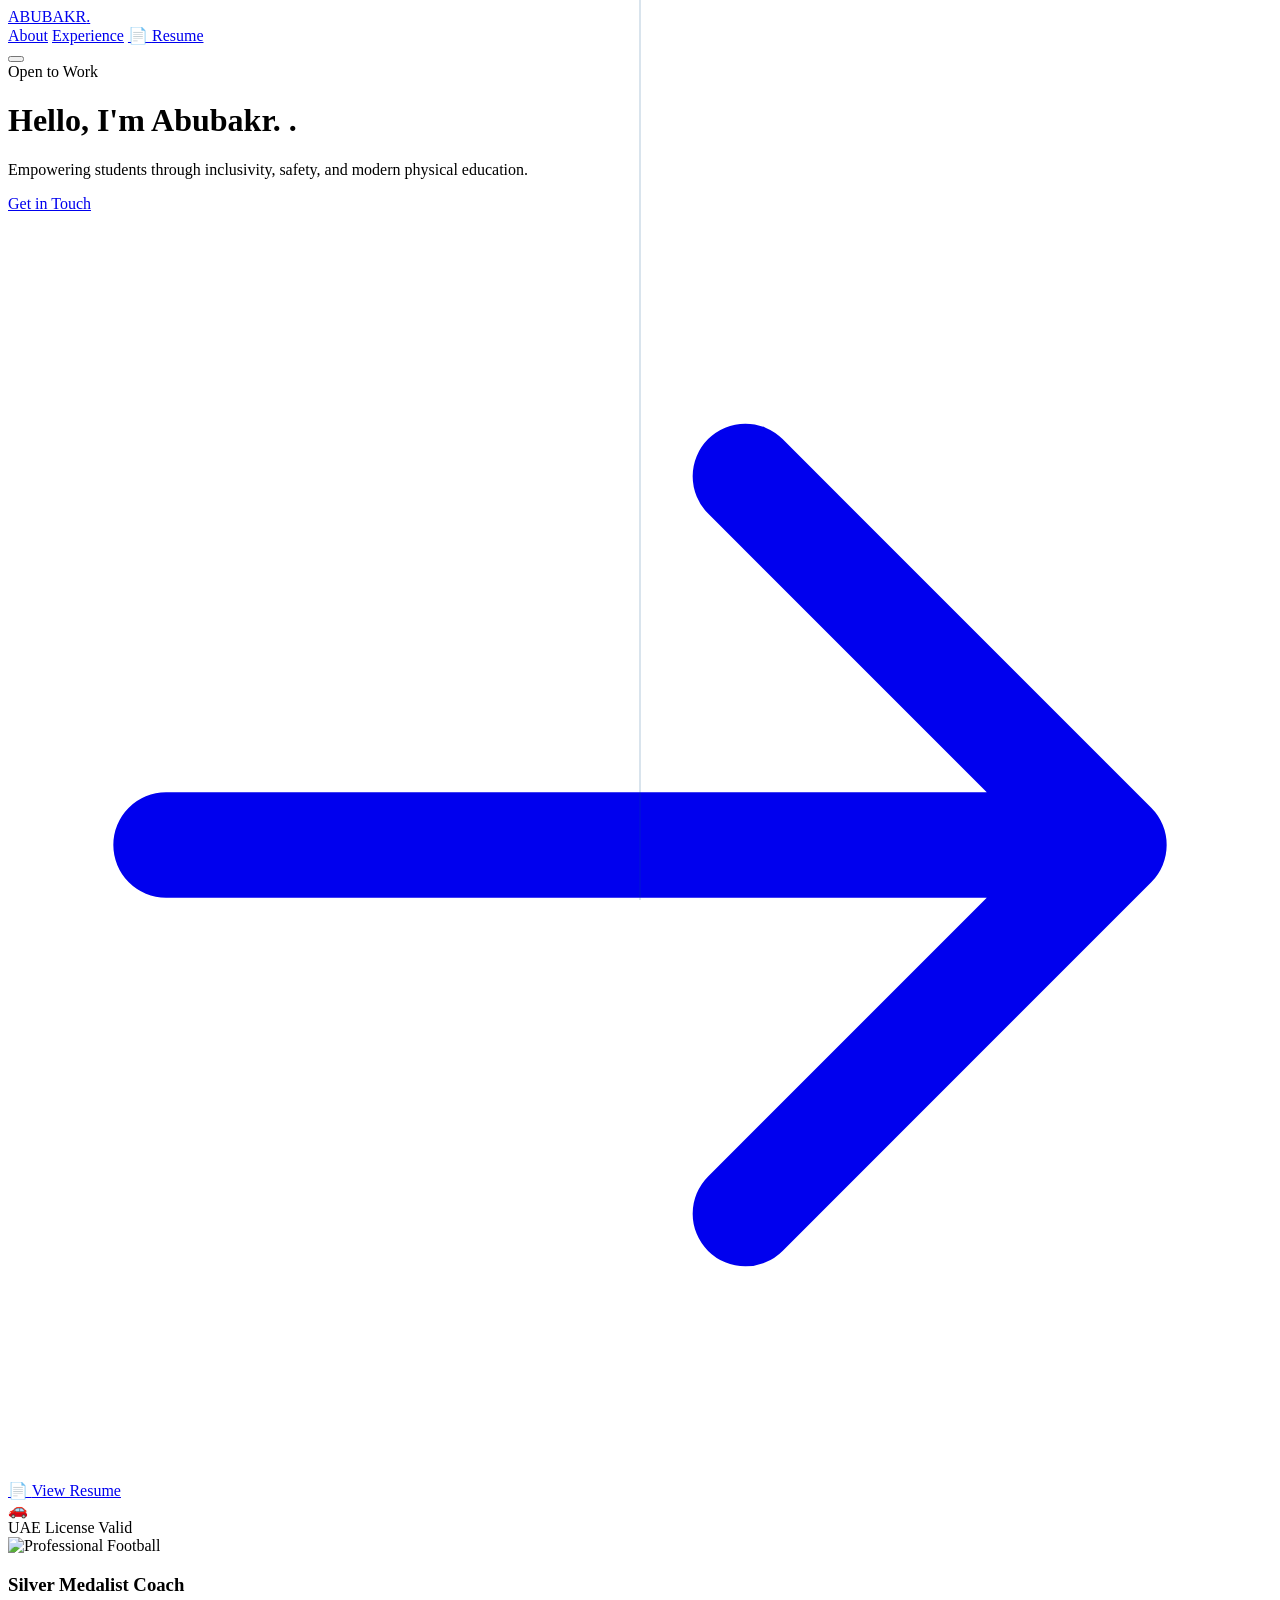
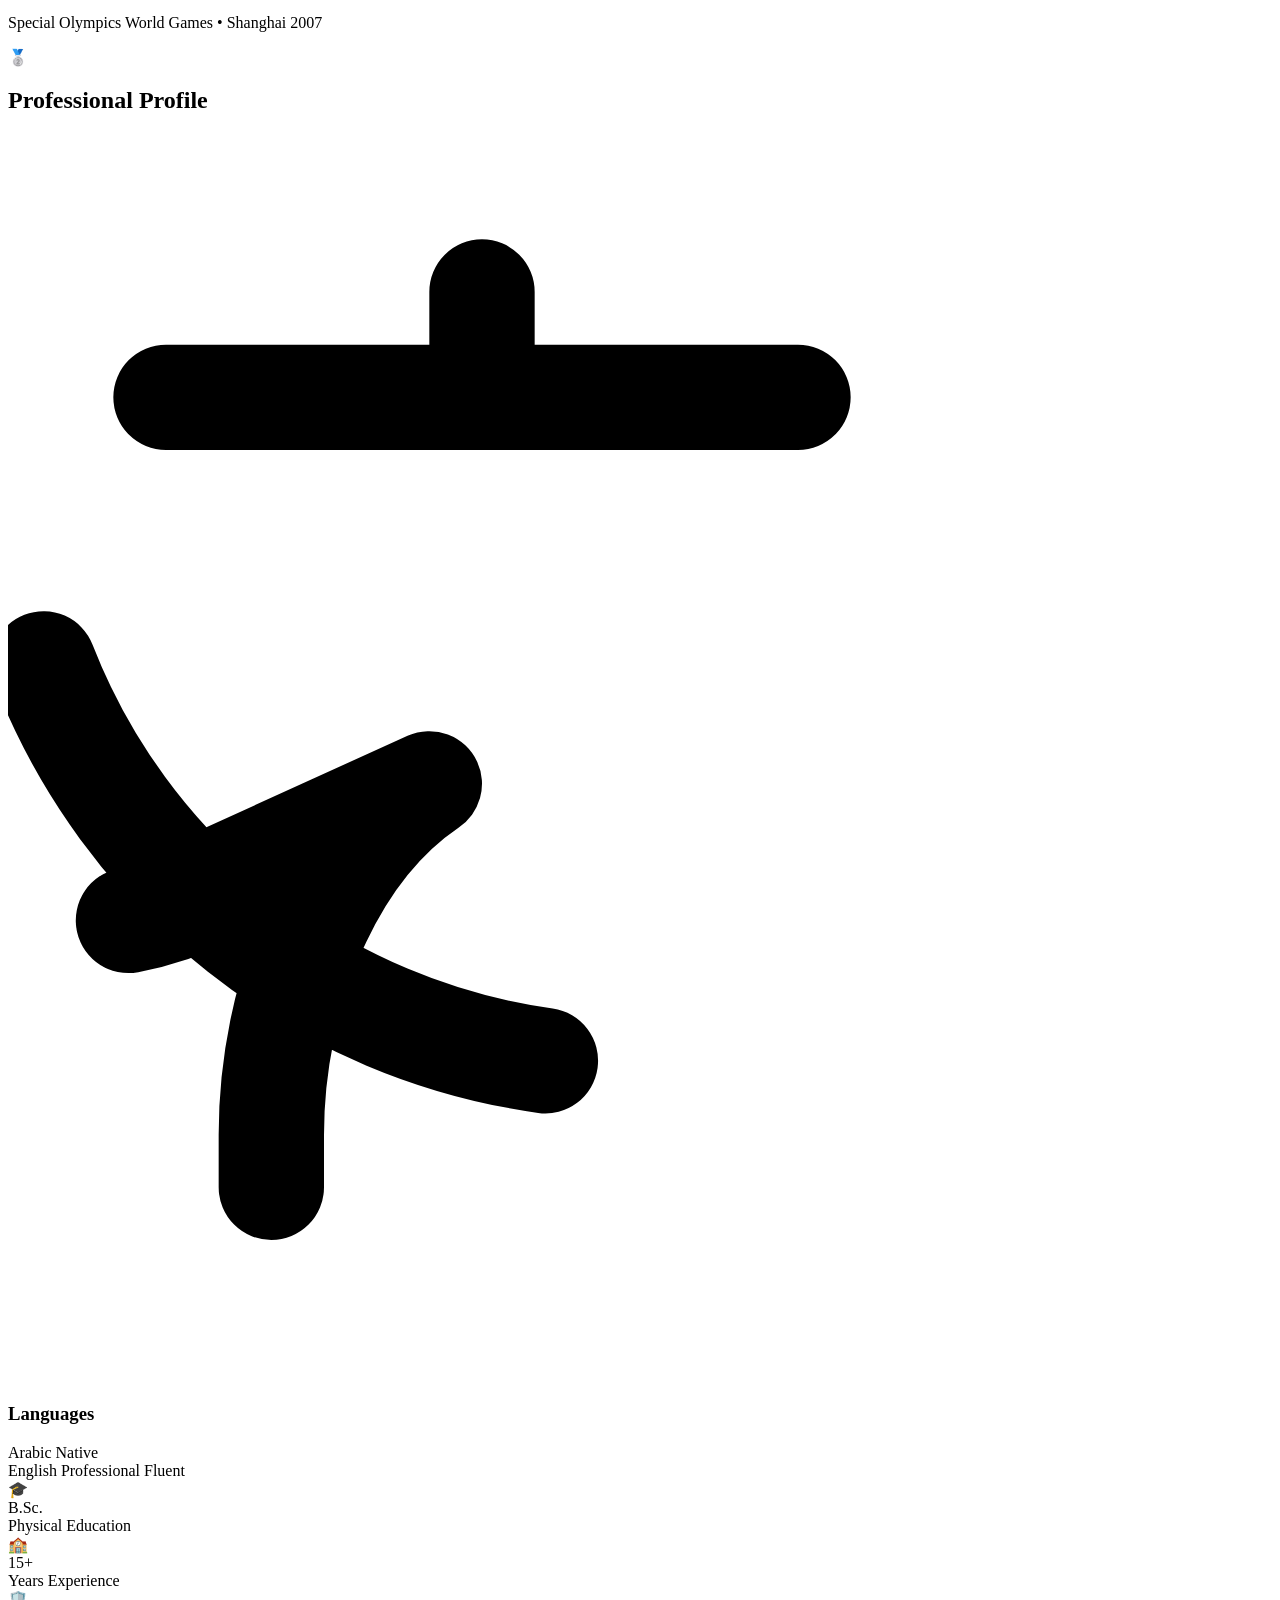
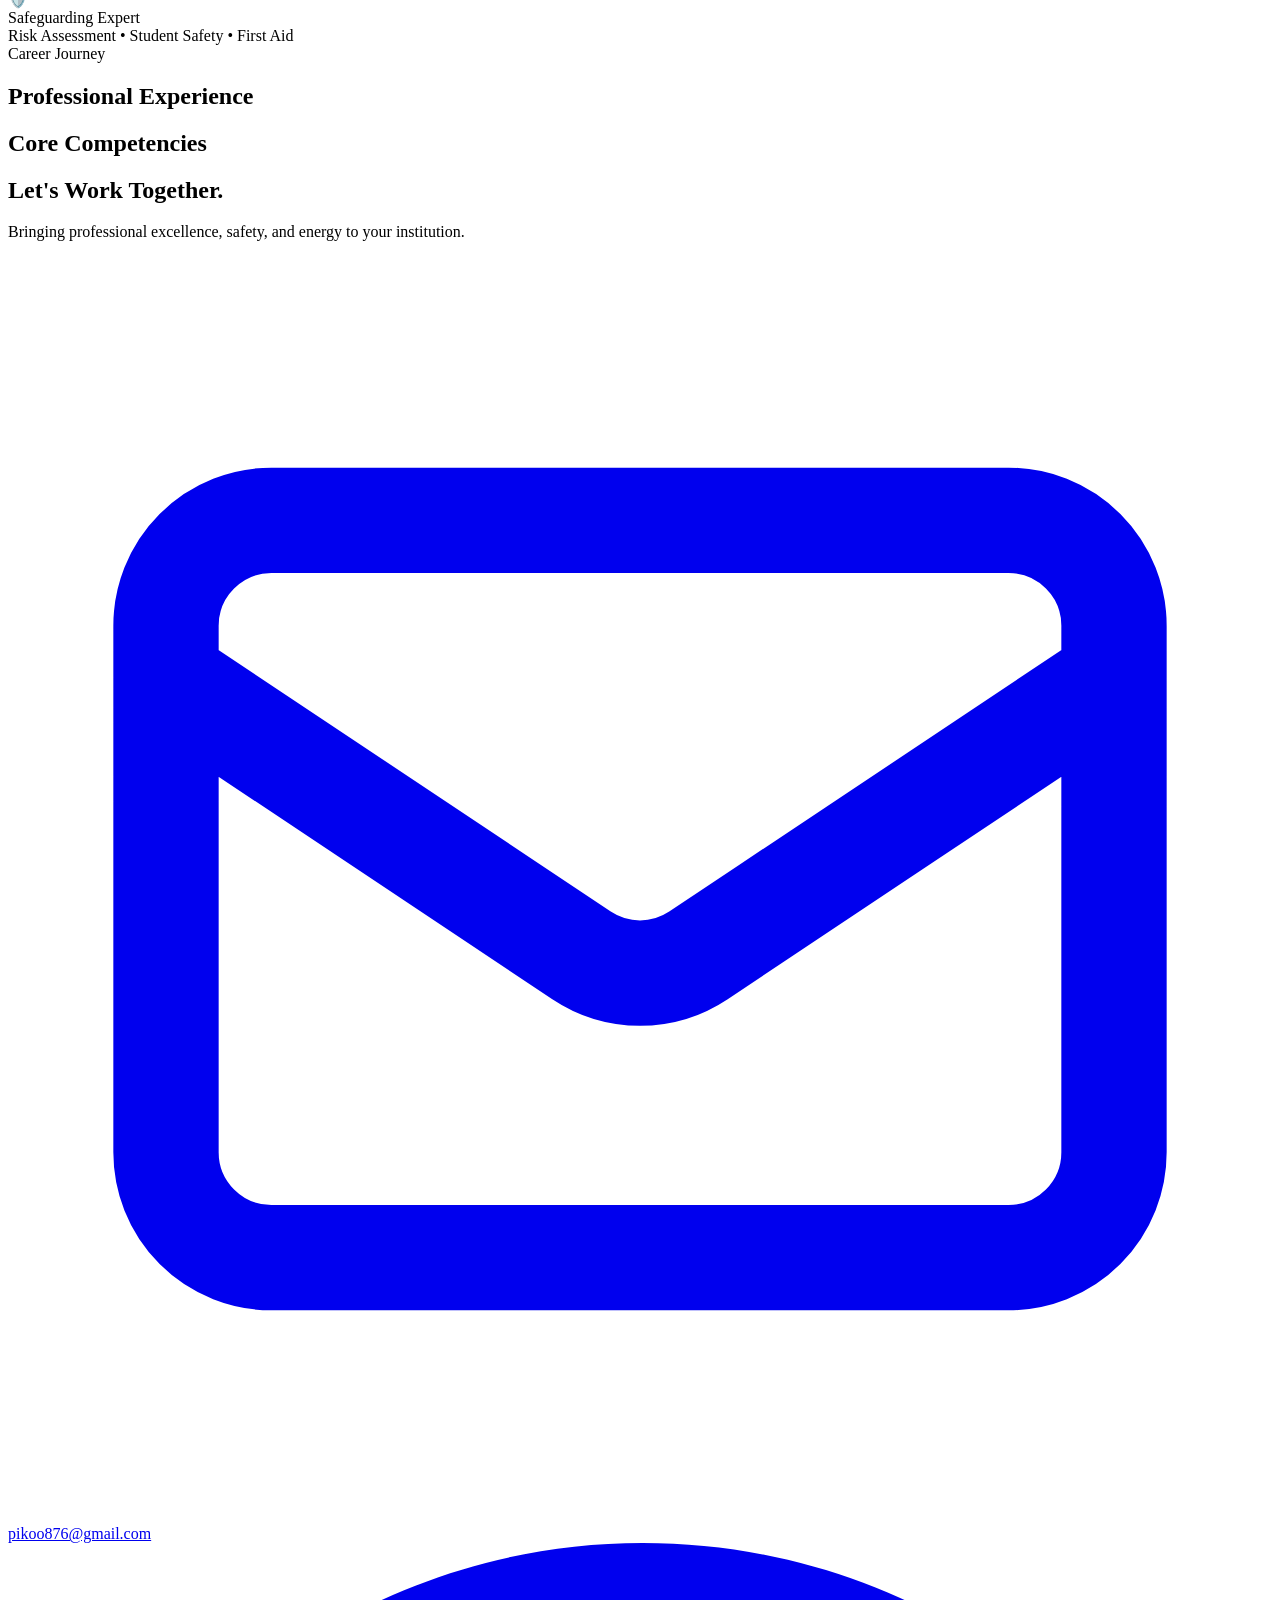
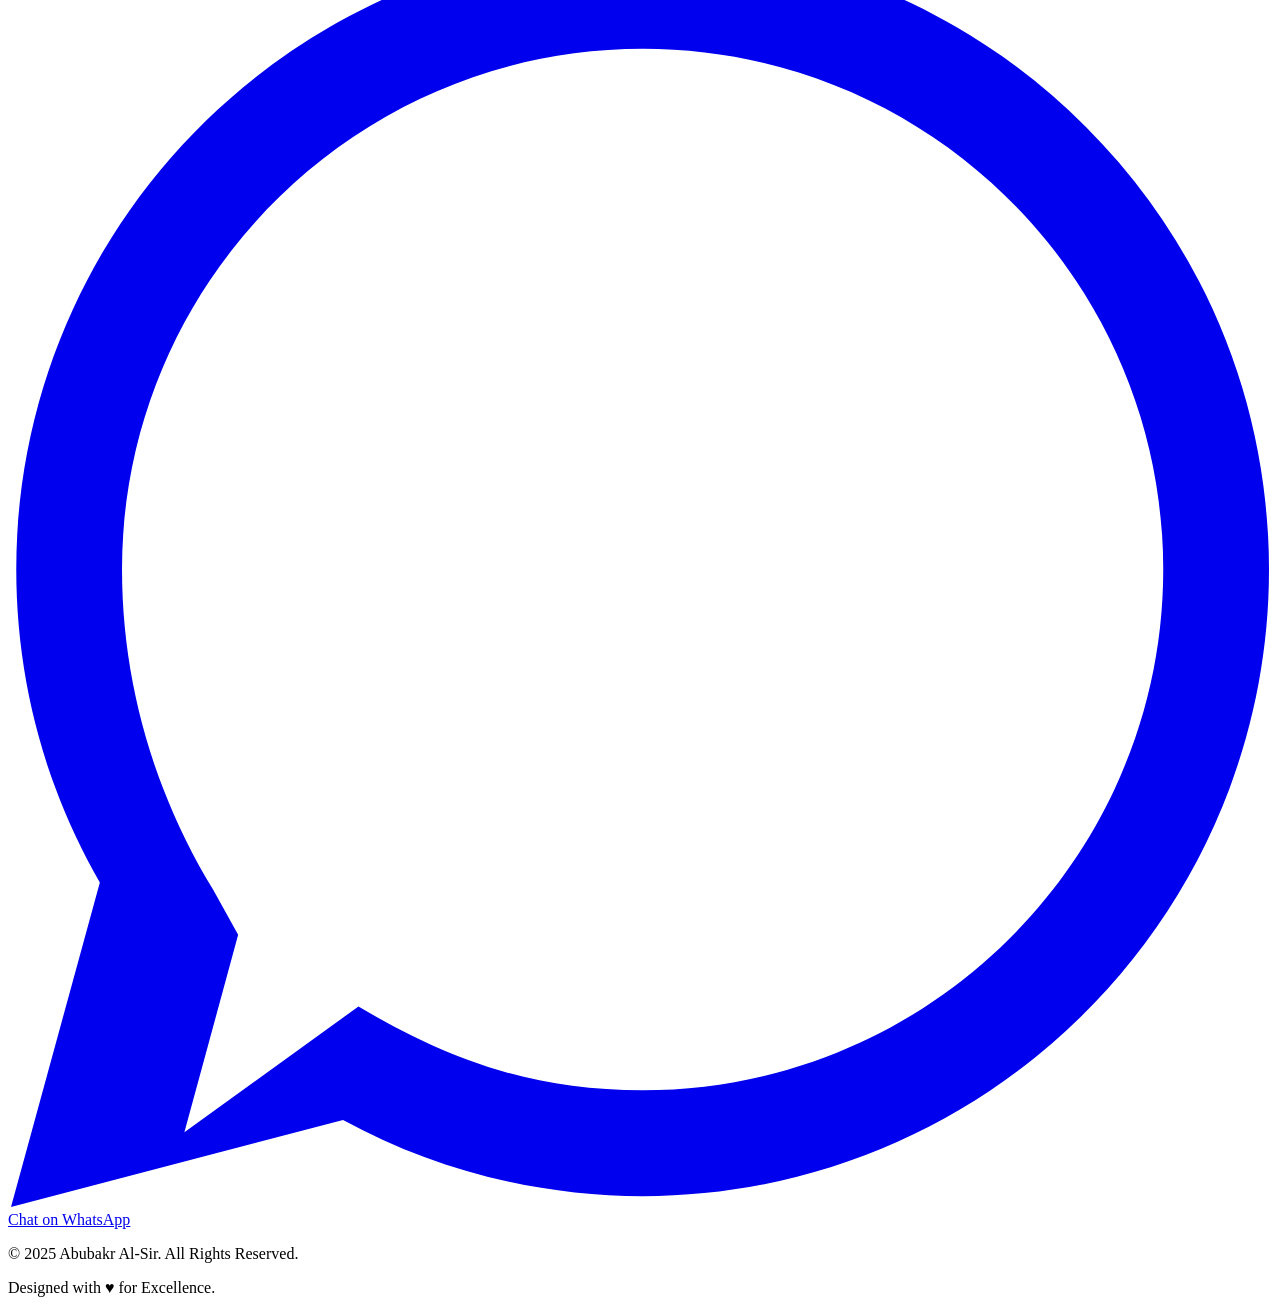
==== commit d17a26c0: "feat: add resume page and integrate links into main navigation and hero section" ====
--- a/index.html
+++ b/index.html
@@ -120,6 +120,11 @@
                     <a href="#experience"
                         class="hover:text-atomic-tangerine transition-colors relative after:content-[''] after:absolute after:w-full after:scale-x-0 after:h-0.5 after:bottom-0 after:left-0 after:bg-atomic-tangerine after:origin-bottom-right after:transition-transform after:duration-300 hover:after:scale-x-100 hover:after:origin-bottom-left"
                         x-text="t[lang].nav.experience">Experience</a>
+                    <a href="resume.html"
+                        class="hover:text-atomic-tangerine transition-colors text-baltic-blue font-bold flex items-center gap-1"
+                        target="_blank">
+                        📄 <span x-text="lang === 'en' ? 'Resume' : 'السيرة الذاتية'">Resume</span>
+                    </a>
                 </div>
                 <!-- Language Pill -->
                 <button @click="toggleLang()"
@@ -177,6 +182,11 @@
                             <path stroke-linecap="round" stroke-linejoin="round" stroke-width="2"
                                 d="M14 5l7 7m0 0l-7 7m7-7H3"></path>
                         </svg>
+                    </a>
+                    <a href="resume.html" target="_blank"
+                        class="px-8 py-4 bg-white text-dusk-blue font-bold rounded-xl shadow-md border border-neutral-200 hover:border-baltic-blue hover:text-baltic-blue transition-all duration-300 flex items-center gap-2">
+                        <span>📄</span>
+                        <span x-text="t[lang].hero.cta_work">View Resume</span>
                     </a>
                 </div>
 
@@ -463,7 +473,7 @@
                         role_desc: "Empowering students through inclusivity, safety, and modern physical education.",
                         badges: { license: "UAE Driving License" },
                         nav: { about: "About", experience: "Journey" },
-                        hero: { greeting: "Hello, I'm", cta_contact: "Get in Touch" },
+                        hero: { greeting: "Hello, I'm", cta_contact: "Get in Touch", cta_work: "View Resume" },
                         headings: {
                             profile: "Professional Profile",
                             experience: "Professional Experience",
@@ -523,7 +533,7 @@
                         role_desc: "تمكين الطلاب من خلال الشمولية، السلامة، والتعليم الرياضي الحديث.",
                         badges: { license: "رخصة قيادة إماراتية" },
                         nav: { about: "نبذة عني", experience: "الخبرة" },
-                        hero: { greeting: "مرحباً، أنا", cta_contact: "تواصل معي" },
+                        hero: { greeting: "مرحباً، أنا", cta_contact: "تواصل معي", cta_work: "السيرة الذاتية" },
                         headings: {
                             profile: "الملف الشخصي",
                             experience: "الخبرة العملية",
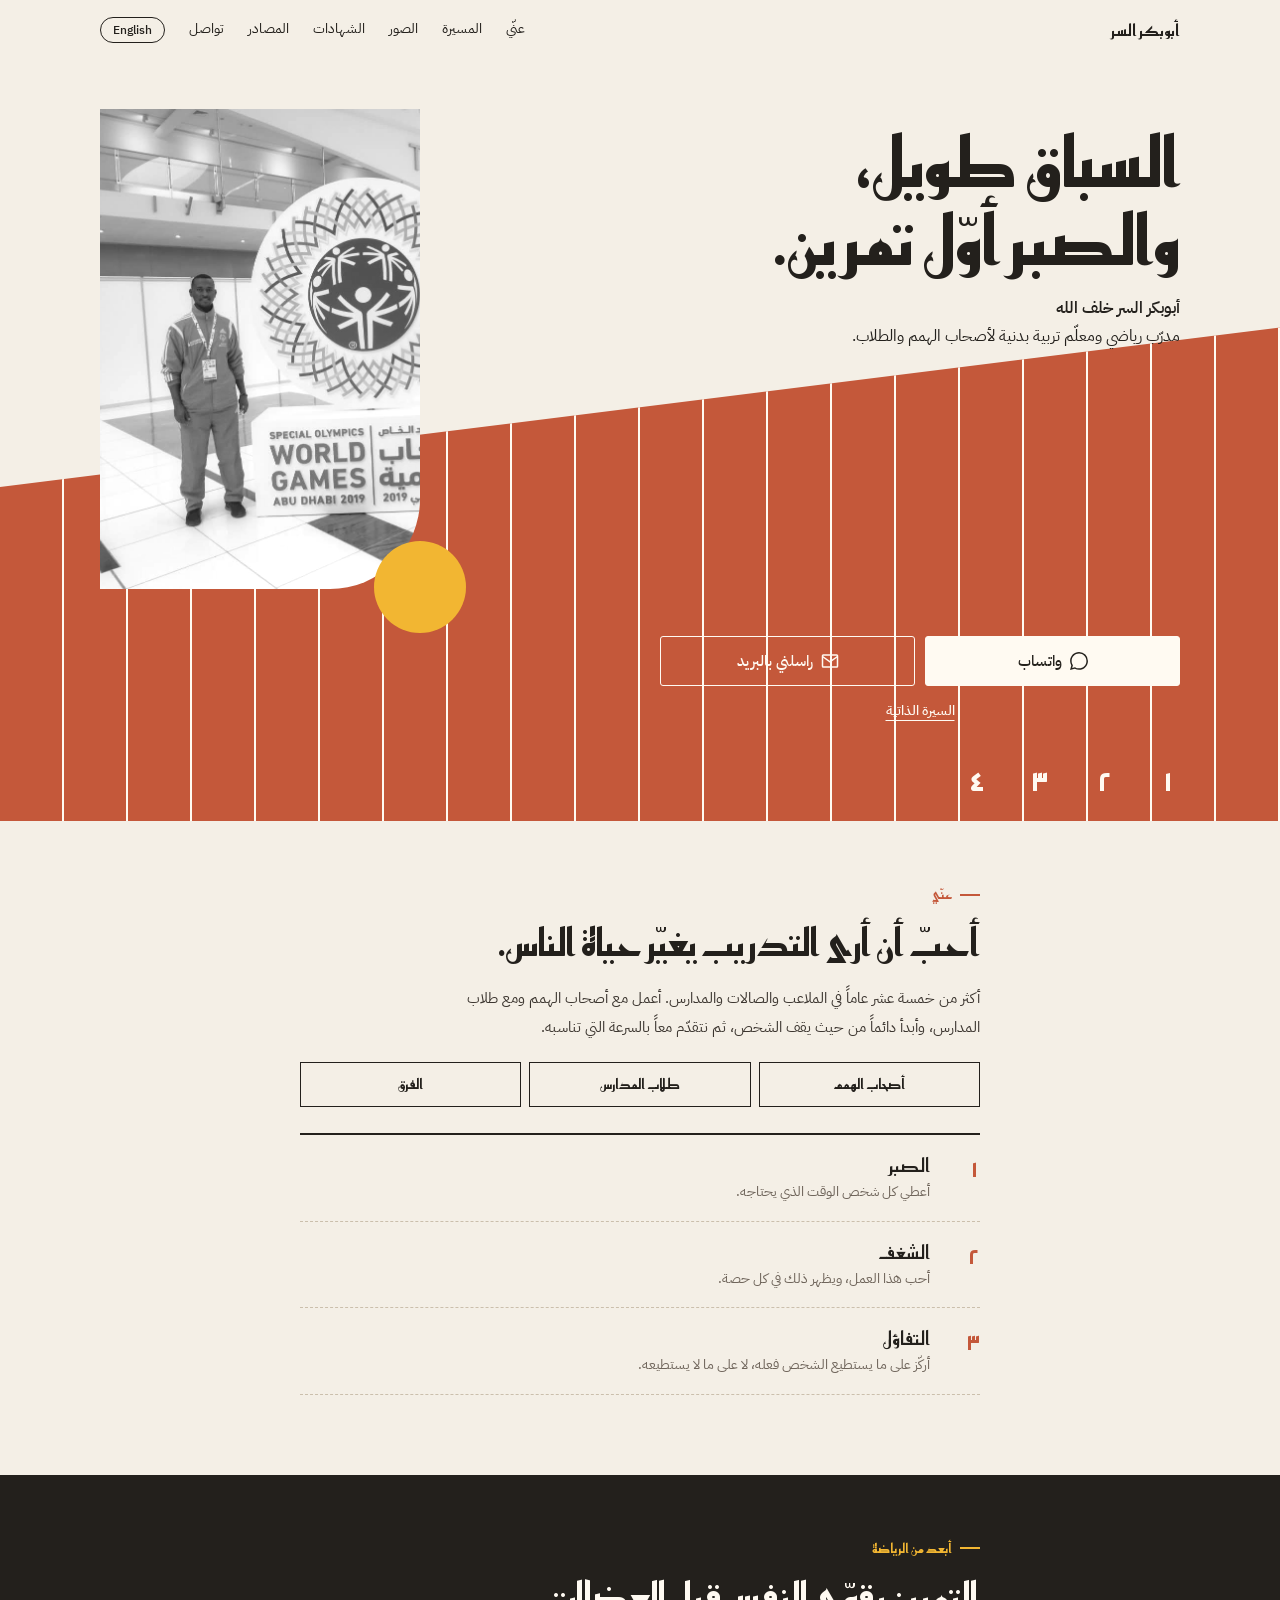
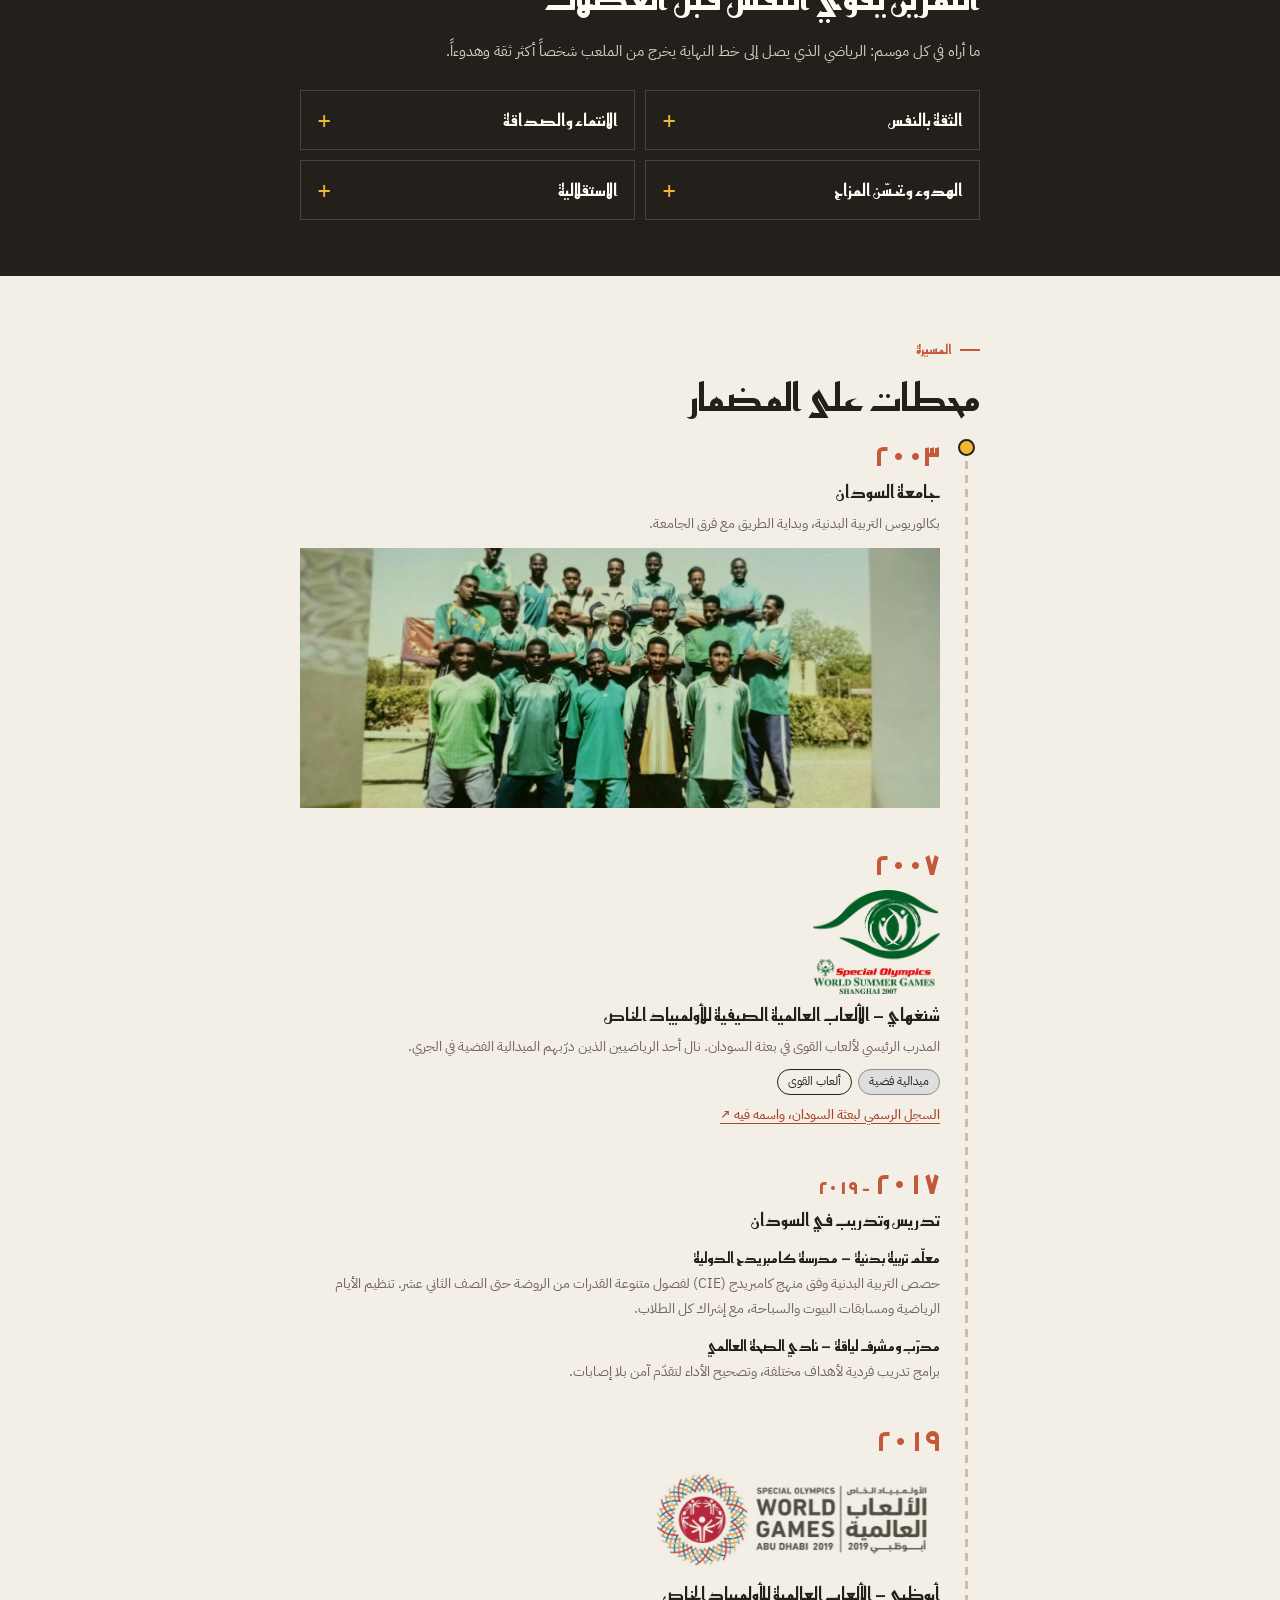
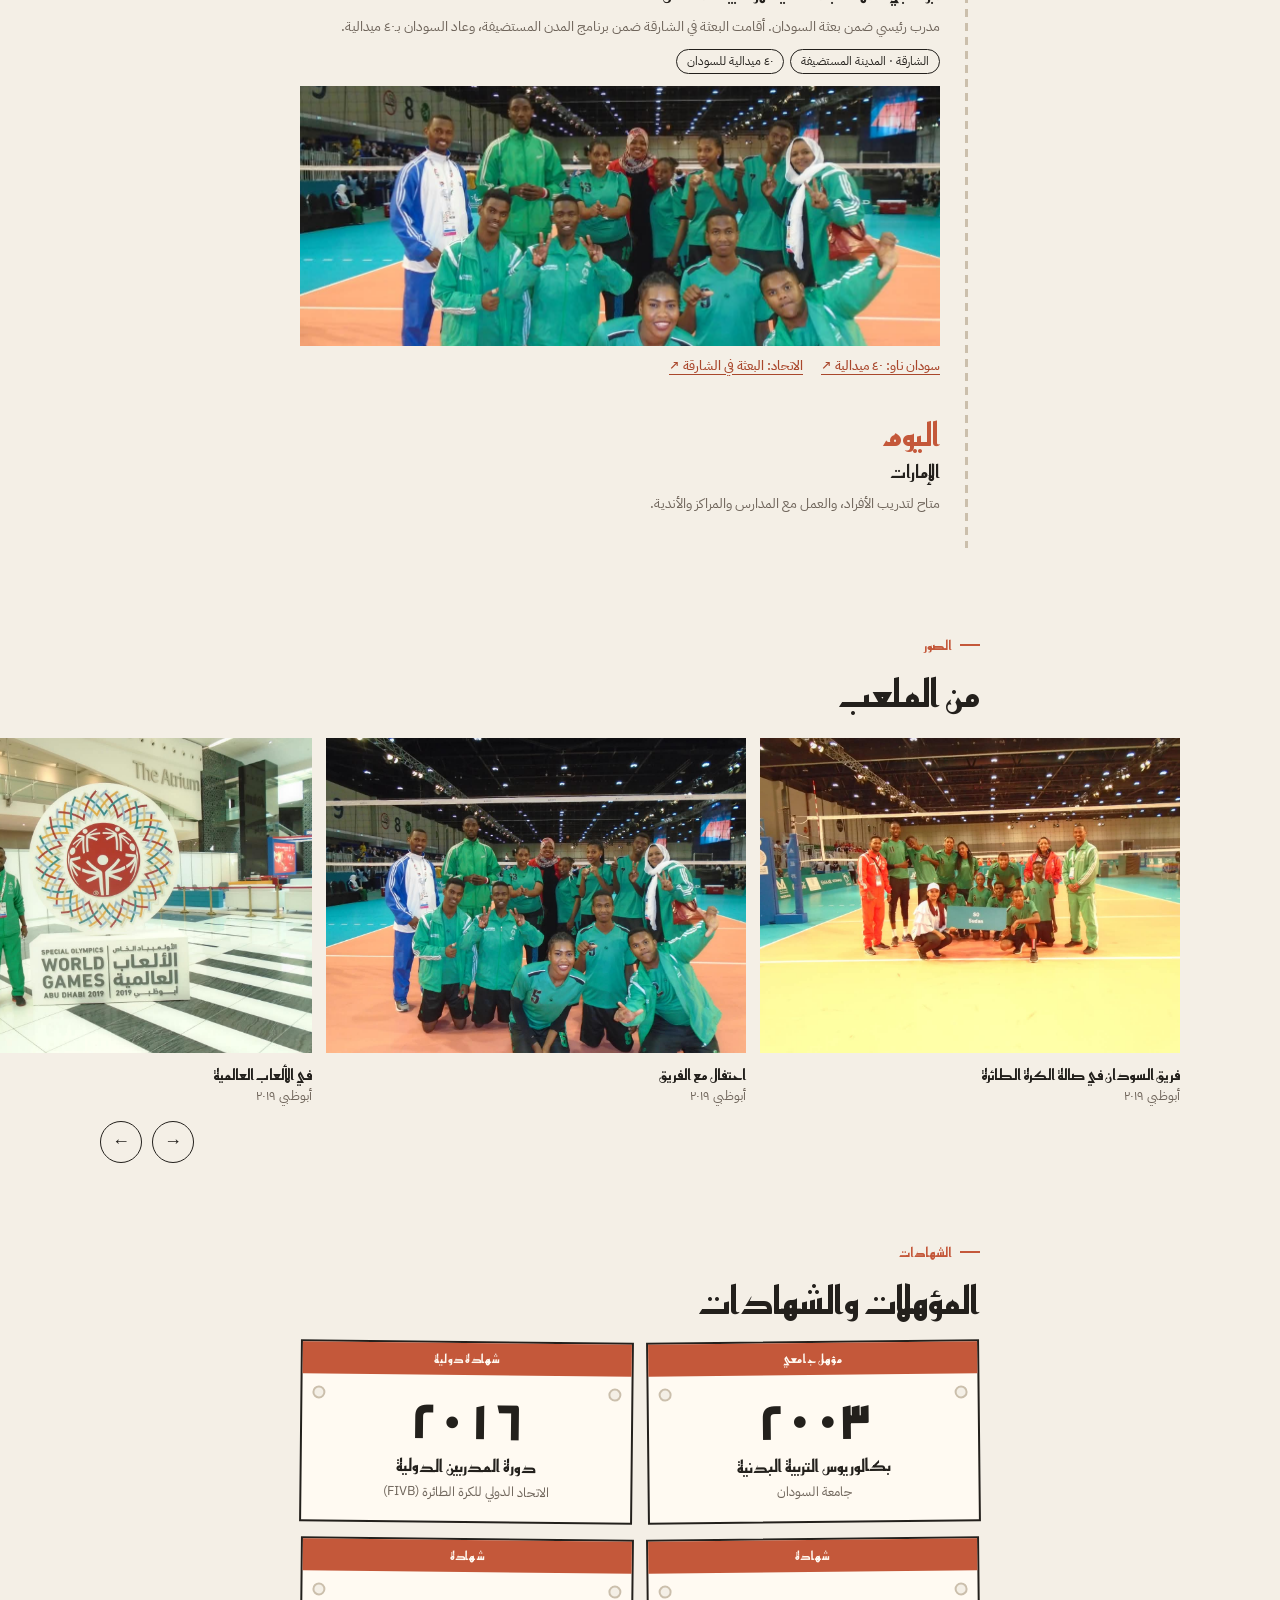
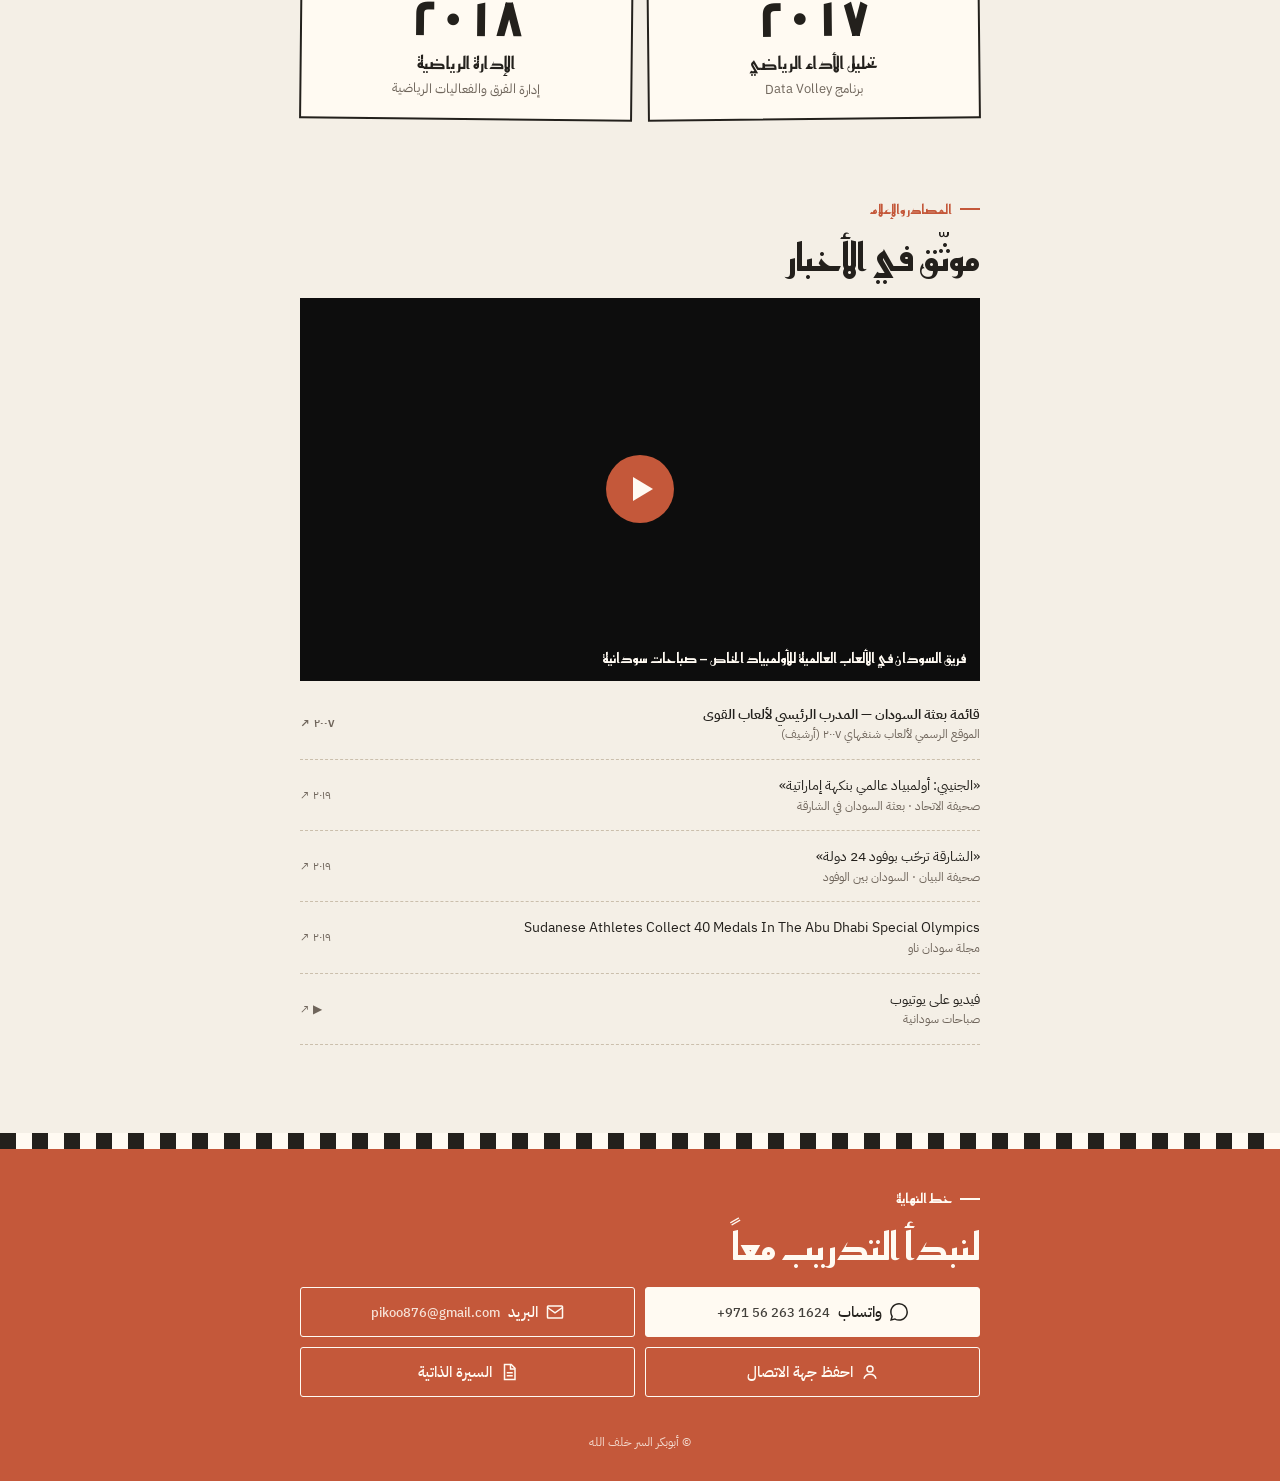
==== commit 8d2cac27: "Redesign site as an Arabic-first coaching portfolio Rebuild the site around Abubakr's work as a spor" ====
--- a/index.html
+++ b/index.html
@@ -1,595 +1,390 @@
 <!DOCTYPE html>
-<html lang="en" x-data="cvApp()" :dir="lang === 'ar' ? 'rtl' : 'ltr'" class="scroll-smooth">
-
+<html lang="ar" dir="rtl" class="no-js"
+      data-title-ar="أبوبكر السر خلف الله — مدرّب رياضي لأصحاب الهمم والطلاب"
+      data-title-en="Abubakr Al-Sir Khalaf-allah — Sports coach for people of determination and students">
 <head>
-    <meta charset="UTF-8">
-    <meta name="viewport" content="width=device-width, initial-scale=1.0">
-    <title x-text="t[lang].name + ' - ' + t[lang].role">Abubakr Al-Sir Khalaf-allah - PE Teacher</title>
-    <script src="https://cdn.tailwindcss.com"></script>
-    <script src="https://unpkg.com/alpinejs@3.x.x/dist/cdn.min.js" defer></script>
-    <link rel="preconnect" href="https://fonts.googleapis.com">
-    <link rel="preconnect" href="https://fonts.gstatic.com" crossorigin>
-    <link
-        href="https://fonts.googleapis.com/css2?family=Poppins:wght@300;400;600;800&family=Open+Sans:wght@400;500;600&family=Tajawal:wght@400;500;700;800&display=swap"
-        rel="stylesheet">
-
-    <script>
-        tailwind.config = {
-            theme: {
-                extend: {
-                    colors: {
-                        'dusk-blue': '#004e89',
-                        'baltic-blue': '#1a659e',
-                        'atomic-tangerine': '#ff6b35',
-                        'peach-glow': '#f7c59f',
-                        'beige-bg': '#efefd0',
-                    },
-                    fontFamily: {
-                        sans: ['"Open Sans"', 'sans-serif'],
-                        heading: ['Poppins', 'sans-serif'],
-                        arabic: ['Tajawal', 'sans-serif'],
-                    },
-                    animation: {
-                        'float': 'float 6s ease-in-out infinite',
-                        'pulse-slow': 'pulse 4s cubic-bezier(0.4, 0, 0.6, 1) infinite',
-                    },
-                    keyframes: {
-                        float: {
-                            '0%, 100%': { transform: 'translateY(0)' },
-                            '50%': { transform: 'translateY(-20px)' },
-                        }
-                    }
-                }
-            }
-        }
-    </script>
-    <style>
-        [x-cloak] {
-            display: none !important;
-        }
-
-        /* Font switching based on direction/lang */
-        html[dir="rtl"] body,
-        html[dir="rtl"] h1,
-        html[dir="rtl"] h2,
-        html[dir="rtl"] h3,
-        html[dir="rtl"] .font-heading {
-            font-family: 'Tajawal', sans-serif !important;
-        }
-
-        /* Modern Scroll Reveal */
-        .reveal {
-            opacity: 0;
-            transform: translateY(30px);
-            transition: all 1s cubic-bezier(0.2, 1, 0.3, 1);
-        }
-
-        .reveal.active {
-            opacity: 1;
-            transform: translateY(0);
-        }
-
-        .delay-100 {
-            transition-delay: 100ms;
-        }
-
-        .delay-200 {
-            transition-delay: 200ms;
-        }
-
-        .delay-300 {
-            transition-delay: 300ms;
-        }
-
-        /* Timeline Connector Line */
-        .timeline-line {
-            position: absolute;
-            left: 50%;
-            top: 0;
-            bottom: 0;
-            width: 2px;
-            background: rgba(0, 78, 137, 0.15);
-            /* dusk-blue/15 */
-            transform: translateX(-50%);
-        }
-
-        @media (max-width: 768px) {
-            .timeline-line {
-                left: 20px;
-            }
-        }
-    </style>
+  <meta charset="UTF-8">
+  <meta name="viewport" content="width=device-width, initial-scale=1">
+  <title>أبوبكر السر خلف الله — مدرّب رياضي لأصحاب الهمم والطلاب</title>
+  <meta name="description" content="مدرّب رياضي ومعلّم تربية بدنية لأصحاب الهمم والطلاب. المدرب الرئيسي لألعاب القوى في بعثة السودان، الأولمبياد الخاص شنغهاي ٢٠٠٧. Sports coach and PE teacher for people of determination and students.">
+  <meta property="og:title" content="أبوبكر السر خلف الله — Abubakr Al-Sir Khalaf-allah">
+  <meta property="og:description" content="مدرّب رياضي لأصحاب الهمم والطلاب · Sports coach for people of determination and students">
+  <meta property="og:type" content="profile">
+  <meta property="og:image" content="img/hero.jpg">
+  <meta name="theme-color" content="#f4efe6">
+  <link rel="icon" href="data:image/svg+xml,%3Csvg xmlns='http://www.w3.org/2000/svg' viewBox='0 0 32 32'%3E%3Crect width='32' height='32' fill='%23c4583a'/%3E%3Cpath d='M10 0v32M22 0v32' stroke='%23fffaf2' stroke-width='2'/%3E%3Ccircle cx='16' cy='17' r='7' fill='%23f2b632'/%3E%3C/svg%3E">
+  <link rel="preconnect" href="https://fonts.googleapis.com">
+  <link rel="preconnect" href="https://fonts.gstatic.com" crossorigin>
+  <link href="https://fonts.googleapis.com/css2?family=Reem+Kufi:wght@400;600;700&family=IBM+Plex+Sans+Arabic:wght@400;500;600&display=swap" rel="stylesheet">
+  <link rel="stylesheet" href="css/site.css?v=6">
+  <script src="js/lang.js?v=6"></script>
 </head>
-
-<body
-    class="bg-beige-bg text-dusk-blue font-sans antialiased overflow-x-hidden selection:bg-atomic-tangerine selection:text-white">
-
-    <!-- Navigation -->
-    <nav
-        class="fixed w-full z-50 transition-all duration-300 bg-white/80 backdrop-blur-lg shadow-sm py-4 border-b border-white/20">
-        <div class="container mx-auto px-6 flex justify-between items-center">
-            <a href="#" class="font-heading font-black text-2xl tracking-tight text-dusk-blue group">
-                ABUBAKR<span class="text-atomic-tangerine group-hover:animate-pulse">.</span>
-            </a>
-
-            <div class="flex items-center gap-4">
-                <div class="hidden md:flex gap-8 font-semibold text-sm tracking-wide">
-                    <a href="#about"
-                        class="hover:text-atomic-tangerine transition-colors relative after:content-[''] after:absolute after:w-full after:scale-x-0 after:h-0.5 after:bottom-0 after:left-0 after:bg-atomic-tangerine after:origin-bottom-right after:transition-transform after:duration-300 hover:after:scale-x-100 hover:after:origin-bottom-left"
-                        x-text="t[lang].nav.about">About</a>
-                    <a href="#experience"
-                        class="hover:text-atomic-tangerine transition-colors relative after:content-[''] after:absolute after:w-full after:scale-x-0 after:h-0.5 after:bottom-0 after:left-0 after:bg-atomic-tangerine after:origin-bottom-right after:transition-transform after:duration-300 hover:after:scale-x-100 hover:after:origin-bottom-left"
-                        x-text="t[lang].nav.experience">Experience</a>
-                    <a href="resume.html"
-                        class="hover:text-atomic-tangerine transition-colors text-baltic-blue font-bold flex items-center gap-1"
-                        target="_blank">
-                        📄 <span x-text="lang === 'en' ? 'Resume' : 'السيرة الذاتية'">Resume</span>
-                    </a>
-                </div>
-                <!-- Language Pill -->
-                <button @click="toggleLang()"
-                    class="relative overflow-hidden group flex items-center justify-center gap-2 px-5 py-2 rounded-full bg-dusk-blue text-white text-sm font-bold shadow-md hover:shadow-lg hover:shadow-atomic-tangerine/30 transition-all duration-300">
-                    <div
-                        class="absolute inset-0 w-full h-full bg-atomic-tangerine scale-x-0 group-hover:scale-x-100 transition-transform duration-300 origin-left">
-                    </div>
-                    <span class="relative z-10 flex items-center gap-2">
-                        <span x-text="lang === 'en' ? 'العربية' : 'English'"></span>
-                    </span>
-                </button>
-            </div>
+<body>
+
+<!-- ============ TOP BAR ============ -->
+<header class="bar">
+  <div class="in">
+    <a class="brand" href="#top"><span data-l="ar">أبوبكر السر</span><span data-l="en">Abubakr Al-Sir</span></a>
+    <div class="end">
+      <nav class="nav">
+        <a href="#about"><span data-l="ar">عنّي</span><span data-l="en">About</span></a>
+        <a href="#journey"><span data-l="ar">المسيرة</span><span data-l="en">Journey</span></a>
+        <a href="#photos"><span data-l="ar">الصور</span><span data-l="en">Photos</span></a>
+        <a href="#certificates"><span data-l="ar">الشهادات</span><span data-l="en">Certificates</span></a>
+        <a href="#press"><span data-l="ar">المصادر</span><span data-l="en">Press</span></a>
+        <a href="#contact"><span data-l="ar">تواصل</span><span data-l="en">Contact</span></a>
+      </nav>
+      <button class="lang" type="button" data-lang-toggle><span data-l="ar">English</span><span data-l="en">العربية</span></button>
+    </div>
+  </div>
+</header>
+
+<main id="top">
+
+<!-- ============ HERO ============ -->
+<div class="hero">
+  <div class="track" aria-hidden="true"></div>
+  <div class="lnums" aria-hidden="true">
+    <span><span data-l="ar">١</span><span data-l="en">1</span></span>
+    <span><span data-l="ar">٢</span><span data-l="en">2</span></span>
+    <span><span data-l="ar">٣</span><span data-l="en">3</span></span>
+    <span><span data-l="ar">٤</span><span data-l="en">4</span></span>
+  </div>
+  <div class="portrait">
+    <img src="img/hero.jpg" width="1288" height="966"
+         alt="أبوبكر السر بجانب شعار الألعاب العالمية للأولمبياد الخاص أبوظبي ٢٠١٩"
+         data-ar-alt="أبوبكر السر بجانب شعار الألعاب العالمية للأولمبياد الخاص أبوظبي ٢٠١٩"
+         data-en-alt="Abubakr Al-Sir beside the Special Olympics World Games Abu Dhabi 2019 logo">
+    <div class="sun" aria-hidden="true"></div>
+  </div>
+  <div class="htxt">
+    <h1>
+      <span data-l="ar">السباق طويل،<br>والصبر أوّل تمرين.</span>
+      <span data-l="en">The race is long.<br>Patience is the first drill.</span>
+    </h1>
+    <p class="sub">
+      <b><span data-l="ar">أبوبكر السر خلف الله</span><span data-l="en">Abubakr Al-Sir Khalaf-allah</span></b>
+      <span data-l="ar">مدرّب رياضي ومعلّم تربية بدنية لأصحاب الهمم والطلاب.</span>
+      <span data-l="en">Sports coach and PE teacher for people of determination and students.</span>
+    </p>
+  </div>
+  <div class="cta">
+    <a class="btn solid" href="https://wa.me/971562631624" target="_blank" rel="noopener">
+      <svg viewBox="0 0 24 24" fill="currentColor" aria-hidden="true"><path d="M.057 24l1.687-6.163a11.867 11.867 0 01-1.587-5.946C.16 5.335 5.495 0 12.05 0a11.817 11.817 0 018.413 3.488 11.824 11.824 0 013.48 8.414c-.003 6.557-5.338 11.892-11.893 11.892a11.9 11.9 0 01-5.688-1.448L.057 24zm6.597-3.807c1.676.995 3.276 1.591 5.392 1.592 5.448 0 9.886-4.434 9.889-9.885.002-5.462-4.415-9.89-9.881-9.892-5.452 0-9.887 4.434-9.889 9.884-.001 2.225.651 3.891 1.746 5.634l-.999 3.648 3.742-.981z"/></svg>
+      <span data-l="ar">واتساب</span><span data-l="en">WhatsApp</span>
+    </a>
+    <a class="btn" href="mailto:pikoo876@gmail.com">
+      <svg viewBox="0 0 24 24" fill="none" stroke="currentColor" stroke-width="2" aria-hidden="true"><rect x="2" y="4" width="20" height="16" rx="1"/><path d="M2 6l10 7 10-7"/></svg>
+      <span data-l="ar">راسلني بالبريد</span><span data-l="en">Email me</span>
+    </a>
+    <a class="btn text" href="resume.html" data-lang-link><span data-l="ar">السيرة الذاتية</span><span data-l="en">View resume</span></a>
+  </div>
+</div>
+
+<!-- ============ ABOUT ============ -->
+<section id="about" class="reveal">
+  <div class="wrap">
+    <div class="kick"><span data-l="ar">عنّي</span><span data-l="en">About me</span></div>
+    <h2>
+      <span data-l="ar">أحبّ أن أرى التدريب يغيّر حياة الناس.</span>
+      <span data-l="en">I love seeing coaching change people's lives.</span>
+    </h2>
+    <p class="body">
+      <span data-l="ar">أكثر من خمسة عشر عاماً في الملاعب والصالات والمدارس. أعمل مع أصحاب الهمم ومع طلاب المدارس، وأبدأ دائماً من حيث يقف الشخص، ثم نتقدّم معاً بالسرعة التي تناسبه.</span>
+      <span data-l="en">More than fifteen years on tracks, courts and in schools. I work with people of determination and with school students. I always start where the person is, then we move forward together at the pace that suits them.</span>
+    </p>
+    <div class="who">
+      <span><span data-l="ar">أصحاب الهمم</span><span data-l="en">People of determination</span></span>
+      <span><span data-l="ar">طلاب المدارس</span><span data-l="en">School students</span></span>
+      <span><span data-l="ar">الفرق</span><span data-l="en">Teams</span></span>
+    </div>
+    <div class="vals">
+      <div class="val">
+        <span class="n"><span data-l="ar">١</span><span data-l="en">1</span></span>
+        <div><h3><span data-l="ar">الصبر</span><span data-l="en">Patience</span></h3>
+          <p><span data-l="ar">أعطي كل شخص الوقت الذي يحتاجه.</span><span data-l="en">I give every person the time they need.</span></p></div>
+      </div>
+      <div class="val">
+        <span class="n"><span data-l="ar">٢</span><span data-l="en">2</span></span>
+        <div><h3><span data-l="ar">الشغف</span><span data-l="en">Passion</span></h3>
+          <p><span data-l="ar">أحب هذا العمل، ويظهر ذلك في كل حصة.</span><span data-l="en">I love this work, and it shows in every session.</span></p></div>
+      </div>
+      <div class="val">
+        <span class="n"><span data-l="ar">٣</span><span data-l="en">3</span></span>
+        <div><h3><span data-l="ar">التفاؤل</span><span data-l="en">Optimism</span></h3>
+          <p><span data-l="ar">أركّز على ما يستطيع الشخص فعله، لا على ما لا يستطيعه.</span><span data-l="en">I focus on what a person can do, not on what they can't.</span></p></div>
+      </div>
+    </div>
+  </div>
+</section>
+
+<!-- ============ BEYOND SPORT ============ -->
+<div class="mind" id="mind">
+  <div class="wrap reveal">
+    <div class="kick"><span data-l="ar">أبعد من الرياضة</span><span data-l="en">Beyond sport</span></div>
+    <h2>
+      <span data-l="ar">التمرين يقوّي النفس قبل العضلات</span>
+      <span data-l="en">Training builds the mind before the muscles</span>
+    </h2>
+    <p class="body">
+      <span data-l="ar">ما أراه في كل موسم: الرياضي الذي يصل إلى خط النهاية يخرج من الملعب شخصاً أكثر ثقة وهدوءاً.</span>
+      <span data-l="en">What I see every season: an athlete who reaches the finish line leaves the field more confident and more settled.</span>
+    </p>
+    <div class="gains">
+      <details>
+        <summary><span data-l="ar">الثقة بالنفس</span><span data-l="en">Confidence</span></summary>
+        <p><span data-l="ar">كل إنجاز صغير، كأول قفزة أو أول لفّة كاملة، يبني إيماناً بأن «أنا أستطيع».</span>
+           <span data-l="en">Every small win, a first jump or a first full lap, builds the belief that "I can".</span></p>
+      </details>
+      <details>
+        <summary><span data-l="ar">الانتماء والصداقة</span><span data-l="en">Belonging and friendship</span></summary>
+        <p><span data-l="ar">الفريق يعطي مكاناً ودوراً وأصدقاء، وهذا مهم خاصة لمن يشعر بالعزلة.</span>
+           <span data-l="en">A team gives a place, a role and friends. That matters most for anyone who feels alone.</span></p>
+      </details>
+      <details>
+        <summary><span data-l="ar">الهدوء وتحسّن المزاج</span><span data-l="en">Calm and a better mood</span></summary>
+        <p><span data-l="ar">الحركة المنتظمة تخفّف التوتر والقلق، وتحسّن النوم والتركيز.</span>
+           <span data-l="en">Regular movement eases stress and anxiety, and helps sleep and focus.</span></p>
+      </details>
+      <details>
+        <summary><span data-l="ar">الاستقلالية</span><span data-l="en">Independence</span></summary>
+        <p><span data-l="ar">الالتزام بالتمرين والتعليمات ينتقل إلى الحياة اليومية: في البيت والمدرسة والعمل.</span>
+           <span data-l="en">Keeping to a routine and following instructions carries over into daily life: at home, at school and at work.</span></p>
+      </details>
+    </div>
+  </div>
+</div>
+
+<!-- ============ JOURNEY ============ -->
+<section id="journey">
+  <div class="wrap">
+    <div class="kick"><span data-l="ar">المسيرة</span><span data-l="en">Journey</span></div>
+    <h2><span data-l="ar">محطات على المضمار</span><span data-l="en">Milestones on the track</span></h2>
+
+    <div class="lane" id="lane">
+      <div class="rail" aria-hidden="true"></div><div class="fill" aria-hidden="true"></div><div class="runner" aria-hidden="true"></div>
+
+      <article class="stop reveal">
+        <div class="yr"><span data-l="ar">٢٠٠٣</span><span data-l="en">2003</span></div>
+        <h3><span data-l="ar">جامعة السودان</span><span data-l="en">Sudan University</span></h3>
+        <p><span data-l="ar">بكالوريوس التربية البدنية، وبداية الطريق مع فرق الجامعة.</span>
+           <span data-l="en">Bachelor's degree in Physical Education, and the start of the road with the university teams.</span></p>
+        <img class="shot" src="img/g/sudan-university.jpg" width="1600" height="702" loading="lazy"
+             alt="فريق جامعة السودان" data-ar-alt="فريق جامعة السودان" data-en-alt="Sudan University team">
+      </article>
+
+      <article class="stop reveal">
+        <div class="yr"><span data-l="ar">٢٠٠٧</span><span data-l="en">2007</span></div>
+        <img class="logo l07" src="img/logo-2007.png" width="263" height="216" loading="lazy" alt="Special Olympics World Summer Games Shanghai 2007">
+        <h3><span data-l="ar">شنغهاي — الألعاب العالمية الصيفية للأولمبياد الخاص</span>
+            <span data-l="en">Shanghai — Special Olympics World Summer Games</span></h3>
+        <p><span data-l="ar">المدرب الرئيسي لألعاب القوى في بعثة السودان. نال أحد الرياضيين الذين درّبهم الميدالية الفضية في الجري.</span>
+           <span data-l="en">Head coach for athletics in Sudan's team. One of the athletes he trained won a silver medal in running.</span></p>
+        <div class="badges">
+          <span class="badge silver"><span data-l="ar">ميدالية فضية</span><span data-l="en">Silver medal</span></span>
+          <span class="badge"><span data-l="ar">ألعاب القوى</span><span data-l="en">Athletics</span></span>
         </div>
-    </nav>
-
-    <!-- Hero Section -->
-    <header class="relative min-h-[90vh] flex items-center pt-20">
-        <!-- Liquid Background Shapes -->
-        <div
-            class="absolute top-0 right-0 w-2/3 h-full bg-gradient-to-l from-white/40 to-transparent skew-x-12 pointer-events-none">
+        <a class="src" href="https://web.archive.org/web/20071215132802/http://www.2007specialolympics.com/webenglish/games/cjfb/G0YCU1TL9JQWDBZ4.html" target="_blank" rel="noopener">
+          <span data-l="ar">السجل الرسمي لبعثة السودان، واسمه فيه</span><span data-l="en">Official Sudan team list, with his name</span></a>
+      </article>
+
+      <article class="stop reveal">
+        <div class="yr"><span data-l="ar">٢٠١٧ <small>– ٢٠١٩</small></span><span data-l="en">2017 <small>– 2019</small></span></div>
+        <h3><span data-l="ar">تدريس وتدريب في السودان</span><span data-l="en">Teaching and coaching in Sudan</span></h3>
+        <h4><span data-l="ar">معلّم تربية بدنية — مدرسة كامبريدج الدولية</span><span data-l="en">PE teacher — Cambridge International School</span></h4>
+        <p><span data-l="ar">حصص التربية البدنية وفق منهج كامبريدج (CIE) لفصول متنوعة القدرات من الروضة حتى الصف الثاني عشر. تنظيم الأيام الرياضية ومسابقات البيوت والسباحة، مع إشراك كل الطلاب.</span>
+           <span data-l="en">PE lessons on the Cambridge (CIE) curriculum for mixed-ability classes from KG to Grade 12. Organised sports days, inter-house competitions and swimming galas, with every student included.</span></p>
+        <h4><span data-l="ar">مدرّب ومشرف لياقة — نادي الصحة العالمي</span><span data-l="en">Trainer and fitness supervisor — World Health Sports Club</span></h4>
+        <p><span data-l="ar">برامج تدريب فردية لأهداف مختلفة، وتصحيح الأداء لتقدّم آمن بلا إصابات.</span>
+           <span data-l="en">Individual training programmes for different goals, and form correction for safe progress without injury.</span></p>
+      </article>
+
+      <article class="stop reveal">
+        <div class="yr"><span data-l="ar">٢٠١٩</span><span data-l="en">2019</span></div>
+        <img class="logo l19" src="img/logo-2019.jpg" width="700" height="250" loading="lazy" alt="Special Olympics World Games Abu Dhabi 2019">
+        <h3><span data-l="ar">أبوظبي — الألعاب العالمية للأولمبياد الخاص</span>
+            <span data-l="en">Abu Dhabi — Special Olympics World Games</span></h3>
+        <p><span data-l="ar">مدرب رئيسي ضمن بعثة السودان. أقامت البعثة في الشارقة ضمن برنامج المدن المستضيفة، وعاد السودان بـ٤٠ ميدالية.</span>
+           <span data-l="en">Principal coach with Sudan's team. The team stayed in Sharjah as part of the Host Town programme, and Sudan came home with 40 medals.</span></p>
+        <div class="badges">
+          <span class="badge"><span data-l="ar">الشارقة · المدينة المستضيفة</span><span data-l="en">Sharjah · Host Town</span></span>
+          <span class="badge"><span data-l="ar">٤٠ ميدالية للسودان</span><span data-l="en">40 medals for Sudan</span></span>
         </div>
-        <div
-            class="absolute top-20 left-10 w-64 h-64 bg-peach-glow/30 rounded-full blur-3xl animate-pulse-slow pointer-events-none">
-        </div>
-        <div
-            class="absolute bottom-10 right-10 w-96 h-96 bg-atomic-tangerine/10 rounded-full blur-3xl animate-float pointer-events-none">
-        </div>
-
-        <div class="container mx-auto px-6 grid lg:grid-cols-2 gap-16 items-center">
-
-            <div class="relative z-10 space-y-8 reveal active">
-                <div
-                    class="inline-flex items-center gap-2 px-4 py-2 rounded-full bg-white border border-peach-glow shadow-sm text-sm font-bold text-dusk-blue">
-                    <span class="w-2 h-2 rounded-full bg-green-500 animate-pulse"></span>
-                    <span x-text="lang === 'en' ? 'Open to Work in UAE' : 'متاح للعمل في الإمارات'">Open to Work</span>
-                </div>
-
-                <h1 class="font-heading font-extrabold text-5xl md:text-7xl text-dusk-blue leading-[1.1]">
-                    <span x-text="t[lang].hero.greeting"
-                        class="block text-3xl md:text-4xl font-semibold opacity-80 mb-2">Hello, I'm</span>
-                    <span x-text="t[lang].name_short">Abubakr.</span>
-                    <span class="text-atomic-tangerine">.</span>
-                </h1>
-
-                <p class="text-xl md:text-2xl text-baltic-blue font-medium max-w-lg leading-relaxed border-l-4 border-peach-glow pl-6"
-                    x-text="t[lang].role_desc">
-                    Empowering students through inclusivity, safety, and modern physical education.
-                </p>
-
-                <div class="flex flex-wrap gap-4 pt-4">
-                    <a href="#contact"
-                        class="px-8 py-4 bg-atomic-tangerine text-white font-bold rounded-xl shadow-lg shadow-atomic-tangerine/30 hover:shadow-xl hover:-translate-y-1 hover:bg-[#ff5722] transition-all duration-300 flex items-center gap-2">
-                        <span x-text="t[lang].hero.cta_contact">Get in Touch</span>
-                        <svg class="w-5 h-5" fill="none" stroke="currentColor" viewBox="0 0 24 24">
-                            <path stroke-linecap="round" stroke-linejoin="round" stroke-width="2"
-                                d="M14 5l7 7m0 0l-7 7m7-7H3"></path>
-                        </svg>
-                    </a>
-                    <a href="resume.html" target="_blank"
-                        class="px-8 py-4 bg-white text-dusk-blue font-bold rounded-xl shadow-md border border-neutral-200 hover:border-baltic-blue hover:text-baltic-blue transition-all duration-300 flex items-center gap-2">
-                        <span>📄</span>
-                        <span x-text="t[lang].hero.cta_work">View Resume</span>
-                    </a>
-                </div>
-
-                <div class="flex items-center gap-8 pt-4 opacity-80 hover:opacity-100 transition-opacity">
-                    <div class="flex items-center gap-3">
-                        <div class="p-2 bg-white rounded-lg shadow-sm text-2xl">🚗</div>
-                        <div class="text-sm font-bold leading-tight">
-                            <span class="block text-dusk-blue" x-text="t[lang].badges.license">UAE License</span>
-                            <span class="text-xs text-slate-500">Valid</span>
-                        </div>
-                    </div>
-                </div>
-            </div>
-
-            <!-- Hero Image Frame -->
-            <div class="relative reveal active delay-200 hidden lg:block group perspective-1000">
-                <div
-                    class="relative z-10 transform transition-all duration-700 hover:rotate-y-12 hover:rotate-x-6 preserve-3d">
-                    <!-- Image Card -->
-                    <div class="relative rounded-3xl overflow-hidden shadow-2xl border-4 border-white bg-white">
-                        <!-- Using a high quality Unsplash alternative since Pixabay forbids direct linking without API -->
-                        <img src="https://images.unsplash.com/photo-1579952363873-27f3bade9f55?q=80&w=2070&auto=format&fit=crop"
-                            alt="Professional Football"
-                            class="w-full h-[600px] object-cover scale-100 group-hover:scale-105 transition-transform duration-700">
-
-                        <!-- Overlay Card -->
-                        <div
-                            class="absolute bottom-8 left-8 right-8 bg-white/95 backdrop-blur-md p-6 rounded-2xl shadow-xl border border-white/50">
-                            <div class="flex items-start justify-between">
-                                <div>
-                                    <h3 class="font-heading font-bold text-dusk-blue text-xl">Silver Medalist Coach</h3>
-                                    <p class="text-sm font-medium text-slate-500">Special Olympics World Games •
-                                        Shanghai 2007</p>
-                                </div>
-                                <span class="text-3xl">🥈</span>
-                            </div>
-                        </div>
-                    </div>
-                </div>
-                <!-- Back Drop Element -->
-                <div
-                    class="absolute -inset-4 bg-dusk-blue rounded-[2.5rem] -z-10 rotate-3 opacity-10 group-hover:rotate-6 transition-transform duration-500">
-                </div>
-            </div>
-
-        </div>
-    </header>
-
-    <!-- About Stats Section -->
-    <section class="py-20 bg-white">
-        <div class="container mx-auto px-6">
-            <div class="grid md:grid-cols-2 gap-12 items-center">
-                <div class="reveal">
-                    <h2 class="font-heading text-4xl font-bold text-dusk-blue mb-6 leading-tight"
-                        x-text="t[lang].headings.profile">Professional Profile</h2>
-                    <p class="text-lg text-slate-600 leading-relaxed mb-8 text-justify" x-text="t[lang].about"></p>
-
-                    <!-- Language Bars -->
-                    <div class="space-y-6 bg-beige-bg/50 p-8 rounded-2xl border border-beige-bg">
-                        <h3 class="font-bold text-dusk-blue flex items-center gap-2">
-                            <svg class="w-5 h-5 text-atomic-tangerine" fill="none" stroke="currentColor"
-                                viewBox="0 0 24 24">
-                                <path stroke-linecap="round" stroke-linejoin="round" stroke-width="2"
-                                    d="M3 5h12M9 3v2m1.204 12.596a12.004 12.004 0 01-9.53-7.536m3.86 3.945a6.002 6.002 0 01-2.247.927m0 0L8 12.338C6.111 13.614 5 16.338 5 19v1">
-                                </path>
-                            </svg>
-                            <span x-text="t[lang].headings.languages">Languages</span>
-                        </h3>
-                        <div>
-                            <div class="flex justify-between text-sm font-bold mb-2">
-                                <span x-text="t[lang].langs.arabic">Arabic</span>
-                                <span class="text-atomic-tangerine">Native</span>
-                            </div>
-                            <div class="h-3 bg-white rounded-full overflow-hidden shadow-inner">
-                                <div class="h-full bg-baltic-blue w-full rounded-full"></div>
-                            </div>
-                        </div>
-                        <div>
-                            <div class="flex justify-between text-sm font-bold mb-2">
-                                <span x-text="t[lang].langs.english">English</span>
-                                <span class="text-atomic-tangerine">Professional Fluent</span>
-                            </div>
-                            <div class="h-3 bg-white rounded-full overflow-hidden shadow-inner">
-                                <div class="h-full bg-baltic-blue w-[90%] rounded-full"></div>
-                            </div>
-                        </div>
-                    </div>
-                </div>
-
-                <div class="grid grid-cols-2 gap-4 reveal delay-200">
-                    <div
-                        class="bg-dusk-blue text-white p-8 rounded-3xl flex flex-col justify-between h-48 hover:-translate-y-2 transition-transform duration-300">
-                        <span class="text-4xl">🎓</span>
-                        <div>
-                            <div class="text-3xl font-heading font-bold">B.Sc.</div>
-                            <div class="text-sm opacity-80">Physical Education</div>
-                        </div>
-                    </div>
-                    <div
-                        class="bg-peach-glow text-dusk-blue p-8 rounded-3xl flex flex-col justify-between h-48 hover:-translate-y-2 transition-transform duration-300">
-                        <span class="text-4xl">🏫</span>
-                        <div>
-                            <div class="text-3xl font-heading font-bold">15+</div>
-                            <div class="text-sm font-bold opacity-80">Years Experience</div>
-                        </div>
-                    </div>
-                    <div
-                        class="bg-white border-2 border-beige-bg p-8 rounded-3xl flex flex-col justify-between h-48 hover:-translate-y-2 transition-transform duration-300 col-span-2 shadow-sm">
-                        <span class="text-4xl">🛡️</span>
-                        <div>
-                            <div class="text-xl font-heading font-bold">Safeguarding Expert</div>
-                            <div class="text-sm text-slate-500">Risk Assessment • Student Safety • First Aid</div>
-                        </div>
-                    </div>
-                </div>
-            </div>
-        </div>
-    </section>
-
-    <!-- Timeline Redesign (Grid Based) -->
-    <section id="experience" class="py-24 bg-beige-bg relative overflow-hidden">
-        <div class="container mx-auto px-6 relative z-10">
-            <div class="text-center mb-20 reveal">
-                <span class="text-atomic-tangerine font-bold tracking-widest uppercase text-sm">Career Journey</span>
-                <h2 class="font-heading text-4xl m:text-5xl font-bold text-dusk-blue mt-2"
-                    x-text="t[lang].headings.experience">Professional Experience</h2>
-            </div>
-
-            <div class="relative max-w-5xl mx-auto">
-                <!-- Center Line -->
-                <div class="timeline-line"></div>
-
-                <template x-for="(job, index) in t[lang].experience">
-                    <article class="grid grid-cols-1 md:grid-cols-[1fr_auto_1fr] gap-x-8 mb-16 group reveal">
-
-                        <!-- Left Side Content (If Even) or Date (If Odd) -->
-                        <div :class="index % 2 === 0 ? 'md:text-right' : 'md:order-3 md:text-left'"
-                            class="flex flex-col justify-center">
-                            <!-- Card Content -->
-                            <div
-                                class="bg-white p-8 rounded-2xl shadow-lg border-b-4 border-atomic-tangerine hover:shadow-2xl hover:-translate-y-1 transition-all duration-300 group-hover:border-baltic-blue">
-                                <h3 class="font-heading font-bold text-xl text-dusk-blue" x-text="job.title"></h3>
-                                <div class="text-atomic-tangerine font-semibold mb-4" x-text="job.company"></div>
-                                <ul class="space-y-3">
-                                    <template x-for="detail in job.details">
-                                        <li class="text-sm text-slate-600 leading-relaxed flex items-start gap-2"
-                                            :class="index % 2 === 0 ? 'md:justify-end' : ''">
-                                            <span class="mt-1.5 w-1.5 h-1.5 rounded-full bg-peach-glow shrink-0"
-                                                :class="index % 2 === 0 ? 'md:order-2' : ''"></span>
-                                            <span x-text="detail"></span>
-                                        </li>
-                                    </template>
-                                </ul>
-                            </div>
-                        </div>
-
-                        <!-- Center Dot -->
-                        <div class="hidden md:flex flex-col items-center relative">
-                            <div
-                                class="w-5 h-5 rounded-full bg-white border-4 border-atomic-tangerine z-10 group-hover:scale-125 transition-transform duration-300 shadow-md my-auto">
-                            </div>
-                        </div>
-
-                        <!-- Right Side Content (If Odd) or Date (If Even) -->
-                        <div :class="index % 2 === 0 ? 'md:order-3 md:text-left' : 'md:text-right'"
-                            class="flex flex-col justify-center py-4 md:py-0">
-                            <!-- Date Badge (floating opposite the card) -->
-                            <div class="hidden md:block">
-                                <span
-                                    class="inline-block px-4 py-2 rounded-lg bg-dusk-blue/5 text-dusk-blue font-bold text-sm tracking-wide"
-                                    x-text="job.date"></span>
-                            </div>
-                            <!-- Mobile Date (Shown above card usually, but here we handle mobile layout via grid-cols-1) -->
-                            <div class="md:hidden text-center mb-4">
-                                <span
-                                    class="inline-block px-4 py-2 rounded-lg bg-dusk-blue/5 text-dusk-blue font-bold text-sm tracking-wide"
-                                    x-text="job.date"></span>
-                            </div>
-                        </div>
-
-                    </article>
-                </template>
-            </div>
-        </div>
-    </section>
-
-    <!-- Skills Grid -->
-    <section id="skills" class="py-24 bg-dusk-blue text-white relative">
-        <div class="absolute inset-0 bg-[url('https://www.transparenttextures.com/patterns/cubes.png')] opacity-5">
-        </div>
-        <div class="container mx-auto px-6 relative z-10">
-            <h2 class="font-heading text-4xl font-bold text-center mb-16" x-text="t[lang].headings.skills">Core
-                Competencies</h2>
-
-            <div class="grid grid-cols-2 md:grid-cols-4 gap-6">
-                <!-- Static Alpine Loop -->
-                <template x-for="(skill, idx) in t[lang].skills">
-                    <div class="group relative bg-white/5 backdrop-blur-sm border border-white/10 p-8 rounded-2xl hover:bg-white hover:text-dusk-blue transition-all duration-300 cursor-default reveal"
-                        :style="`transition-delay: ${idx * 50}ms`">
-                        <div
-                            class="absolute top-4 right-4 text-white/20 group-hover:text-atomic-tangerine transition-colors text-xl">
-                            ✦</div>
-                        <h4 class="font-bold text-lg" x-text="skill"></h4>
-                    </div>
-                </template>
-            </div>
-        </div>
-    </section>
-
-    <!-- Footer -->
-    <footer id="contact" class="bg-white pt-24 pb-12">
-        <div class="container mx-auto px-6 text-center">
-            <div class="max-w-3xl mx-auto reveal">
-                <h2 class="font-heading text-5xl font-black text-dusk-blue mb-8">Let's Work Together.</h2>
-                <p class="text-xl text-slate-500 mb-12">Bringing professional excellence, safety, and energy to your
-                    institution.</p>
-
-                <div class="flex flex-col sm:flex-row justify-center gap-6 mb-20">
-                    <a href="mailto:pikoo876@gmail.com"
-                        class="group relative px-8 py-4 bg-dusk-blue text-white font-bold rounded-xl overflow-hidden shadow-xl hover:shadow-2xl transition-all">
-                        <div
-                            class="absolute inset-0 w-full h-full bg-baltic-blue translate-y-full group-hover:translate-y-0 transition-transform duration-300">
-                        </div>
-                        <span class="relative z-10 flex items-center gap-2">
-                            <svg class="w-5 h-5" fill="none" stroke="currentColor" viewBox="0 0 24 24">
-                                <path stroke-linecap="round" stroke-linejoin="round" stroke-width="2"
-                                    d="M3 8l7.89 5.26a2 2 0 002.22 0L21 8M5 19h14a2 2 0 002-2V7a2 2 0 00-2-2H5a2 2 0 00-2 2v10a2 2 0 002 2z">
-                                </path>
-                            </svg>
-                            pikoo876@gmail.com
-                        </span>
-                    </a>
-                    <a href="https://wa.me/971562631624" target="_blank"
-                        class="group relative px-8 py-4 bg-[#25D366] text-white font-bold rounded-xl overflow-hidden shadow-xl hover:shadow-2xl transition-all">
-                        <div
-                            class="absolute inset-0 w-full h-full bg-[#128C7E] translate-y-full group-hover:translate-y-0 transition-transform duration-300">
-                        </div>
-                        <span class="relative z-10 flex items-center gap-2">
-                            <svg class="w-5 h-5" fill="currentColor" viewBox="0 0 24 24">
-                                <path
-                                    d="M.057 24l1.687-6.163c-1.041-1.804-1.588-3.849-1.587-5.946.003-6.556 5.338-11.891 11.893-11.891 3.181.001 6.167 1.24 8.413 3.488 2.245 2.248 3.481 5.236 3.48 8.414-.003 6.557-5.338 11.892-11.894 11.892-1.99-.001-3.951-.5-5.688-1.448l-6.305 1.654zm6.597-3.807c1.676.995 3.276 1.591 5.392 1.592 5.448 0 9.886-4.434 9.889-9.885.002-5.462-4.415-9.89-9.881-9.892-5.452 0-9.887 4.434-9.889 9.884-.001 2.225.651 4.315 1.731 6.086l.474.854-1.021 3.75z" />
-                            </svg>
-                            Chat on WhatsApp
-                        </span>
-                    </a>
-                </div>
-            </div>
-
-            <div
-                class="border-t border-slate-100 pt-8 flex flex-col md:flex-row justify-between items-center text-sm text-slate-400">
-                <p>&copy; 2025 Abubakr Al-Sir. All Rights Reserved.</p>
-                <p>Designed with <span class="text-atomic-tangerine">♥</span> for Excellence.</p>
-            </div>
-        </div>
-    </footer>
-
-    <script>
-        document.addEventListener('DOMContentLoaded', () => {
-            const observer = new IntersectionObserver((entries) => {
-                entries.forEach(entry => {
-                    if (entry.isIntersecting) {
-                        entry.target.classList.add('active');
-                    }
-                });
-            }, { threshold: 0.15 });
-
-            document.querySelectorAll('.reveal').forEach(el => observer.observe(el));
-        });
-
-        function cvApp() {
-            return {
-                lang: localStorage.getItem('cv_lang') || 'en',
-                toggleLang() {
-                    const newLang = this.lang === 'en' ? 'ar' : 'en';
-                    this.lang = newLang;
-                    localStorage.setItem('cv_lang', newLang);
-                    document.documentElement.setAttribute('dir', newLang === 'ar' ? 'rtl' : 'ltr');
-                },
-                t: {
-                    en: {
-                        name: "Abubakr Al-Sir Khalaf-allah",
-                        name_short: "Abubakr",
-                        role: "PE Teacher & Fitness Coach",
-                        role_desc: "Empowering students through inclusivity, safety, and modern physical education.",
-                        badges: { license: "UAE Driving License" },
-                        nav: { about: "About", experience: "Journey" },
-                        hero: { greeting: "Hello, I'm", cta_contact: "Get in Touch", cta_work: "View Resume" },
-                        headings: {
-                            profile: "Professional Profile",
-                            experience: "Professional Experience",
-                            skills: "Core Competencies",
-                            languages: "Languages"
-                        },
-                        about: "A dedicated Physical Education teacher and fitness coach with over 15 years of experience. I specialize in youth development, student safeguarding, and producing champion athletes—highlighted by my role as a Silver Medalist Coach at the 2007 Special Olympics. I combine deep empathy with rigorous safety standards to create environments where every student thrives.",
-                        langs: { arabic: "Arabic", english: "English", native: "Native", fluent: "Fluent" },
-                        skills: [
-                            "Curriculum Planning (CIE)", "Classroom Management", "Safeguarding Expert",
-                            "Inclusive Education (SEN)", "Event Organization", "Team Leadership",
-                            "Performance Analysis", "First Aid & CPR"
-                        ],
-                        experience: [
-                            {
-                                date: "Oct 2023 - Present",
-                                title: "Customer Service Representative",
-                                company: "Hemaya Company, UAE",
-                                details: [
-                                    "Managed diverse stakeholder communications in a high-pressure environment.",
-                                    "Resolved complex issues with a focus on satisfaction, retention, and conflict resolution."
-                                ]
-                            },
-                            {
-                                date: "Jul 2019 - Sep 2023",
-                                title: "Security Team Leader (Safeguarding)",
-                                company: "Star Company, UAE",
-                                details: [
-                                    "Managed safety protocols/risk assessments for large sites, directly transferrable to school safeguarding.",
-                                    "Led emergency response drills and supervised team discipline to ensure zero-incident environments."
-                                ]
-                            },
-                            {
-                                date: "Jun 2017 - Apr 2019",
-                                title: "Physical Education Teacher",
-                                company: "Cambridge International School, Sudan",
-                                details: [
-                                    "Delivered British Curriculum (CIE) PE lessons for mixed-ability classes (K-12).",
-                                    "Organized inter-house competitions, sports days, and safe swimming galas with full inclusivity."
-                                ]
-                            },
-                            {
-                                date: "Jun 2017 - Apr 2019",
-                                title: "Trainer and Fitness Supervisor",
-                                company: "World Health Sports Club, Sudan",
-                                details: [
-                                    "Built individualized training programs for diverse client goals including weight loss and muscle gain.",
-                                    "Demonstrated techniques, corrected form, and ensured safe progression to prevent injury."
-                                ]
-                            }
-                        ]
-                    },
-                    ar: {
-                        name: "أبوبكر السر خلف الله",
-                        name_short: "أبوبكر",
-                        role: "معلم تربية بدنية ومدرب لياقة",
-                        role_desc: "تمكين الطلاب من خلال الشمولية، السلامة، والتعليم الرياضي الحديث.",
-                        badges: { license: "رخصة قيادة إماراتية" },
-                        nav: { about: "نبذة عني", experience: "الخبرة" },
-                        hero: { greeting: "مرحباً، أنا", cta_contact: "تواصل معي", cta_work: "السيرة الذاتية" },
-                        headings: {
-                            profile: "الملف الشخصي",
-                            experience: "الخبرة العملية",
-                            skills: "المهارات الأساسية",
-                            languages: "اللغات"
-                        },
-                        about: "معلم تربية بدنية وخبير لياقة بخبرة تزيد عن 15 عاماً. أتخصص في تطوير الشباب، حماية الطلاب، وصناعة الأبطال - وأبرز إنجازاتي قيادة فريق للفوز بالميدالية الفضية في الأولمبياد الخاص 2007. أدمج بين التعاطف العميق ومعايير السلامة الصارمة لخلق بيئة يزدهر فيها كل طالب.",
-                        langs: { arabic: "العربية", english: "الإنجليزية", native: "اللغة الأم", fluent: "طلاقة تامة" },
-                        skills: [
-                            "تخطيط المناهج (CIE)", "إدارة الفصول الدراسية", "خبير حماية وسلامة",
-                            "التعليم الشامل (أصحاب الهمم)", "تنظيم الفعاليات", "قيادة الفرق",
-                            "تحليل الأداء", "الإسعافات الأولية"
-                        ],
-                        experience: [
-                            {
-                                date: "أكتوبر 2023 - حتى الآن",
-                                title: "ممثل خدمة عملاء",
-                                company: "شركة حماية، الإمارات",
-                                details: [
-                                    "إدارة التواصل مع مختلف الجهات المعنية في بيئة عمل عالية الضغط.",
-                                    "حل المشكلات المعقدة مع التركيز على رضا العملاء."
-                                ]
-                            },
-                            {
-                                date: "يوليو 2019 - سبتمبر 2023",
-                                title: "قائد فريق أمن (تركيز على السلامة)",
-                                company: "شركة ستار، الإمارات",
-                                details: [
-                                    "إدارة بروتوكولات السلامة وتقييم المخاطر للمواقع الكبيرة.",
-                                    "قيادة تدريبات الطوارئ والإشراف على انضباط الفريق."
-                                ]
-                            },
-                            {
-                                date: "يونيو 2017 - أبريل 2019",
-                                title: "معلم تربية بدنية",
-                                company: "مدرسة كامبريدج الدولية، السودان",
-                                details: [
-                                    "تدريس حصص التربية البدنية وفق المنهج البريطاني (CIE).",
-                                    "تنظيم المسابقات المدرسية والأيام الرياضية."
-                                ]
-                            },
-                            {
-                                date: "يونيو 2017 - أبريل 2019",
-                                title: "مدرب ومشرف لياقة بدنية",
-                                company: "نادي الصحة العالمي، السودان",
-                                details: [
-                                    "تصميم برامج تدريب فردية لأهداف متنوعة.",
-                                    "شرح وتصحيح التمارين لضمان التقدم الآمن."
-                                ]
-                            }
-                        ]
-                    }
-                }
-            }
-        }
-    </script>
+        <img class="shot" src="img/g/team-celebration.jpg" width="1288" height="966" loading="lazy"
+             alt="أبوبكر السر مع فريق السودان، أبوظبي ٢٠١٩" data-ar-alt="أبوبكر السر مع فريق السودان، أبوظبي ٢٠١٩" data-en-alt="Abubakr Al-Sir with Sudan's team, Abu Dhabi 2019">
+        <a class="src" href="https://sudanow-magazine.net/page.php?Id=631" target="_blank" rel="noopener"><span data-l="ar">سودان ناو: ٤٠ ميدالية</span><span data-l="en">Sudanow: 40 medals</span></a>
+        <a class="src" href="https://www.aletihad.ae/article/14293/2019/%D8%A7%D9%84%D8%AC%D9%86%D9%8A%D8%A8%D9%8A-%D8%A3%D9%88%D9%84%D9%85%D8%A8%D9%8A%D8%A7%D8%AF-%D8%B9%D8%A7%D9%84%D9%85%D9%8A-%D8%A8%D9%86%D9%83%D9%87%D8%A9-%D8%A5%D9%85%D8%A7%D8%B1%D8%A7%D8%AA%D9%8A%D8%A9" target="_blank" rel="noopener"><span data-l="ar">الاتحاد: البعثة في الشارقة</span><span data-l="en">Aletihad: the team in Sharjah</span></a>
+      </article>
+
+      <article class="stop reveal">
+        <div class="yr"><span data-l="ar">اليوم</span><span data-l="en">Today</span></div>
+        <h3><span data-l="ar">الإمارات</span><span data-l="en">United Arab Emirates</span></h3>
+        <p><span data-l="ar">متاح لتدريب الأفراد، والعمل مع المدارس والمراكز والأندية.</span>
+           <span data-l="en">Available to train individuals, and to work with schools, centres and clubs.</span></p>
+      </article>
+    </div>
+  </div>
+</section>
+
+<!-- ============ PHOTOS ============ -->
+<section id="photos">
+  <div class="wrap">
+    <div class="kick"><span data-l="ar">الصور</span><span data-l="en">Photos</span></div>
+    <h2><span data-l="ar">من الملعب</span><span data-l="en">From the field</span></h2>
+  </div>
+  <div class="strip">
+    <figure>
+      <button type="button"><img src="img/g/team-court.jpg" width="1288" height="966" loading="lazy" alt="فريق السودان في صالة الكرة الطائرة" data-ar-alt="فريق السودان في صالة الكرة الطائرة" data-en-alt="Sudan's team on the volleyball court"></button>
+      <figcaption><b><span data-l="ar">فريق السودان في صالة الكرة الطائرة</span><span data-l="en">Sudan's team on the volleyball court</span></b><span data-l="ar">أبوظبي ٢٠١٩</span><span data-l="en">Abu Dhabi 2019</span></figcaption>
+    </figure>
+    <figure>
+      <button type="button"><img src="img/g/team-celebration.jpg" width="1288" height="966" loading="lazy" alt="احتفال مع الفريق" data-ar-alt="احتفال مع الفريق" data-en-alt="Celebrating with the team"></button>
+      <figcaption><b><span data-l="ar">احتفال مع الفريق</span><span data-l="en">Celebrating with the team</span></b><span data-l="ar">أبوظبي ٢٠١٩</span><span data-l="en">Abu Dhabi 2019</span></figcaption>
+    </figure>
+    <figure>
+      <button type="button"><img src="img/g/games-logo.jpg" width="1288" height="966" loading="lazy" alt="في الألعاب العالمية" data-ar-alt="في الألعاب العالمية" data-en-alt="At the World Games"></button>
+      <figcaption><b><span data-l="ar">في الألعاب العالمية</span><span data-l="en">At the World Games</span></b><span data-l="ar">أبوظبي ٢٠١٩</span><span data-l="en">Abu Dhabi 2019</span></figcaption>
+    </figure>
+    <figure>
+      <button type="button"><img src="img/g/adnec-break.jpg" width="1288" height="966" loading="lazy" alt="بين المنافسات" data-ar-alt="بين المنافسات" data-en-alt="Between competitions"></button>
+      <figcaption><b><span data-l="ar">بين المنافسات</span><span data-l="en">Between competitions</span></b><span data-l="ar">أبوظبي ٢٠١٩</span><span data-l="en">Abu Dhabi 2019</span></figcaption>
+    </figure>
+    <figure>
+      <button type="button"><img src="img/g/games-colleague.jpg" width="1280" height="960" loading="lazy" alt="مع أحد أعضاء فريق الألعاب" data-ar-alt="مع أحد أعضاء فريق الألعاب" data-en-alt="With a member of the Games team"></button>
+      <figcaption><b><span data-l="ar">مع أحد أعضاء فريق الألعاب</span><span data-l="en">With a member of the Games team</span></b><span data-l="ar">أبوظبي ٢٠١٩</span><span data-l="en">Abu Dhabi 2019</span></figcaption>
+    </figure>
+    <figure>
+      <button type="button"><img src="img/g/sharjah-arrival.jpg" width="1288" height="966" loading="lazy" alt="الوصول إلى الشارقة" data-ar-alt="الوصول إلى الشارقة" data-en-alt="Arriving in Sharjah"></button>
+      <figcaption><b><span data-l="ar">الوصول إلى الشارقة، المدينة المستضيفة</span><span data-l="en">Arriving in Sharjah, the host city</span></b><span data-l="ar">الشارقة ٢٠١٩</span><span data-l="en">Sharjah 2019</span></figcaption>
+    </figure>
+    <figure>
+      <button type="button"><img src="img/g/sharjah-morning.jpg" width="1280" height="960" loading="lazy" alt="صباح قبل التدريب" data-ar-alt="صباح قبل التدريب" data-en-alt="A morning before training"></button>
+      <figcaption><b><span data-l="ar">صباح قبل التدريب</span><span data-l="en">A morning before training</span></b><span data-l="ar">الشارقة ٢٠١٩</span><span data-l="en">Sharjah 2019</span></figcaption>
+    </figure>
+    <figure>
+      <button type="button"><img src="img/g/sudan-university.jpg" width="1600" height="702" loading="lazy" alt="فريق جامعة السودان" data-ar-alt="فريق جامعة السودان" data-en-alt="Sudan University team"></button>
+      <figcaption><b><span data-l="ar">فريق جامعة السودان</span><span data-l="en">Sudan University team</span></b><span data-l="ar">السودان</span><span data-l="en">Sudan</span></figcaption>
+    </figure>
+    <figure>
+      <button type="button"><img src="img/g/archive.jpg" width="720" height="540" loading="lazy" alt="من الأرشيف" data-ar-alt="من الأرشيف" data-en-alt="From the archive"></button>
+      <figcaption><b><span data-l="ar">من الأرشيف</span><span data-l="en">From the archive</span></b><span data-l="ar">السودان</span><span data-l="en">Sudan</span></figcaption>
+    </figure>
+  </div>
+  <div class="strip-nav">
+    <button type="button" data-strip="-1" aria-label="السابق" data-ar-aria-label="السابق" data-en-aria-label="Previous"><span data-l="ar">→</span><span data-l="en">←</span></button>
+    <button type="button" data-strip="1" aria-label="التالي" data-ar-aria-label="التالي" data-en-aria-label="Next"><span data-l="ar">←</span><span data-l="en">→</span></button>
+  </div>
+</section>
+
+<!-- ============ CERTIFICATIONS ============ -->
+<section id="certificates">
+  <div class="wrap">
+    <div class="kick"><span data-l="ar">الشهادات</span><span data-l="en">Certifications</span></div>
+    <h2><span data-l="ar">المؤهلات والشهادات</span><span data-l="en">Qualifications and certificates</span></h2>
+    <div class="bibs">
+      <article class="bib reveal">
+        <div class="bib-top"><span data-l="ar">مؤهل جامعي</span><span data-l="en">Degree</span></div>
+        <div class="no"><span data-l="ar">٢٠٠٣</span><span data-l="en">2003</span></div>
+        <h3><span data-l="ar">بكالوريوس التربية البدنية</span><span data-l="en">B.Sc. Physical Education</span></h3>
+        <p><span data-l="ar">جامعة السودان</span><span data-l="en">Sudan University</span></p>
+      </article>
+      <article class="bib reveal">
+        <div class="bib-top"><span data-l="ar">شهادة دولية</span><span data-l="en">International certificate</span></div>
+        <div class="no"><span data-l="ar">٢٠١٦</span><span data-l="en">2016</span></div>
+        <h3><span data-l="ar">دورة المدربين الدولية</span><span data-l="en">International Coaching Course</span></h3>
+        <p><span data-l="ar">الاتحاد الدولي للكرة الطائرة (FIVB)</span><span data-l="en">International Volleyball Federation (FIVB)</span></p>
+      </article>
+      <article class="bib reveal">
+        <div class="bib-top"><span data-l="ar">شهادة</span><span data-l="en">Certificate</span></div>
+        <div class="no"><span data-l="ar">٢٠١٧</span><span data-l="en">2017</span></div>
+        <h3><span data-l="ar">تحليل الأداء الرياضي</span><span data-l="en">Sports performance analysis</span></h3>
+        <p><span data-l="ar">برنامج Data Volley</span><span data-l="en">Data Volley software</span></p>
+      </article>
+      <article class="bib reveal">
+        <div class="bib-top"><span data-l="ar">شهادة</span><span data-l="en">Certificate</span></div>
+        <div class="no"><span data-l="ar">٢٠١٨</span><span data-l="en">2018</span></div>
+        <h3><span data-l="ar">الإدارة الرياضية</span><span data-l="en">Sport Management</span></h3>
+        <p><span data-l="ar">إدارة الفرق والفعاليات الرياضية</span><span data-l="en">Managing teams and sports events</span></p>
+      </article>
+    </div>
+  </div>
+</section>
+
+<!-- ============ PRESS ============ -->
+<section id="press" class="reveal">
+  <div class="wrap">
+    <div class="kick"><span data-l="ar">المصادر والإعلام</span><span data-l="en">Sources and press</span></div>
+    <h2><span data-l="ar">موثّق في الأخبار</span><span data-l="en">On the record</span></h2>
+    <button class="video" type="button" data-id="Q5W0fmez-wY" aria-label="تشغيل فيديو فريق السودان" data-ar-aria-label="تشغيل فيديو فريق السودان" data-en-aria-label="Play video about Sudan's team">
+      <span class="play" aria-hidden="true"></span>
+      <span class="vt"><span data-l="ar">فريق السودان في الألعاب العالمية للأولمبياد الخاص — صباحات سودانية</span><span data-l="en">Sudan's team at the Special Olympics World Games (Arabic TV report)</span></span>
+    </button>
+    <div class="press-list">
+      <a class="key" href="https://web.archive.org/web/20071215132802/http://www.2007specialolympics.com/webenglish/games/cjfb/G0YCU1TL9JQWDBZ4.html" target="_blank" rel="noopener">
+        <span><span data-l="ar">قائمة بعثة السودان — المدرب الرئيسي لألعاب القوى</span><span data-l="en">Sudan team list: head coach, athletics</span>
+          <span class="src-name"><span data-l="ar">الموقع الرسمي لألعاب شنغهاي ٢٠٠٧ (أرشيف)</span><span data-l="en">Official Shanghai 2007 Games website (archived)</span></span></span>
+        <span class="meta"><span data-l="ar">٢٠٠٧ ↗</span><span data-l="en">2007 ↗</span></span></a>
+      <a href="https://www.aletihad.ae/article/14293/2019/%D8%A7%D9%84%D8%AC%D9%86%D9%8A%D8%A8%D9%8A-%D8%A3%D9%88%D9%84%D9%85%D8%A8%D9%8A%D8%A7%D8%AF-%D8%B9%D8%A7%D9%84%D9%85%D9%8A-%D8%A8%D9%86%D9%83%D9%87%D8%A9-%D8%A5%D9%85%D8%A7%D8%B1%D8%A7%D8%AA%D9%8A%D8%A9" target="_blank" rel="noopener">
+        <span>«الجنيبي: أولمبياد عالمي بنكهة إماراتية»
+          <span class="src-name"><span data-l="ar">صحيفة الاتحاد · بعثة السودان في الشارقة</span><span data-l="en">Aletihad (Arabic) · Sudan's team in Sharjah</span></span></span>
+        <span class="meta"><span data-l="ar">٢٠١٩ ↗</span><span data-l="en">2019 ↗</span></span></a>
+      <a href="https://www.albayan.ae/sports/all-games/2019-03-09-1.3507246" target="_blank" rel="noopener">
+        <span>«الشارقة ترحّب بوفود 24 دولة»
+          <span class="src-name"><span data-l="ar">صحيفة البيان · السودان بين الوفود</span><span data-l="en">Al Bayan (Arabic) · Sudan among the teams</span></span></span>
+        <span class="meta"><span data-l="ar">٢٠١٩ ↗</span><span data-l="en">2019 ↗</span></span></a>
+      <a href="https://sudanow-magazine.net/page.php?Id=631" target="_blank" rel="noopener">
+        <span>Sudanese Athletes Collect 40 Medals In The Abu Dhabi Special Olympics
+          <span class="src-name"><span data-l="ar">مجلة سودان ناو</span><span data-l="en">Sudanow Magazine</span></span></span>
+        <span class="meta"><span data-l="ar">٢٠١٩ ↗</span><span data-l="en">2019 ↗</span></span></a>
+      <a href="https://www.youtube.com/watch?v=Q5W0fmez-wY" target="_blank" rel="noopener">
+        <span><span data-l="ar">فيديو على يوتيوب</span><span data-l="en">Video on YouTube</span>
+          <span class="src-name">صباحات سودانية</span></span>
+        <span class="meta">▶ ↗</span></a>
+    </div>
+  </div>
+</section>
+
+</main>
+
+<!-- ============ CONTACT ============ -->
+<footer class="finish" id="contact">
+  <div class="wrap">
+    <div class="kick"><span data-l="ar">خط النهاية</span><span data-l="en">Finish line</span></div>
+    <h2><span data-l="ar">لنبدأ التدريب معاً</span><span data-l="en">Let's start training together</span></h2>
+    <div class="grid">
+      <a class="btn solid" href="https://wa.me/971562631624" target="_blank" rel="noopener">
+        <svg viewBox="0 0 24 24" fill="currentColor" aria-hidden="true"><path d="M.057 24l1.687-6.163a11.867 11.867 0 01-1.587-5.946C.16 5.335 5.495 0 12.05 0a11.817 11.817 0 018.413 3.488 11.824 11.824 0 013.48 8.414c-.003 6.557-5.338 11.892-11.893 11.892a11.9 11.9 0 01-5.688-1.448L.057 24zm6.597-3.807c1.676.995 3.276 1.591 5.392 1.592 5.448 0 9.886-4.434 9.889-9.885.002-5.462-4.415-9.89-9.881-9.892-5.452 0-9.887 4.434-9.889 9.884-.001 2.225.651 3.891 1.746 5.634l-.999 3.648 3.742-.981z"/></svg>
+        <span data-l="ar">واتساب</span><span data-l="en">WhatsApp</span> <span class="v">+971 56 263 1624</span>
+      </a>
+      <a class="btn" href="mailto:pikoo876@gmail.com">
+        <svg viewBox="0 0 24 24" fill="none" stroke="currentColor" stroke-width="2" aria-hidden="true"><rect x="2" y="4" width="20" height="16" rx="1"/><path d="M2 6l10 7 10-7"/></svg>
+        <span data-l="ar">البريد</span><span data-l="en">Email</span> <span class="v">pikoo876@gmail.com</span>
+      </a>
+      <a class="btn" href="contact.vcf" download="Abubakr-Al-Sir.vcf">
+        <svg viewBox="0 0 24 24" fill="none" stroke="currentColor" stroke-width="2" aria-hidden="true"><circle cx="12" cy="8" r="4"/><path d="M4 21c1-4 4-6 8-6s7 2 8 6"/></svg>
+        <span data-l="ar">احفظ جهة الاتصال</span><span data-l="en">Save contact</span>
+      </a>
+      <a class="btn" href="resume.html" data-lang-link>
+        <svg viewBox="0 0 24 24" fill="none" stroke="currentColor" stroke-width="2" aria-hidden="true"><path d="M6 2h9l5 5v15H6z"/><path d="M14 2v6h6M9 13h8M9 17h8"/></svg>
+        <span data-l="ar">السيرة الذاتية</span><span data-l="en">Resume</span>
+      </a>
+    </div>
+    <p class="foot"><span data-l="ar">© أبوبكر السر خلف الله</span><span data-l="en">© Abubakr Al-Sir Khalaf-allah</span></p>
+  </div>
+</footer>
+
+<!-- ============ PHOTO VIEWER ============ -->
+<div class="lightbox" id="lightbox" role="dialog" aria-modal="true" aria-label="الصور" data-ar-aria-label="الصور" data-en-aria-label="Photos">
+  <button class="x" type="button" aria-label="إغلاق" data-ar-aria-label="إغلاق" data-en-aria-label="Close">✕</button>
+  <img alt="">
+  <div class="cap"></div>
+  <div class="ctrl">
+    <button type="button" data-prev aria-label="السابق" data-ar-aria-label="السابق" data-en-aria-label="Previous"><span data-l="ar">→</span><span data-l="en">←</span></button>
+    <span class="count"></span>
+    <button type="button" data-next aria-label="التالي" data-ar-aria-label="التالي" data-en-aria-label="Next"><span data-l="ar">←</span><span data-l="en">→</span></button>
+  </div>
+</div>
+
+<script src="js/site.js?v=6"></script>
 </body>
-
-</html>+</html>
--- a/css/site.css
+++ b/css/site.css
@@ -0,0 +1,202 @@
+:root {
+  --red: #c4583a;
+  --red-deep: #a9472c;
+  --chalk: #fffaf2;
+  --paper: #f4efe6;
+  --ink: #23201c;
+  --sun: #f2b632;
+  --mute: #6f655b;
+  --body: #3c3630;
+  --line: #cbbfac;
+  --night-text: #d8d0c4;
+  --night-line: #4a443d;
+  --wrap: 720px;
+  --gutter: 20px;
+  --kufi: "Reem Kufi", "IBM Plex Sans Arabic", sans-serif;
+  --sans: "IBM Plex Sans Arabic", system-ui, sans-serif;
+}
+
+/* ---------- language ---------- */
+html[lang="ar"] [data-l="en"],
+html[lang="en"] [data-l="ar"] { display: none !important; }
+
+/* ---------- base ---------- */
+* { box-sizing: border-box; margin: 0; padding: 0; }
+html { scroll-behavior: smooth; -webkit-text-size-adjust: 100%; }
+body { background: var(--paper); color: var(--ink); font-family: var(--sans); font-size: 16px; line-height: 1.6; overflow-x: hidden; }
+img { display: block; max-width: 100%; height: auto; }
+a { color: inherit; }
+:focus-visible { outline: 3px solid var(--sun); outline-offset: 3px; }
+.wrap { max-width: var(--wrap); margin: 0 auto; padding: 0 var(--gutter); }
+.sr { position: absolute; width: 1px; height: 1px; overflow: hidden; clip: rect(0 0 0 0); white-space: nowrap; }
+
+.reveal { opacity: 0; transform: translateY(18px); transition: opacity .9s ease, transform .9s ease; }
+.reveal.in { opacity: 1; transform: none; }
+.no-js .reveal { opacity: 1; transform: none; }
+
+/* ---------- top bar ---------- */
+.bar { position: sticky; top: 0; z-index: 20; background: var(--paper); border-bottom: 1px solid transparent; transition: border-color .3s; }
+.bar.scrolled { border-bottom-color: var(--line); }
+.bar .in { max-width: 1120px; margin: 0 auto; padding: 14px var(--gutter); display: flex; align-items: center; justify-content: space-between; gap: 16px; }
+.brand { font: 600 16px var(--kufi); text-decoration: none; }
+.nav { display: none; gap: 24px; font-size: 14px; }
+.nav a { text-decoration: none; padding: 4px 0; border-bottom: 2px solid transparent; }
+.nav a:hover { border-bottom-color: var(--red); }
+.lang { font: 500 12px var(--sans); background: none; color: var(--ink); border: 1.5px solid var(--ink); border-radius: 99px; padding: 3px 12px; cursor: pointer; }
+.lang:hover { background: var(--ink); color: var(--paper); }
+.bar .end { display: flex; align-items: center; gap: 24px; }
+@media (min-width: 760px) { .nav { display: flex; } }
+
+/* ---------- hero ---------- */
+.hero { position: relative; height: 590px; overflow: hidden; }
+.track {
+  position: absolute; inset: 0;
+  background: repeating-linear-gradient(90deg, transparent 0 62px, var(--chalk) 62px 64px), var(--red);
+  clip-path: polygon(0 56%, 100% 35%, 100% 100%, 0 100%);
+}
+.lnums { position: absolute; bottom: 18px; inset-inline-start: 0; display: flex; }
+.lnums > span { width: 64px; text-align: center; font: 700 30px var(--kufi); color: var(--chalk); }
+.portrait { position: absolute; top: 34px; inset-inline-end: 18px; width: 136px; }
+.portrait img { width: 100%; aspect-ratio: 2 / 3; object-fit: cover; object-position: 18% 50%; filter: grayscale(1) contrast(1.05); border-end-start-radius: 90px; }
+.sun { position: absolute; bottom: -28px; inset-inline-start: -26px; width: 56px; height: 56px; border-radius: 50%; background: var(--sun); animation: rise 2.4s cubic-bezier(.2,.8,.2,1) both .3s; }
+@keyframes rise { from { transform: translateY(130px); opacity: .2; } to { transform: none; opacity: 1; } }
+.htxt { position: relative; padding: 22px var(--gutter) 0; width: 61%; }
+.hero h1 { font: 700 clamp(32px, 9.4vw, 46px)/1.14 var(--kufi); }
+html[lang="en"] .hero h1 { font-size: clamp(30px, 8.4vw, 42px); line-height: 1.08; }
+.hero .sub { font-size: 14px; line-height: 1.75; margin-top: 14px; }
+.hero .sub b { font-weight: 600; display: block; }
+.cta { position: absolute; z-index: 2; bottom: 80px; inset-inline: var(--gutter); display: grid; grid-template-columns: 1fr 1fr; gap: 10px; }
+.btn { display: flex; align-items: center; justify-content: center; gap: 8px; text-align: center; padding: 13px 10px; font: 500 15px var(--sans); border: 1.5px solid var(--chalk); color: var(--chalk); border-radius: 3px; text-decoration: none; cursor: pointer; background: none; transition: background .2s, color .2s; }
+.btn svg { width: 18px; height: 18px; flex: none; }
+.btn.solid { background: var(--chalk); color: var(--ink); }
+.btn:hover { background: var(--ink); color: var(--chalk); border-color: var(--ink); }
+.cta .text { grid-column: 1 / -1; border: 0; padding: 4px; font-size: 14px; text-decoration: underline; text-underline-offset: 5px; }
+.cta .text:hover { background: none; color: var(--sun); }
+
+@media (min-width: 760px) {
+  .hero { height: min(86vh, 760px); min-height: 640px; }
+  .portrait { width: clamp(220px, 27vw, 320px); inset-inline-end: max(var(--gutter), calc(50% - 540px)); top: 48px; }
+  .sun { width: 92px; height: 92px; bottom: -44px; inset-inline-start: -46px; }
+  .htxt { width: min(58%, 600px); padding-top: 64px; padding-inline-start: max(var(--gutter), calc(50% - 540px)); }
+  .hero .sub { font-size: 16px; max-width: 420px; }
+  .hero h1, html[lang="en"] .hero h1 { font-size: clamp(36px, 5.4vw, 68px); }
+  .cta { inset-inline-start: max(var(--gutter), calc(50% - 540px)); inset-inline-end: auto; width: 520px; bottom: 96px; }
+  .lnums { inset-inline-start: max(0px, calc(50% - 560px)); }
+}
+
+/* ---------- sections ---------- */
+section { padding: 64px 0 16px; }
+.kick { font: 600 13px var(--kufi); color: var(--red); display: flex; align-items: center; gap: 8px; margin-bottom: 14px; }
+.kick::before { content: ""; width: 20px; height: 2px; background: currentColor; }
+h2 { font: 700 clamp(26px, 6.4vw, 38px)/1.3 var(--kufi); margin-bottom: 16px; }
+p.body { font-size: 15px; line-height: 1.95; color: var(--body); max-width: 60ch; }
+
+.who { display: flex; gap: 8px; margin-top: 20px; }
+.who > span { flex: 1; text-align: center; font: 600 14px var(--kufi); padding: 11px 6px; border: 1.5px solid var(--ink); }
+.vals { margin-top: 26px; border-top: 2px solid var(--ink); }
+.val { display: grid; grid-template-columns: 40px 1fr; gap: 10px; padding: 16px 0; border-bottom: 1.5px dashed var(--line); }
+.val .n { font: 700 24px var(--kufi); color: var(--red); }
+.val h3 { font: 600 19px var(--kufi); }
+.val p { font-size: 14px; line-height: 1.75; color: var(--mute); }
+
+/* ---------- beyond sport ---------- */
+.mind { background: var(--ink); color: var(--chalk); margin-top: 64px; padding: 64px 0 56px; }
+.mind .kick { color: var(--sun); }
+.mind p.body { color: var(--night-text); }
+.gains { margin-top: 24px; display: grid; gap: 10px; }
+@media (min-width: 760px) { .gains { grid-template-columns: 1fr 1fr; } }
+.gains details { border: 1.5px solid var(--night-line); padding: 16px; }
+.gains details[open] { border-color: var(--sun); }
+.gains summary { list-style: none; cursor: pointer; font: 600 17px var(--kufi); display: flex; justify-content: space-between; align-items: center; gap: 10px; }
+.gains summary::-webkit-details-marker { display: none; }
+.gains summary::after { content: "+"; color: var(--sun); font: 400 24px/1 var(--sans); transition: transform .3s; }
+.gains details[open] summary::after { transform: rotate(45deg); }
+.gains details p { font-size: 14px; line-height: 1.85; color: var(--night-text); margin-top: 10px; }
+
+/* ---------- journey (lane) ---------- */
+.lane { position: relative; padding-inline-start: 40px; margin-top: 12px; }
+.rail, .fill { position: absolute; inset-inline-start: 12px; top: 8px; width: 3px; }
+.rail { bottom: 8px; background: repeating-linear-gradient(180deg, var(--line) 0 8px, transparent 8px 14px); }
+.fill { height: 0; background: var(--red); }
+.runner { position: absolute; inset-inline-start: 5px; top: 0; width: 17px; height: 17px; border-radius: 50%; background: var(--sun); border: 2px solid var(--ink); }
+.stop { padding-bottom: 40px; background: var(--paper); }
+.yr { font: 700 32px/1 var(--kufi); color: var(--red); }
+.yr small { font-size: 20px; }
+.stop h3 { font: 600 18px/1.45 var(--kufi); margin: 8px 0 6px; }
+.stop h4 { font: 600 15px/1.45 var(--kufi); margin: 14px 0 2px; }
+.stop p { font-size: 14px; line-height: 1.8; color: var(--mute); }
+.logo { mix-blend-mode: multiply; margin: 10px 0 6px; }
+.logo.l07 { height: 104px; width: auto; }
+.logo.l19 { width: 100%; max-width: 300px; }
+.badges { display: flex; flex-wrap: wrap; gap: 6px; margin-top: 10px; }
+.badge { font-size: 12px; border: 1.5px solid var(--ink); padding: 2px 10px; border-radius: 99px; }
+.badge.silver { background: #dedede; border-color: #8d8d8d; }
+.src { display: inline-block; font-size: 13px; margin-top: 10px; margin-inline-end: 14px; color: var(--red-deep); font-weight: 500; text-underline-offset: 4px; }
+.src::after { content: " ↗"; }
+.shot { width: 100%; max-height: 260px; object-fit: cover; margin-top: 12px; }
+
+/* ---------- gallery ---------- */
+.strip { display: flex; gap: 14px; overflow-x: auto; scroll-snap-type: x mandatory; padding: 4px max(var(--gutter), calc(50% - 540px)) 10px; scrollbar-width: none; }
+.strip::-webkit-scrollbar { display: none; }
+.strip figure { flex: 0 0 min(80%, 420px); scroll-snap-align: center; }
+.strip button { display: block; width: 100%; border: 0; padding: 0; background: none; cursor: zoom-in; }
+.strip img { width: 100%; aspect-ratio: 4 / 3; object-fit: cover; background: #e4ddd0; }
+figcaption { font-size: 13px; line-height: 1.6; padding-top: 10px; color: var(--mute); }
+figcaption b { display: block; font: 600 15px var(--kufi); color: var(--ink); }
+.strip-nav { display: flex; gap: 10px; justify-content: flex-end; max-width: 1120px; margin: 4px auto 0; padding: 0 var(--gutter); }
+.strip-nav button { width: 42px; height: 42px; border: 1.5px solid var(--ink); border-radius: 50%; background: none; font-size: 18px; cursor: pointer; color: var(--ink); }
+.strip-nav button:hover { background: var(--ink); color: var(--paper); }
+
+.lightbox { position: fixed; inset: 0; z-index: 50; background: rgba(23,21,18,.96); display: none; flex-direction: column; align-items: center; justify-content: center; padding: 56px 16px 24px; color: var(--chalk); }
+.lightbox.open { display: flex; }
+.lightbox img { max-width: 100%; max-height: calc(100vh - 190px); object-fit: contain; }
+.lightbox .cap { max-width: 640px; text-align: center; padding-top: 14px; font-size: 14px; color: var(--night-text); min-height: 60px; }
+.lightbox .cap b { display: block; font: 600 17px var(--kufi); color: var(--chalk); }
+.lightbox .x { position: absolute; top: 12px; inset-inline-end: 12px; }
+.lightbox .ctrl { display: flex; gap: 12px; margin-top: 8px; }
+.lightbox button { width: 46px; height: 46px; border-radius: 50%; border: 1.5px solid var(--chalk); background: none; color: var(--chalk); font-size: 20px; cursor: pointer; }
+.lightbox button:hover { background: var(--chalk); color: var(--ink); }
+.lightbox .count { direction: ltr; unicode-bidi: isolate; font-size: 12px; color: var(--night-text); align-self: center; min-width: 52px; text-align: center; }
+
+/* ---------- press ---------- */
+.video { position: relative; display: block; width: 100%; aspect-ratio: 16 / 9; border: 0; padding: 0; cursor: pointer; background: #111 center / cover no-repeat; margin-bottom: 8px; }
+.video::before { content: ""; position: absolute; inset: 0; background: rgba(0,0,0,.25); }
+.video .play { position: absolute; top: 50%; left: 50%; width: 68px; height: 68px; margin: -34px 0 0 -34px; border-radius: 50%; background: var(--red); display: grid; place-items: center; }
+.video .play::after { content: ""; border-style: solid; border-width: 12px 0 12px 20px; border-color: transparent transparent transparent var(--chalk); margin-left: 5px; }
+.video .vt { position: absolute; bottom: 12px; inset-inline-start: 14px; color: var(--chalk); font: 600 14px var(--kufi); text-align: start; }
+.video iframe { position: absolute; inset: 0; width: 100%; height: 100%; border: 0; }
+.press-list a { display: flex; justify-content: space-between; align-items: center; gap: 14px; padding: 15px 0; border-bottom: 1.5px dashed var(--line); text-decoration: none; font-size: 14px; line-height: 1.55; }
+.press-list a:hover { color: var(--red-deep); }
+.press-list .meta { color: var(--mute); font-size: 12px; white-space: nowrap; }
+.press-list a.key { font-weight: 600; }
+.press-list .src-name { display: block; font-size: 12px; color: var(--mute); font-weight: 400; }
+
+/* ---------- finish / contact ---------- */
+.finish { background: var(--red); color: var(--chalk); margin-top: 72px; padding: 56px 0 28px; position: relative; }
+.finish::before { content: ""; position: absolute; top: 0; left: 0; right: 0; height: 16px; background: repeating-linear-gradient(90deg, var(--ink) 0 16px, var(--chalk) 16px 32px); }
+.finish .kick { color: var(--chalk); }
+.finish h2 { color: var(--chalk); }
+.finish .grid { display: grid; gap: 10px; margin-top: 8px; }
+@media (min-width: 620px) { .finish .grid { grid-template-columns: 1fr 1fr; } }
+.finish .btn span.v { font-size: 13px; opacity: .85; direction: ltr; unicode-bidi: isolate; }
+.foot { font-size: 12px; opacity: .8; margin-top: 36px; text-align: center; }
+
+@media (prefers-reduced-motion: reduce) {
+  html { scroll-behavior: auto; }
+  .reveal { opacity: 1; transform: none; transition: none; }
+  .sun { animation: none; }
+}
+
+/* ---------- certificates (race bibs) ---------- */
+.bibs { display: grid; gap: 14px; margin-top: 8px; }
+@media (min-width: 560px) { .bibs { grid-template-columns: 1fr 1fr; } }
+.bib { position: relative; background: var(--chalk); border: 2px solid var(--ink); padding: 0 18px 18px; text-align: center; }
+.bib::before, .bib::after { content: ""; position: absolute; top: 44px; width: 9px; height: 9px; border-radius: 50%; border: 2px solid var(--line); background: var(--paper); }
+.bib::before { left: 10px; } .bib::after { right: 10px; }
+.bib-top { background: var(--red); color: var(--chalk); font: 600 12px var(--kufi); padding: 7px 0; margin: 0 -18px; letter-spacing: .02em; }
+.bib .no { font: 700 56px/1.1 var(--kufi); margin: 14px 0 4px; color: var(--ink); }
+.bib h3 { font: 600 17px/1.4 var(--kufi); }
+.bib p { font-size: 13px; color: var(--mute); margin-top: 4px; }
+.bib:nth-child(even) { transform: rotate(.6deg); }
+.bib:nth-child(odd) { transform: rotate(-.6deg); }
+.bib.reveal:not(.in) { transform: translateY(18px); }
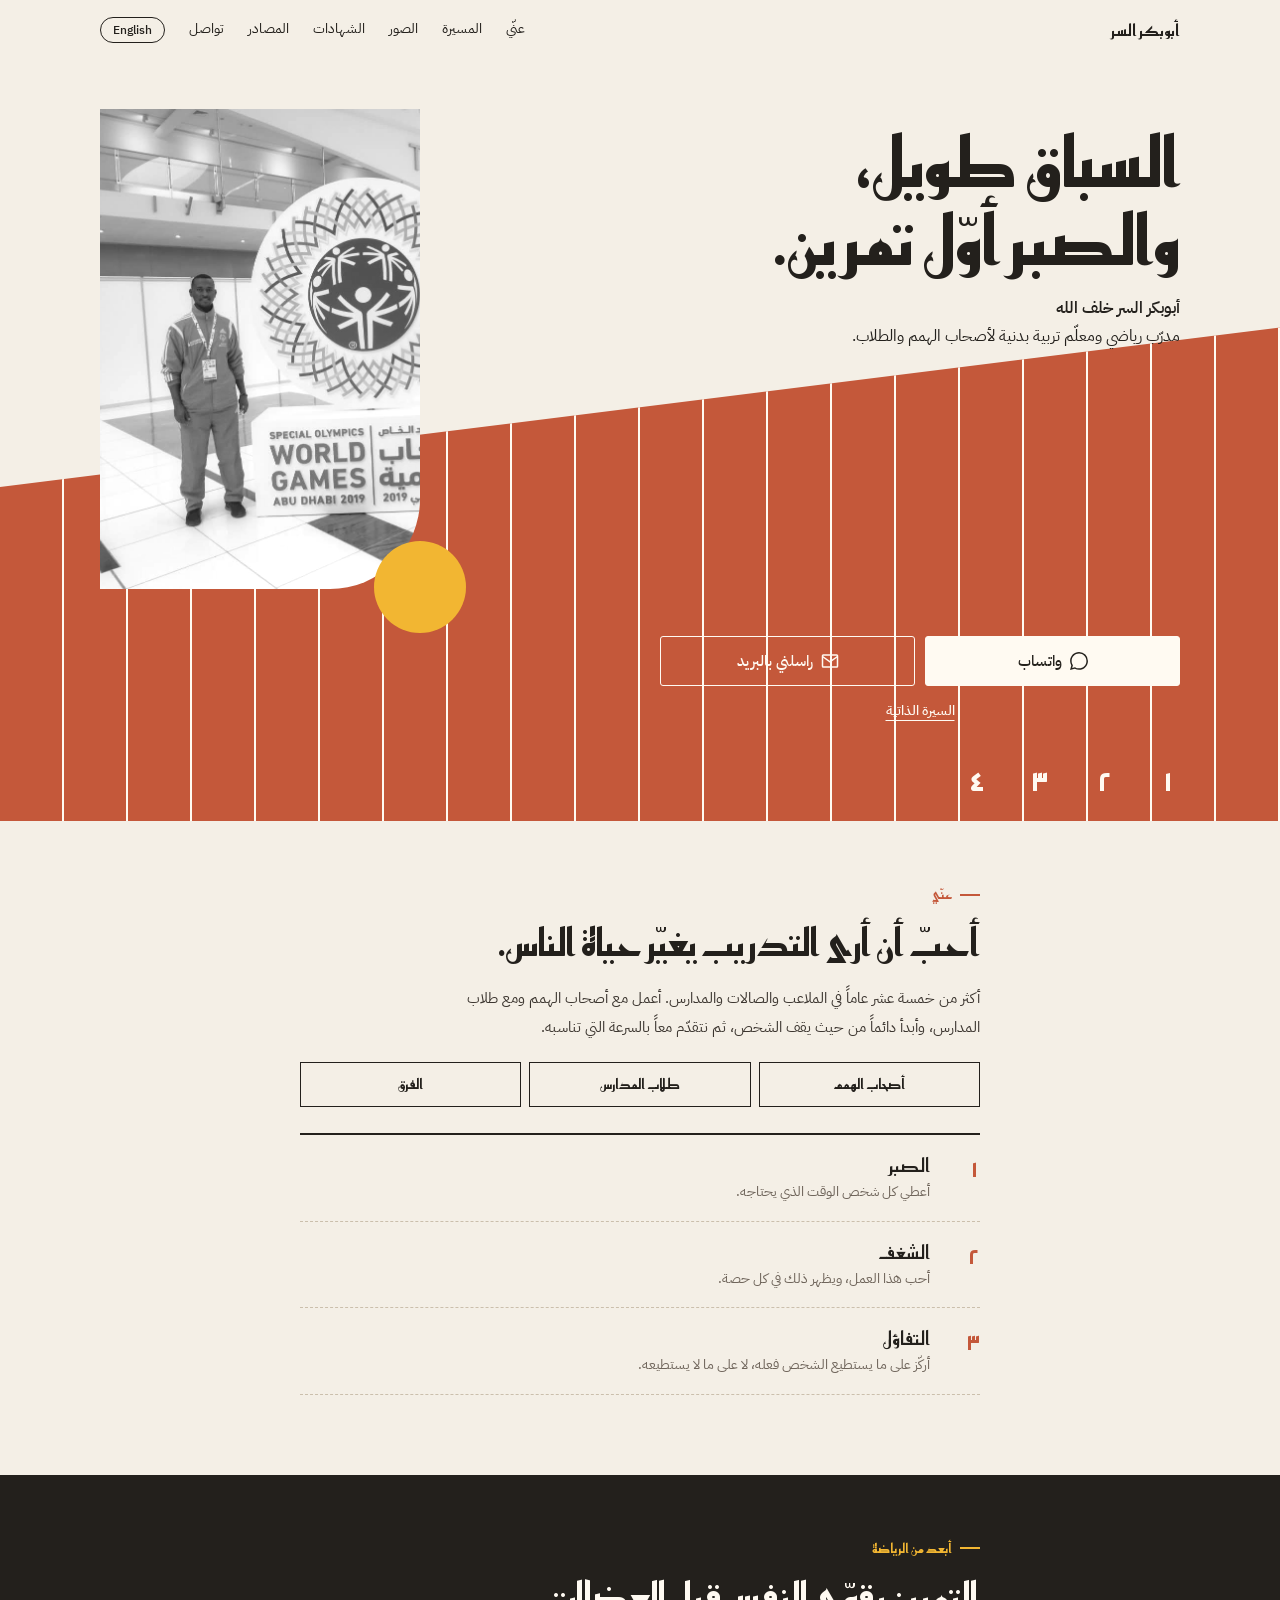
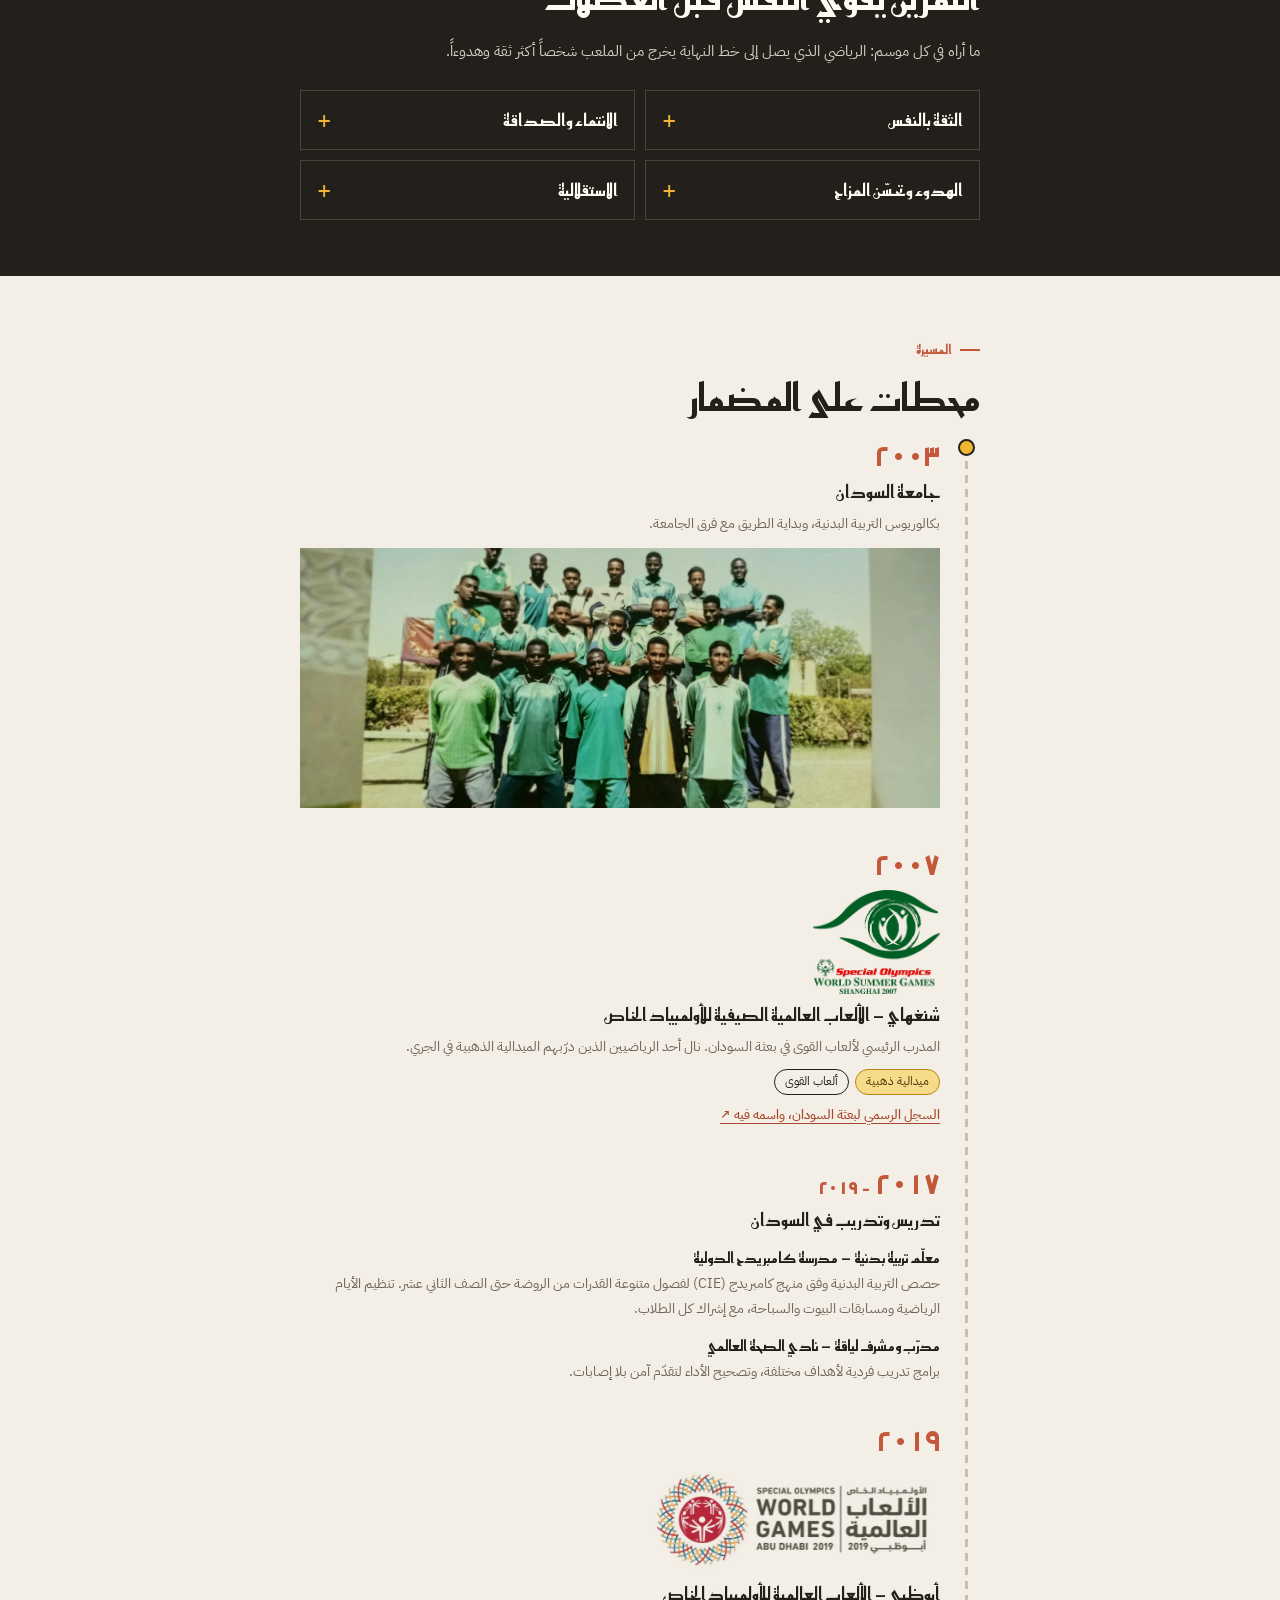
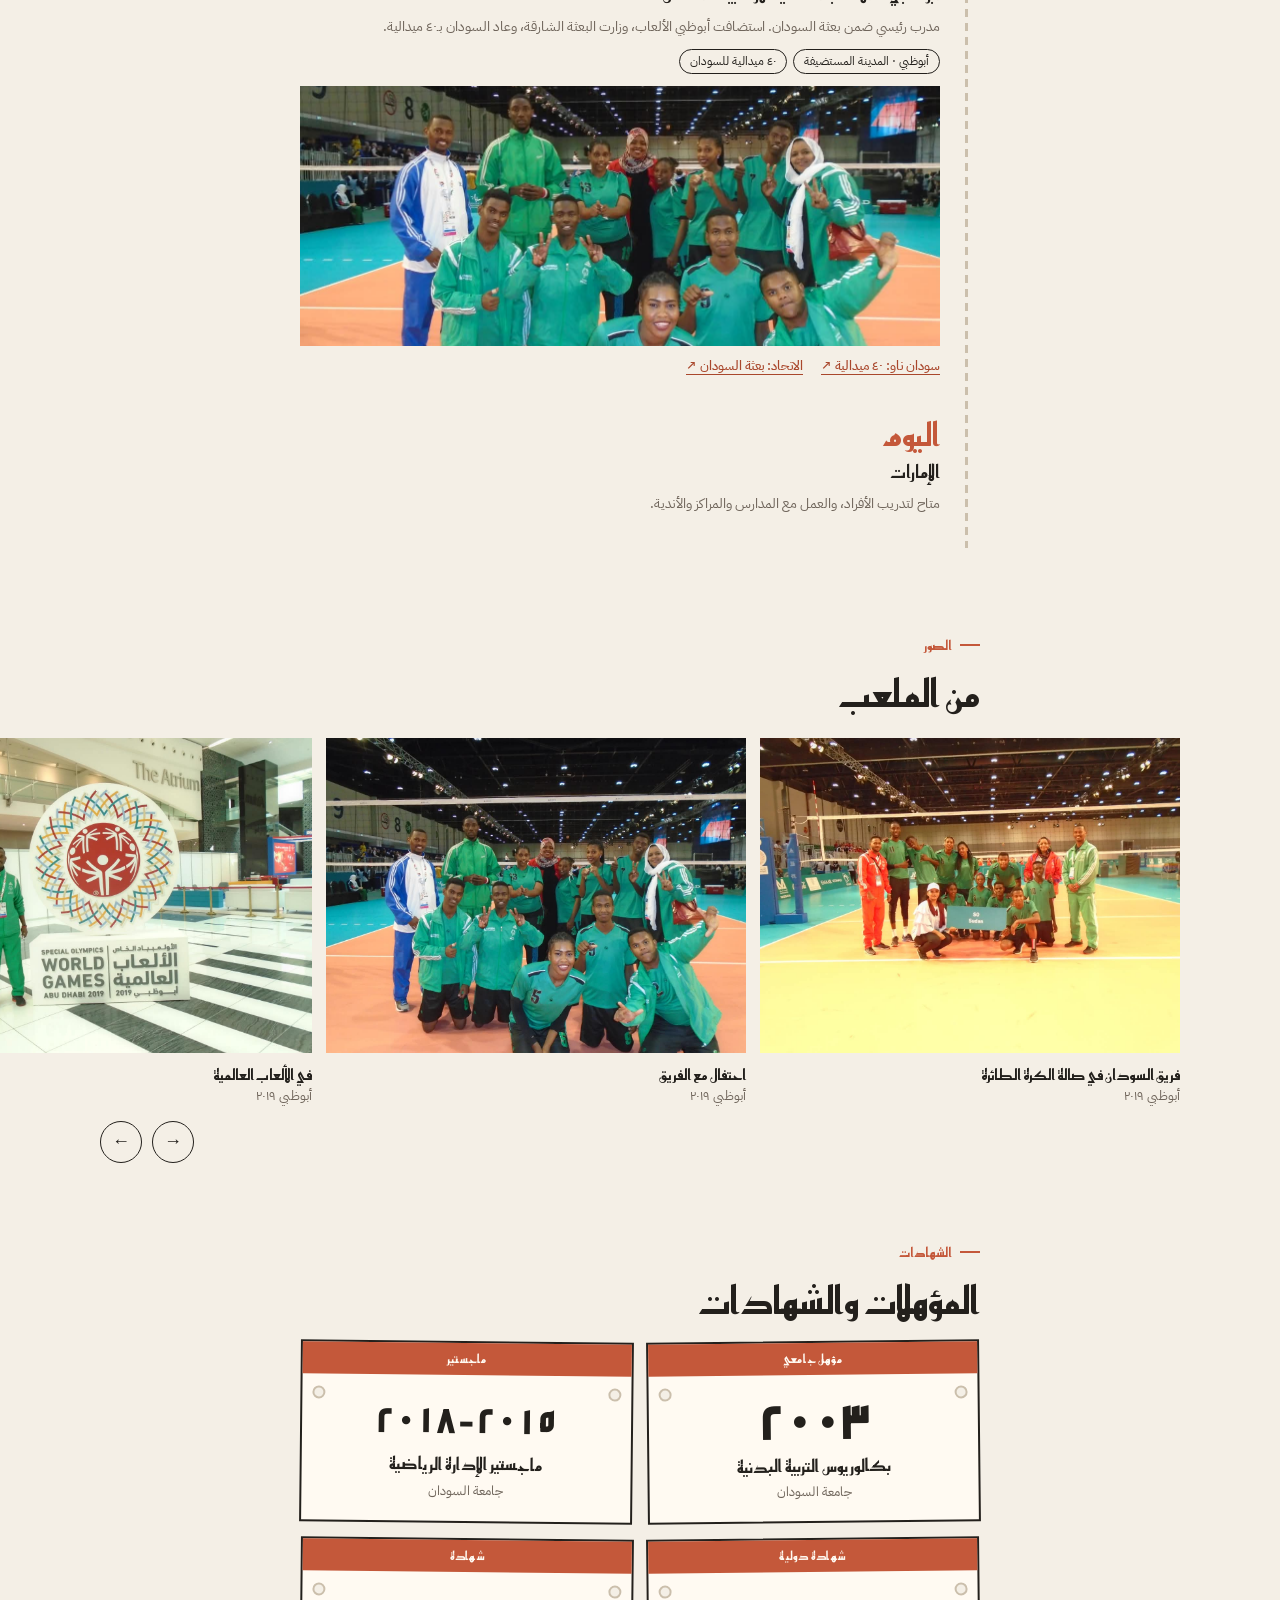
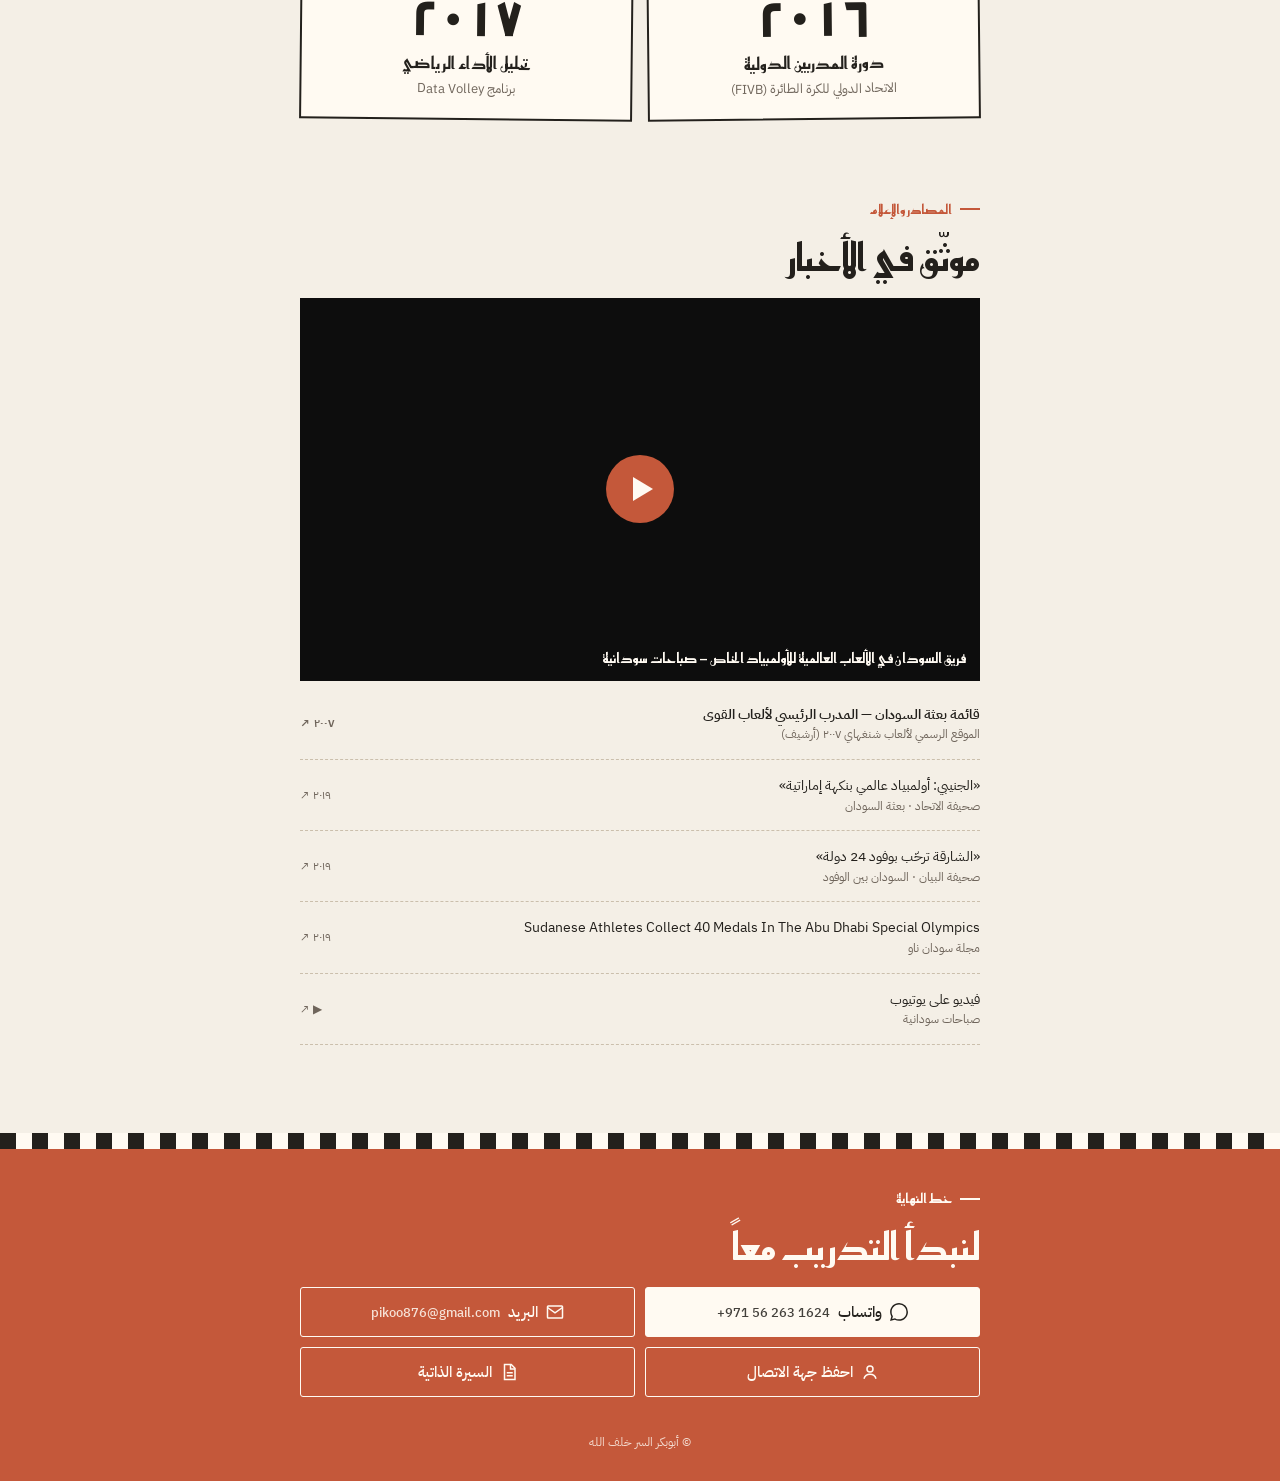
==== commit 3597ddb0: "Correct medal, host city and captions; add master's degree - 2007 Shanghai: the athlete won a gold m" ====
--- a/index.html
+++ b/index.html
@@ -16,8 +16,8 @@
   <link rel="preconnect" href="https://fonts.googleapis.com">
   <link rel="preconnect" href="https://fonts.gstatic.com" crossorigin>
   <link href="https://fonts.googleapis.com/css2?family=Reem+Kufi:wght@400;600;700&family=IBM+Plex+Sans+Arabic:wght@400;500;600&display=swap" rel="stylesheet">
-  <link rel="stylesheet" href="css/site.css?v=6">
-  <script src="js/lang.js?v=6"></script>
+  <link rel="stylesheet" href="css/site.css?v=7">
+  <script src="js/lang.js?v=7"></script>
 </head>
 <body>
 
@@ -170,7 +170,7 @@
         <p><span data-l="ar">بكالوريوس التربية البدنية، وبداية الطريق مع فرق الجامعة.</span>
            <span data-l="en">Bachelor's degree in Physical Education, and the start of the road with the university teams.</span></p>
         <img class="shot" src="img/g/sudan-university.jpg" width="1600" height="702" loading="lazy"
-             alt="فريق جامعة السودان" data-ar-alt="فريق جامعة السودان" data-en-alt="Sudan University team">
+             alt="زملاء الدفعة ٢٧ أخضر — جامعة السودان" data-ar-alt="زملاء الدفعة ٢٧ أخضر — جامعة السودان" data-en-alt="Batch 27 Green classmates — Sudan University">
       </article>
 
       <article class="stop reveal">
@@ -178,10 +178,10 @@
         <img class="logo l07" src="img/logo-2007.png" width="263" height="216" loading="lazy" alt="Special Olympics World Summer Games Shanghai 2007">
         <h3><span data-l="ar">شنغهاي — الألعاب العالمية الصيفية للأولمبياد الخاص</span>
             <span data-l="en">Shanghai — Special Olympics World Summer Games</span></h3>
-        <p><span data-l="ar">المدرب الرئيسي لألعاب القوى في بعثة السودان. نال أحد الرياضيين الذين درّبهم الميدالية الفضية في الجري.</span>
-           <span data-l="en">Head coach for athletics in Sudan's team. One of the athletes he trained won a silver medal in running.</span></p>
+        <p><span data-l="ar">المدرب الرئيسي لألعاب القوى في بعثة السودان. نال أحد الرياضيين الذين درّبهم الميدالية الذهبية في الجري.</span>
+           <span data-l="en">Head coach for athletics in Sudan's team. One of the athletes he trained won a gold medal in running.</span></p>
         <div class="badges">
-          <span class="badge silver"><span data-l="ar">ميدالية فضية</span><span data-l="en">Silver medal</span></span>
+          <span class="badge gold"><span data-l="ar">ميدالية ذهبية</span><span data-l="en">Gold medal</span></span>
           <span class="badge"><span data-l="ar">ألعاب القوى</span><span data-l="en">Athletics</span></span>
         </div>
         <a class="src" href="https://web.archive.org/web/20071215132802/http://www.2007specialolympics.com/webenglish/games/cjfb/G0YCU1TL9JQWDBZ4.html" target="_blank" rel="noopener">
@@ -204,16 +204,16 @@
         <img class="logo l19" src="img/logo-2019.jpg" width="700" height="250" loading="lazy" alt="Special Olympics World Games Abu Dhabi 2019">
         <h3><span data-l="ar">أبوظبي — الألعاب العالمية للأولمبياد الخاص</span>
             <span data-l="en">Abu Dhabi — Special Olympics World Games</span></h3>
-        <p><span data-l="ar">مدرب رئيسي ضمن بعثة السودان. أقامت البعثة في الشارقة ضمن برنامج المدن المستضيفة، وعاد السودان بـ٤٠ ميدالية.</span>
-           <span data-l="en">Principal coach with Sudan's team. The team stayed in Sharjah as part of the Host Town programme, and Sudan came home with 40 medals.</span></p>
+        <p><span data-l="ar">مدرب رئيسي ضمن بعثة السودان. استضافت أبوظبي الألعاب، وزارت البعثة الشارقة، وعاد السودان بـ٤٠ ميدالية.</span>
+           <span data-l="en">Principal coach with Sudan's team. Abu Dhabi hosted the Games, the team visited Sharjah, and Sudan came home with 40 medals.</span></p>
         <div class="badges">
-          <span class="badge"><span data-l="ar">الشارقة · المدينة المستضيفة</span><span data-l="en">Sharjah · Host Town</span></span>
+          <span class="badge"><span data-l="ar">أبوظبي · المدينة المستضيفة</span><span data-l="en">Abu Dhabi · Host city</span></span>
           <span class="badge"><span data-l="ar">٤٠ ميدالية للسودان</span><span data-l="en">40 medals for Sudan</span></span>
         </div>
         <img class="shot" src="img/g/team-celebration.jpg" width="1288" height="966" loading="lazy"
              alt="أبوبكر السر مع فريق السودان، أبوظبي ٢٠١٩" data-ar-alt="أبوبكر السر مع فريق السودان، أبوظبي ٢٠١٩" data-en-alt="Abubakr Al-Sir with Sudan's team, Abu Dhabi 2019">
         <a class="src" href="https://sudanow-magazine.net/page.php?Id=631" target="_blank" rel="noopener"><span data-l="ar">سودان ناو: ٤٠ ميدالية</span><span data-l="en">Sudanow: 40 medals</span></a>
-        <a class="src" href="https://www.aletihad.ae/article/14293/2019/%D8%A7%D9%84%D8%AC%D9%86%D9%8A%D8%A8%D9%8A-%D8%A3%D9%88%D9%84%D9%85%D8%A8%D9%8A%D8%A7%D8%AF-%D8%B9%D8%A7%D9%84%D9%85%D9%8A-%D8%A8%D9%86%D9%83%D9%87%D8%A9-%D8%A5%D9%85%D8%A7%D8%B1%D8%A7%D8%AA%D9%8A%D8%A9" target="_blank" rel="noopener"><span data-l="ar">الاتحاد: البعثة في الشارقة</span><span data-l="en">Aletihad: the team in Sharjah</span></a>
+        <a class="src" href="https://www.aletihad.ae/article/14293/2019/%D8%A7%D9%84%D8%AC%D9%86%D9%8A%D8%A8%D9%8A-%D8%A3%D9%88%D9%84%D9%85%D8%A8%D9%8A%D8%A7%D8%AF-%D8%B9%D8%A7%D9%84%D9%85%D9%8A-%D8%A8%D9%86%D9%83%D9%87%D8%A9-%D8%A5%D9%85%D8%A7%D8%B1%D8%A7%D8%AA%D9%8A%D8%A9" target="_blank" rel="noopener"><span data-l="ar">الاتحاد: بعثة السودان</span><span data-l="en">Aletihad: Sudan's team</span></a>
       </article>
 
       <article class="stop reveal">
@@ -255,15 +255,15 @@
     </figure>
     <figure>
       <button type="button"><img src="img/g/sharjah-arrival.jpg" width="1288" height="966" loading="lazy" alt="الوصول إلى الشارقة" data-ar-alt="الوصول إلى الشارقة" data-en-alt="Arriving in Sharjah"></button>
-      <figcaption><b><span data-l="ar">الوصول إلى الشارقة، المدينة المستضيفة</span><span data-l="en">Arriving in Sharjah, the host city</span></b><span data-l="ar">الشارقة ٢٠١٩</span><span data-l="en">Sharjah 2019</span></figcaption>
+      <figcaption><b><span data-l="ar">الوصول إلى الشارقة</span><span data-l="en">Arriving in Sharjah</span></b><span data-l="ar">الشارقة ٢٠١٩</span><span data-l="en">Sharjah 2019</span></figcaption>
     </figure>
     <figure>
       <button type="button"><img src="img/g/sharjah-morning.jpg" width="1280" height="960" loading="lazy" alt="صباح قبل التدريب" data-ar-alt="صباح قبل التدريب" data-en-alt="A morning before training"></button>
       <figcaption><b><span data-l="ar">صباح قبل التدريب</span><span data-l="en">A morning before training</span></b><span data-l="ar">الشارقة ٢٠١٩</span><span data-l="en">Sharjah 2019</span></figcaption>
     </figure>
     <figure>
-      <button type="button"><img src="img/g/sudan-university.jpg" width="1600" height="702" loading="lazy" alt="فريق جامعة السودان" data-ar-alt="فريق جامعة السودان" data-en-alt="Sudan University team"></button>
-      <figcaption><b><span data-l="ar">فريق جامعة السودان</span><span data-l="en">Sudan University team</span></b><span data-l="ar">السودان</span><span data-l="en">Sudan</span></figcaption>
+      <button type="button"><img src="img/g/sudan-university.jpg" width="1600" height="702" loading="lazy" alt="زملاء الدفعة ٢٧ أخضر — جامعة السودان" data-ar-alt="زملاء الدفعة ٢٧ أخضر — جامعة السودان" data-en-alt="Batch 27 Green classmates — Sudan University"></button>
+      <figcaption><b><span data-l="ar">زملاء الدفعة ٢٧ أخضر</span><span data-l="en">Batch 27 Green classmates</span></b><span data-l="ar">جامعة السودان</span><span data-l="en">Sudan University</span></figcaption>
     </figure>
     <figure>
       <button type="button"><img src="img/g/archive.jpg" width="720" height="540" loading="lazy" alt="من الأرشيف" data-ar-alt="من الأرشيف" data-en-alt="From the archive"></button>
@@ -289,6 +289,12 @@
         <p><span data-l="ar">جامعة السودان</span><span data-l="en">Sudan University</span></p>
       </article>
       <article class="bib reveal">
+        <div class="bib-top"><span data-l="ar">ماجستير</span><span data-l="en">Master's degree</span></div>
+        <div class="no range"><span data-l="ar">٢٠١٥–٢٠١٨</span><span data-l="en">2015–2018</span></div>
+        <h3><span data-l="ar">ماجستير الإدارة الرياضية</span><span data-l="en">Master of Sport Management</span></h3>
+        <p><span data-l="ar">جامعة السودان</span><span data-l="en">Sudan University</span></p>
+      </article>
+      <article class="bib reveal">
         <div class="bib-top"><span data-l="ar">شهادة دولية</span><span data-l="en">International certificate</span></div>
         <div class="no"><span data-l="ar">٢٠١٦</span><span data-l="en">2016</span></div>
         <h3><span data-l="ar">دورة المدربين الدولية</span><span data-l="en">International Coaching Course</span></h3>
@@ -299,12 +305,6 @@
         <div class="no"><span data-l="ar">٢٠١٧</span><span data-l="en">2017</span></div>
         <h3><span data-l="ar">تحليل الأداء الرياضي</span><span data-l="en">Sports performance analysis</span></h3>
         <p><span data-l="ar">برنامج Data Volley</span><span data-l="en">Data Volley software</span></p>
-      </article>
-      <article class="bib reveal">
-        <div class="bib-top"><span data-l="ar">شهادة</span><span data-l="en">Certificate</span></div>
-        <div class="no"><span data-l="ar">٢٠١٨</span><span data-l="en">2018</span></div>
-        <h3><span data-l="ar">الإدارة الرياضية</span><span data-l="en">Sport Management</span></h3>
-        <p><span data-l="ar">إدارة الفرق والفعاليات الرياضية</span><span data-l="en">Managing teams and sports events</span></p>
       </article>
     </div>
   </div>
@@ -326,7 +326,7 @@
         <span class="meta"><span data-l="ar">٢٠٠٧ ↗</span><span data-l="en">2007 ↗</span></span></a>
       <a href="https://www.aletihad.ae/article/14293/2019/%D8%A7%D9%84%D8%AC%D9%86%D9%8A%D8%A8%D9%8A-%D8%A3%D9%88%D9%84%D9%85%D8%A8%D9%8A%D8%A7%D8%AF-%D8%B9%D8%A7%D9%84%D9%85%D9%8A-%D8%A8%D9%86%D9%83%D9%87%D8%A9-%D8%A5%D9%85%D8%A7%D8%B1%D8%A7%D8%AA%D9%8A%D8%A9" target="_blank" rel="noopener">
         <span>«الجنيبي: أولمبياد عالمي بنكهة إماراتية»
-          <span class="src-name"><span data-l="ar">صحيفة الاتحاد · بعثة السودان في الشارقة</span><span data-l="en">Aletihad (Arabic) · Sudan's team in Sharjah</span></span></span>
+          <span class="src-name"><span data-l="ar">صحيفة الاتحاد · بعثة السودان</span><span data-l="en">Aletihad (Arabic) · Sudan's team</span></span></span>
         <span class="meta"><span data-l="ar">٢٠١٩ ↗</span><span data-l="en">2019 ↗</span></span></a>
       <a href="https://www.albayan.ae/sports/all-games/2019-03-09-1.3507246" target="_blank" rel="noopener">
         <span>«الشارقة ترحّب بوفود 24 دولة»
@@ -385,6 +385,6 @@
   </div>
 </div>
 
-<script src="js/site.js?v=6"></script>
+<script src="js/site.js?v=7"></script>
 </body>
 </html>
--- a/css/site.css
+++ b/css/site.css
@@ -130,7 +130,7 @@
 .logo.l19 { width: 100%; max-width: 300px; }
 .badges { display: flex; flex-wrap: wrap; gap: 6px; margin-top: 10px; }
 .badge { font-size: 12px; border: 1.5px solid var(--ink); padding: 2px 10px; border-radius: 99px; }
-.badge.silver { background: #dedede; border-color: #8d8d8d; }
+.badge.gold { background: #f6dc8a; border-color: #b8870f; color: #4a3505; }
 .src { display: inline-block; font-size: 13px; margin-top: 10px; margin-inline-end: 14px; color: var(--red-deep); font-weight: 500; text-underline-offset: 4px; }
 .src::after { content: " ↗"; }
 .shot { width: 100%; max-height: 260px; object-fit: cover; margin-top: 12px; }
@@ -200,3 +200,4 @@
 .bib:nth-child(even) { transform: rotate(.6deg); }
 .bib:nth-child(odd) { transform: rotate(-.6deg); }
 .bib.reveal:not(.in) { transform: translateY(18px); }
+.bib .no.range { font-size: 40px; line-height: 1.5; }
